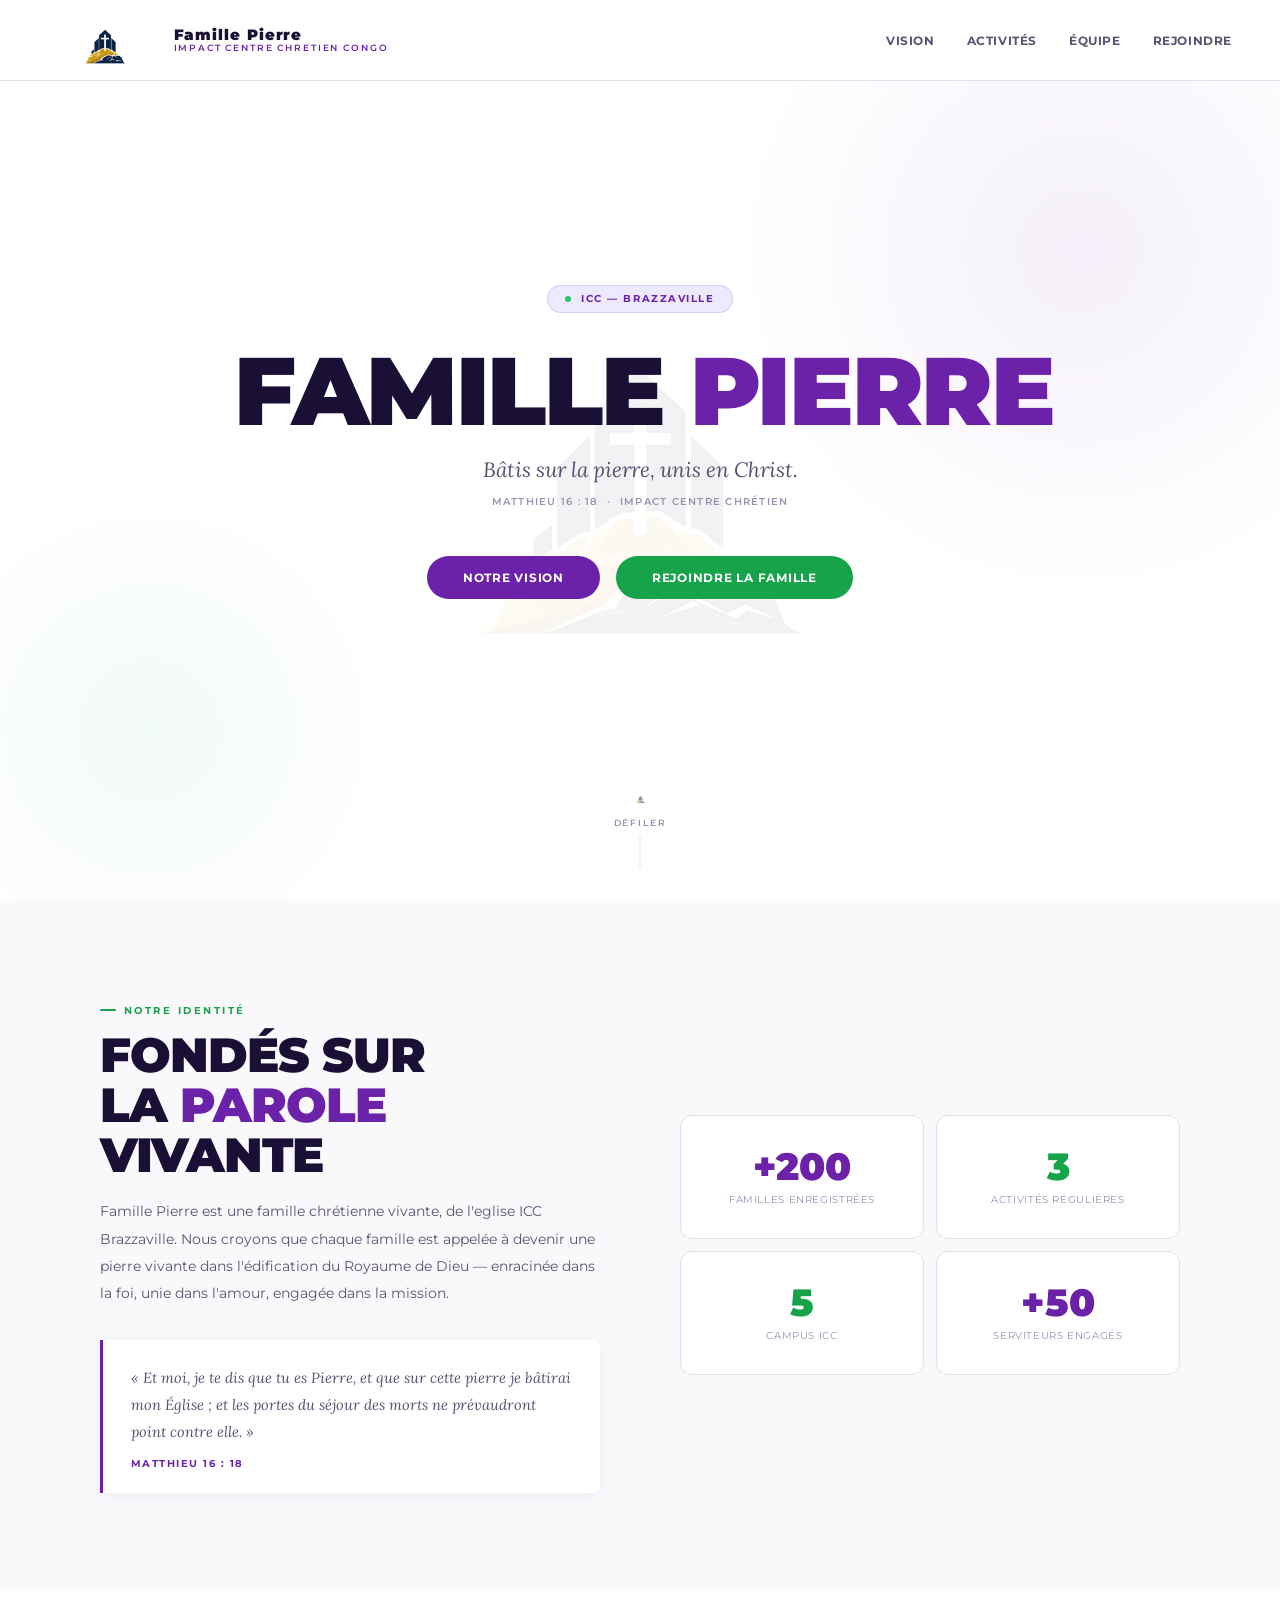
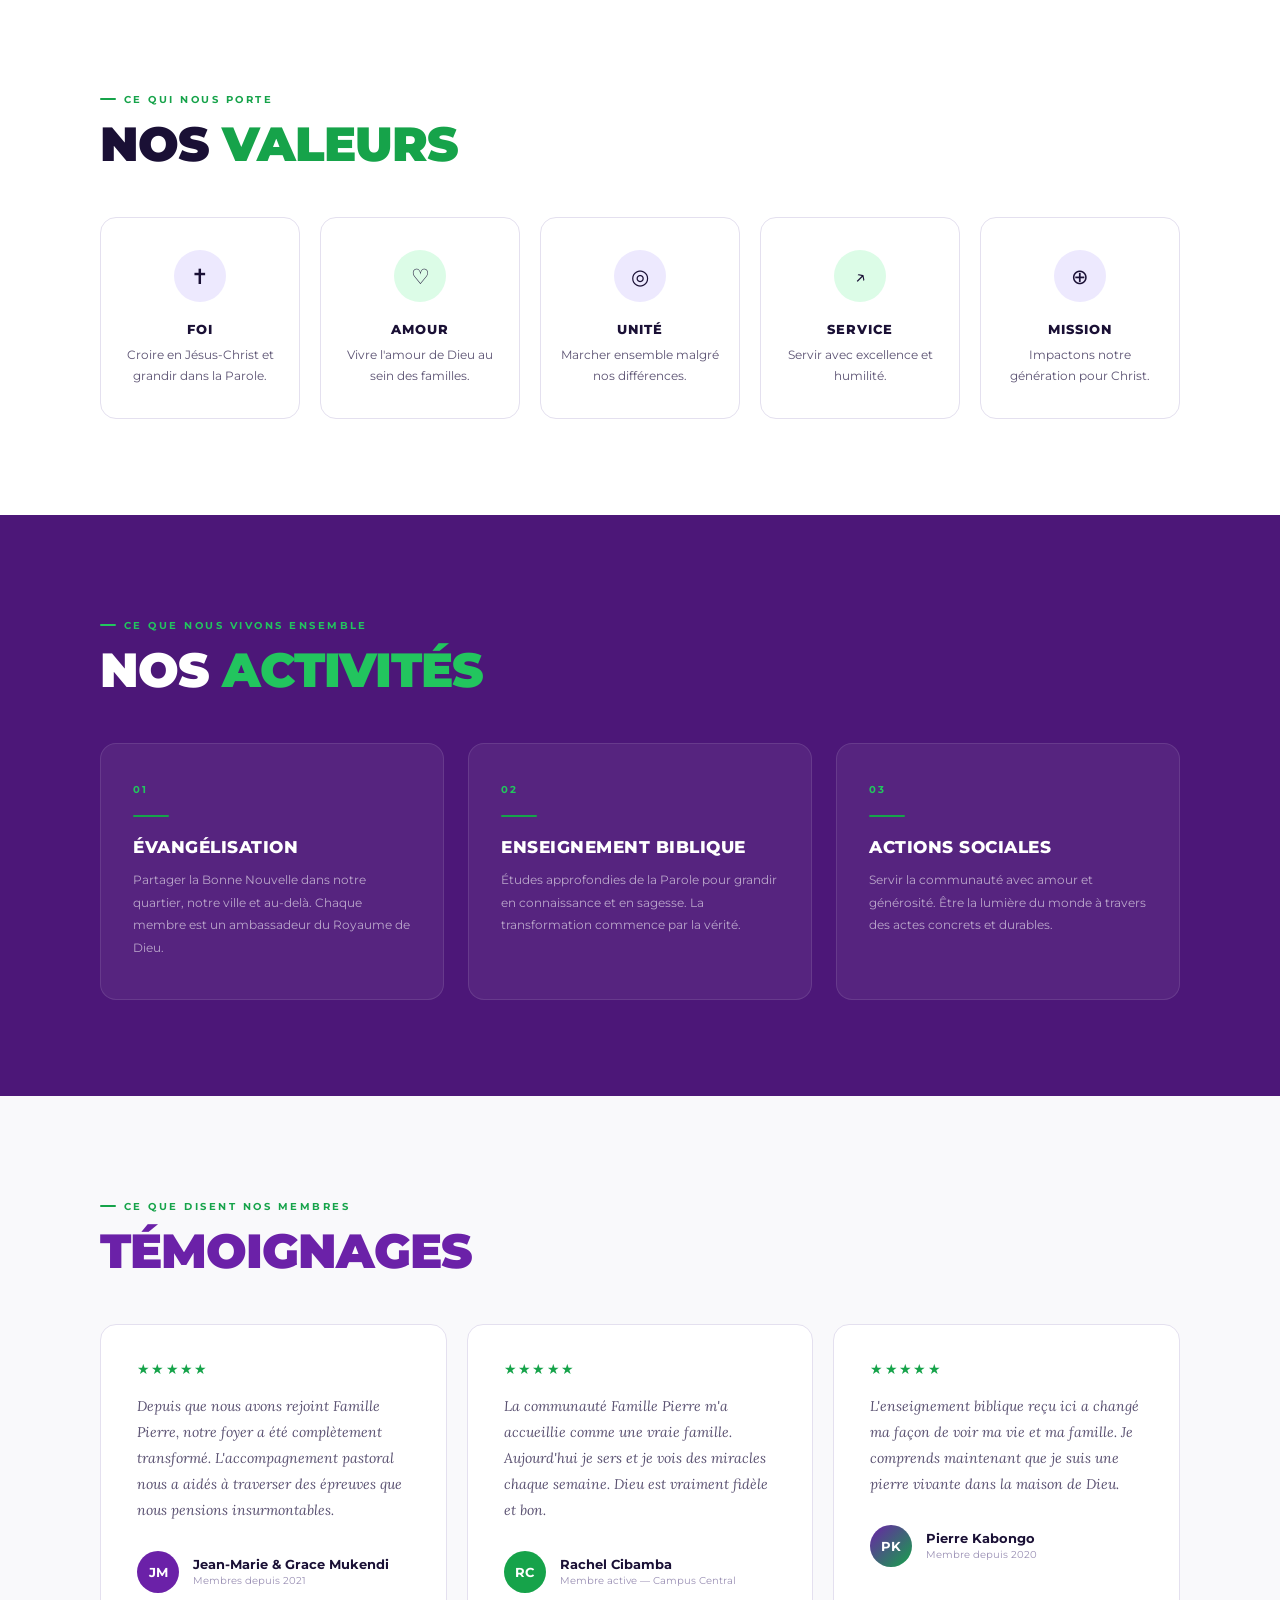
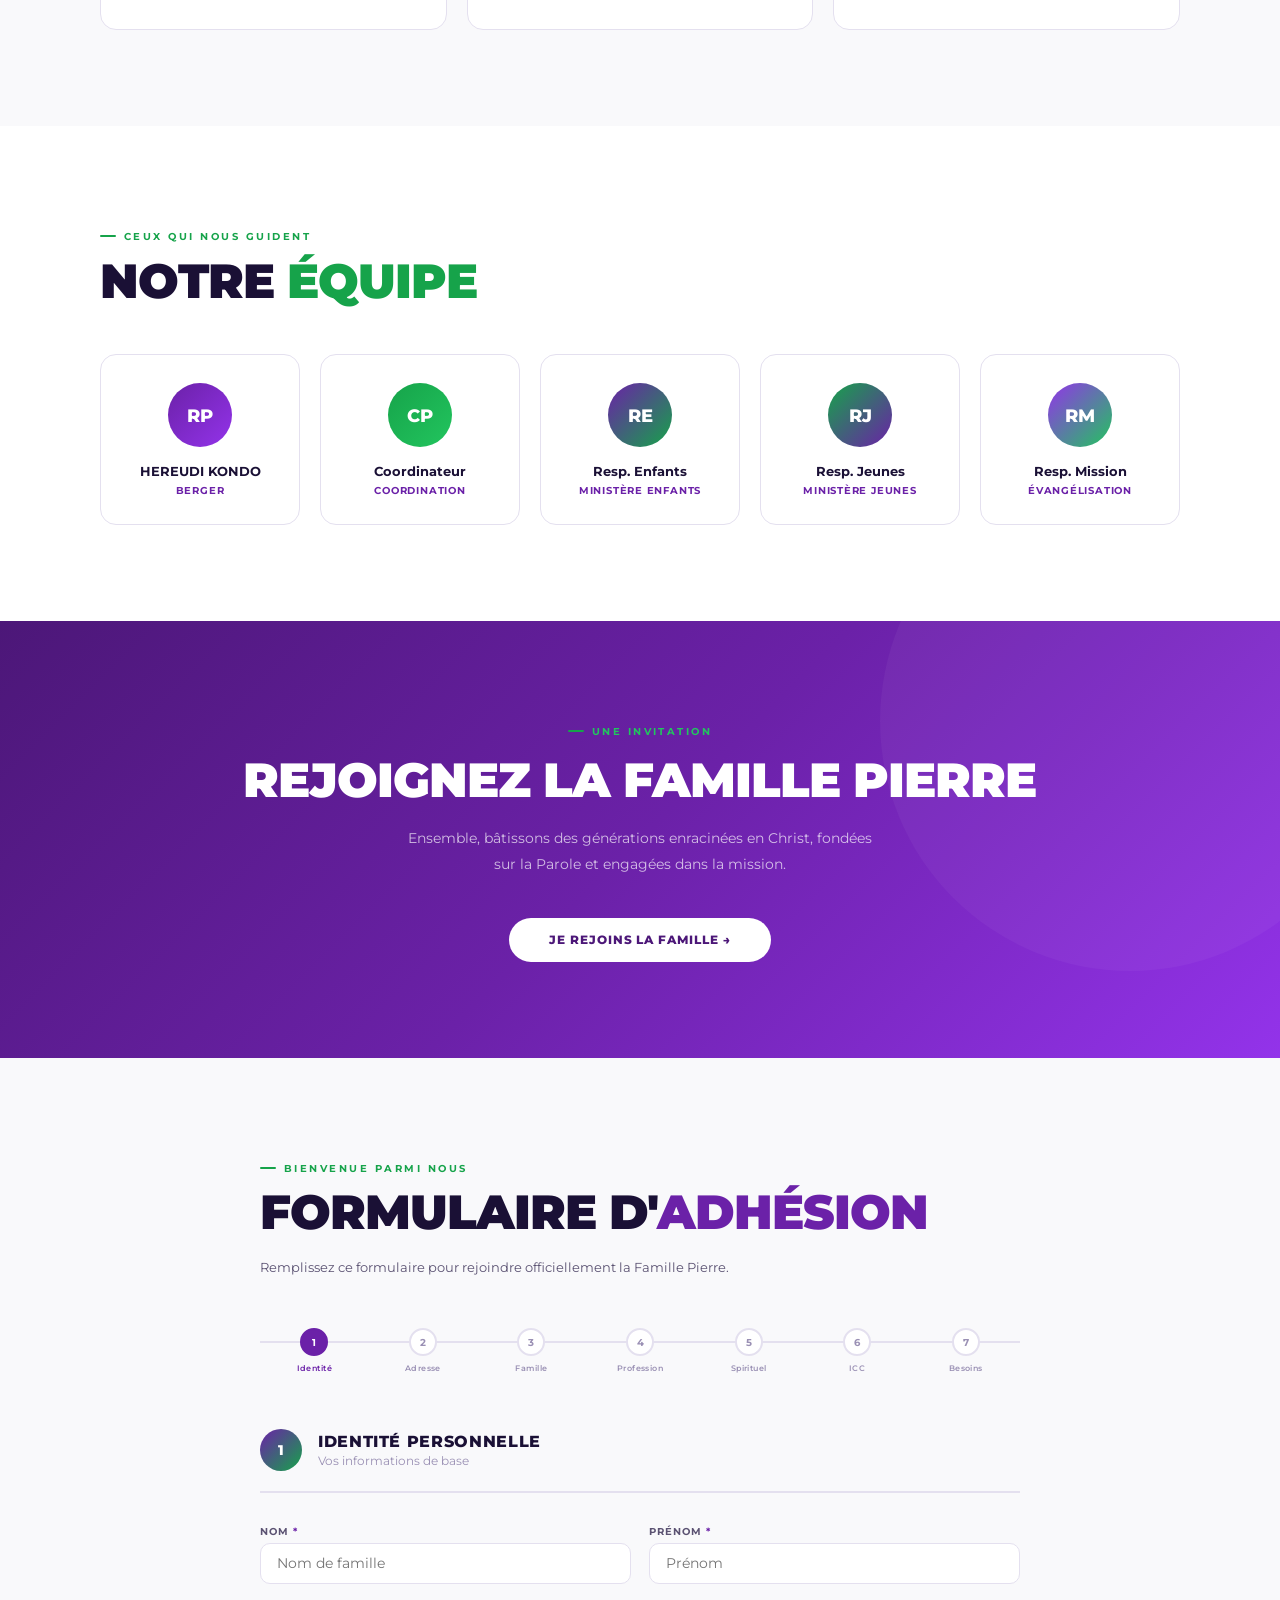
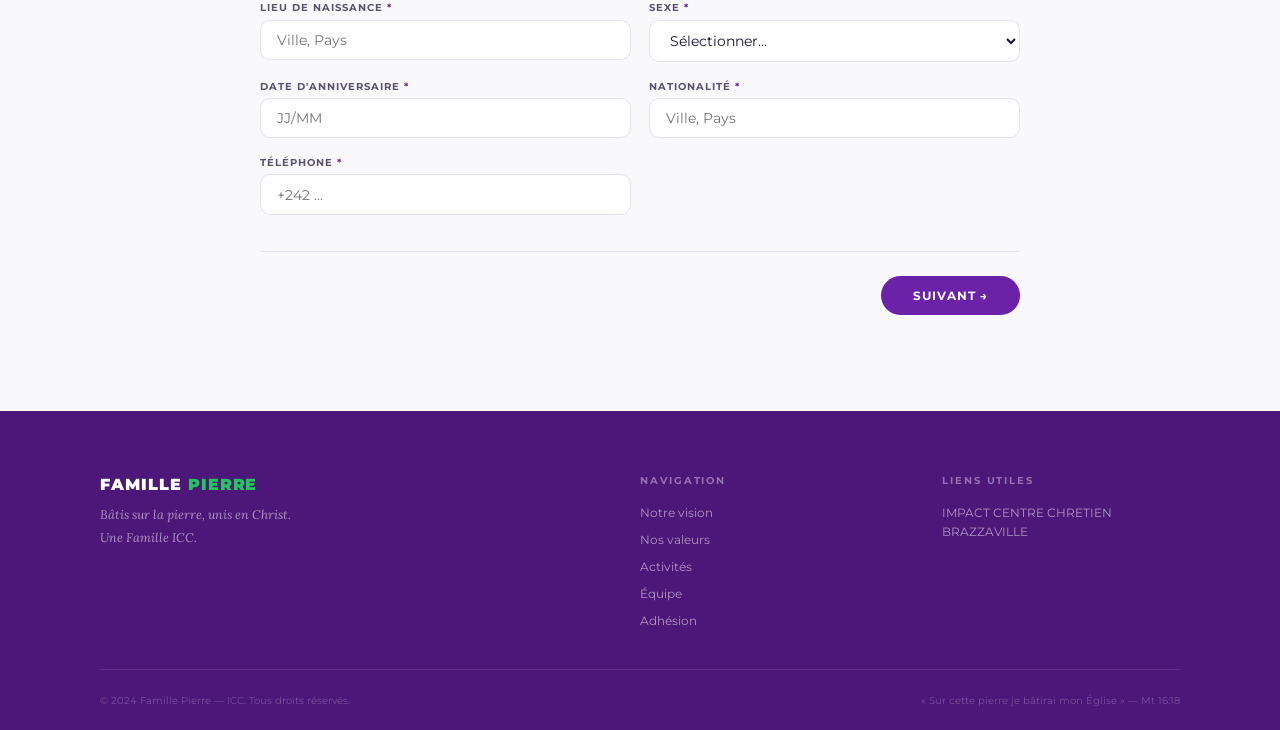
==== index.html @ 60e27fb5 "Description de la modification 1" ====
<!DOCTYPE html>
<html lang="fr">
<head>
<meta charset="UTF-8">
<meta name="viewport" content="width=device-width, initial-scale=1.0">
<title>Famille Pierre – Bâtis sur la pierre, unis en Christ</title>
<link href="https://fonts.googleapis.com/css2?family=Montserrat:wght@400;500;600;700;800;900&family=Lora:ital,wght@0,400;1,400&display=swap" rel="stylesheet">
<link rel="stylesheet" href="style.css">
</head>
<body>

<!-- ── NAV ── -->
<nav id="nav">
  <div class="nav-brand">
    <img src="images/logo.png" alt="Logo Famille Pierre" class="nav-logo-icon">
    <div class="nav-brand-text">
      <strong>Famille Pierre</strong>
      <span>IMPACT CENTRE CHRETIEN CONGO</span>
    </div>
  </div>
  <div class="nav-links">
    <a href="#vision">Vision</a>
    <a href="#activites">Activités</a>
    <a href="#equipe">Équipe</a>
    <a href="#adhesion">Rejoindre</a>
  </div>
</nav>

<!-- ── HERO ── -->
<section class="hero" id="accueil">
  <!-- Image de fond : église bâtie sur la pierre -->
  <div class="hero-bg-image">
    <img src="images/logo.png" alt="">
  </div>

  <div class="hero-body">
    <div class="hero-badge">ICC — Brazzaville </div>
    <h1 class="hero-title">
      FAMILLE <span class="vio">PIERRE</span>
    </h1>
    <p class="hero-sub">Bâtis sur la pierre, unis en Christ.</p>
    <p class="hero-verse">Matthieu 16 : 18 &nbsp;·&nbsp; Impact Centre Chrétien</p>
    <div class="hero-btns">
      <a href="#vision" class="btn-vio">Notre vision</a>
      <a href="#adhesion" class="btn-vert">Rejoindre la famille</a>
    </div>
  </div>

  <div class="hero-scroll">
    <img src="images/logo.png" alt="" class="hero-scroll-icon">
    <span>Défiler</span>
  </div>
</section>
<!-- ── VISION ── -->
<section class="vision" id="vision">
  <div class="inner vision-grid">
    <div>
      <div class="s-tag">Notre identité</div>
      <h2 class="ttl">Fondés sur<br>la <span class="vio">Parole</span> vivante</h2>
      <p class="lead">Famille Pierre est une famille chrétienne vivante, de l'eglise ICC Brazzaville. Nous croyons que chaque famille est appelée à devenir une pierre vivante dans l'édification du Royaume de Dieu — enracinée dans la foi, unie dans l'amour, engagée dans la mission.</p>
      <div class="vision-quote">
        <p>« Et moi, je te dis que tu es Pierre, et que sur cette pierre je bâtirai mon Église ; et les portes du séjour des morts ne prévaudront point contre elle. »</p>
        <cite>Matthieu 16 : 18</cite>
      </div>
    </div>
    <div class="vision-nums">
      <div class="vnum"><strong>+200</strong><span>Familles enregistrées</span></div>
      <div class="vnum g"><strong>3</strong><span>Activités régulières</span></div>
      <div class="vnum g"><strong>5</strong><span>Campus ICC</span></div>
      <div class="vnum"><strong>+50</strong><span>Serviteurs engagés</span></div>
    </div>
  </div>
</section>

<!-- ── VALEURS ── -->
<section class="valeurs" id="valeurs">
  <div class="inner">
    <div class="s-tag">Ce qui nous porte</div>
    <h2 class="ttl">Nos <span class="vrt">valeurs</span></h2>
    <div class="val-grid">
      <div class="val-card">
        <div class="val-icon vi-vio">✝</div>
        <h3>Foi</h3>
        <p>Croire en Jésus-Christ et grandir dans la Parole.</p>
      </div>
      <div class="val-card">
        <div class="val-icon vi-vrt">♡</div>
        <h3>Amour</h3>
        <p>Vivre l'amour de Dieu au sein des familles.</p>
      </div>
      <div class="val-card">
        <div class="val-icon vi-vio">◎</div>
        <h3>Unité</h3>
        <p>Marcher ensemble malgré nos différences.</p>
      </div>
      <div class="val-card">
        <div class="val-icon vi-vrt">↗</div>
        <h3>Service</h3>
        <p>Servir avec excellence et humilité.</p>
      </div>
      <div class="val-card">
        <div class="val-icon vi-vio">⊕</div>
        <h3>Mission</h3>
        <p>Impactons notre génération pour Christ.</p>
      </div>
    </div>
  </div>
</section>

<!-- ── ACTIVITÉS ── -->
<section class="activites" id="activites">
  <div class="inner">
    <div class="s-tag">Ce que nous vivons ensemble</div>
    <h2 class="ttl" style="color:var(--blanc);">Nos <span style="color:var(--vert-l);">activités</span></h2>
    <div class="act-grid">
      <div class="act-card">
        <div class="act-num">01</div>
        <div class="act-line"></div>
        <h3>Évangélisation</h3>
        <p>Partager la Bonne Nouvelle dans notre quartier, notre ville et au-delà. Chaque membre est un ambassadeur du Royaume de Dieu.</p>
      </div>
      <div class="act-card">
        <div class="act-num">02</div>
        <div class="act-line"></div>
        <h3>Enseignement biblique</h3>
        <p>Études approfondies de la Parole pour grandir en connaissance et en sagesse. La transformation commence par la vérité.</p>
      </div>
      <div class="act-card">
        <div class="act-num">03</div>
        <div class="act-line"></div>
        <h3>Actions sociales</h3>
        <p>Servir la communauté avec amour et générosité. Être la lumière du monde à travers des actes concrets et durables.</p>
      </div>
    </div>
  </div>
</section>

<!-- ── TÉMOIGNAGES ── -->
<section class="temoignages" id="temoignages">
  <div class="inner">
    <div class="s-tag">Ce que disent nos membres</div>
    <h2 class="ttl"><span class="vio">Témoignages</span></h2>
    <div class="temo-grid">
      <div class="temo-card">
        <div class="temo-stars">★★★★★</div>
        <p class="temo-txt">Depuis que nous avons rejoint Famille Pierre, notre foyer a été complètement transformé. L'accompagnement pastoral nous a aidés à traverser des épreuves que nous pensions insurmontables.</p>
        <div class="temo-author">
          <div class="temo-av av-vio">JM</div>
          <div><div class="temo-name">Jean-Marie & Grace Mukendi</div><div class="temo-role">Membres depuis 2021</div></div>
        </div>
      </div>
      <div class="temo-card">
        <div class="temo-stars">★★★★★</div>
        <p class="temo-txt">La communauté Famille Pierre m'a accueillie comme une vraie famille. Aujourd'hui je sers et je vois des miracles chaque semaine. Dieu est vraiment fidèle et bon.</p>
        <div class="temo-author">
          <div class="temo-av av-vrt">RC</div>
          <div><div class="temo-name">Rachel Cibamba</div><div class="temo-role">Membre active — Campus Central</div></div>
        </div>
      </div>
      <div class="temo-card">
        <div class="temo-stars">★★★★★</div>
        <p class="temo-txt">L'enseignement biblique reçu ici a changé ma façon de voir ma vie et ma famille. Je comprends maintenant que je suis une pierre vivante dans la maison de Dieu.</p>
        <div class="temo-author">
          <div class="temo-av av-mix">PK</div>
          <div><div class="temo-name">Pierre Kabongo</div><div class="temo-role">Membre depuis 2020</div></div>
        </div>
      </div>
    </div>
  </div>
</section>

<!-- ── ÉQUIPE ── -->
<section class="equipe" id="equipe">
  <div class="inner">
    <div class="s-tag">Ceux qui nous guident</div>
    <h2 class="ttl">Notre <span class="vrt">équipe</span></h2>
    <div class="eq-grid">
      <div class="eq-card"><div class="eq-av" style="background:linear-gradient(135deg,var(--violet),var(--violet-l));">RP</div><div class="eq-name">HEREUDI KONDO</div><div class="eq-role">BERGER</div></div>
      <div class="eq-card"><div class="eq-av" style="background:linear-gradient(135deg,var(--vert),var(--vert-l));">CP</div><div class="eq-name">Coordinateur</div><div class="eq-role">Coordination</div></div>
      <div class="eq-card"><div class="eq-av" style="background:linear-gradient(135deg,var(--violet),var(--vert));">RE</div><div class="eq-name">Resp. Enfants</div><div class="eq-role">Ministère Enfants</div></div>
      <div class="eq-card"><div class="eq-av" style="background:linear-gradient(135deg,var(--vert),var(--violet));">RJ</div><div class="eq-name">Resp. Jeunes</div><div class="eq-role">Ministère Jeunes</div></div>
      <div class="eq-card"><div class="eq-av" style="background:linear-gradient(135deg,var(--violet-l),var(--vert-l));">RM</div><div class="eq-name">Resp. Mission</div><div class="eq-role">Évangélisation</div></div>
    </div>
  </div>
</section>

<!-- ── CTA ── -->
<section class="cta-section">
  <div class="inner" style="position:relative;z-index:2;">
    <div class="s-tag" style="color:var(--vert-l);justify-content:center;">Une invitation</div>
    <h2>Rejoignez la Famille Pierre</h2>
    <p>Ensemble, bâtissons des générations enracinées en Christ, fondées sur la Parole et engagées dans la mission.</p>
    <a href="#adhesion" class="btn-blanc">Je rejoins la famille →</a>
  </div>
</section>

<!-- ══════════════════════════════════
     FORMULAIRE D'ADHÉSION
══════════════════════════════════ -->
<section class="adhesion" id="adhesion">
  <div class="form-wrap">
    <div style="margin-bottom:3rem;">
      <div class="s-tag">Bienvenue parmi nous</div>
      <h2 class="ttl">Formulaire d'<span class="vio">adhésion</span></h2>
      <p style="color:var(--texte-m);font-size:.82rem;line-height:1.85;margin-top:.75rem;max-width:500px;">
        Remplissez ce formulaire pour rejoindre officiellement la Famille Pierre.
      </p>
    </div>

    <div class="prog-bar" id="progBar">
      <div class="prog-track" id="progTrack" style="width:0%;"></div>
      <div class="prog-step active" onclick="gotoStep(1)"><div class="prog-dot">1</div><div class="prog-lbl">Identité</div></div>
      <div class="prog-step" onclick="gotoStep(2)"><div class="prog-dot">2</div><div class="prog-lbl">Adresse</div></div>
      <div class="prog-step" onclick="gotoStep(3)"><div class="prog-dot">3</div><div class="prog-lbl">Famille</div></div>
      <div class="prog-step" onclick="gotoStep(4)"><div class="prog-dot">4</div><div class="prog-lbl">Profession</div></div>
      <div class="prog-step" onclick="gotoStep(5)"><div class="prog-dot">5</div><div class="prog-lbl">Spirituel</div></div>
      <div class="prog-step" onclick="gotoStep(6)"><div class="prog-dot">6</div><div class="prog-lbl">ICC</div></div>
      <div class="prog-step" onclick="gotoStep(7)"><div class="prog-dot">7</div><div class="prog-lbl">Besoins</div></div>
    </div>

    <!-- ÉTAPE 1 -->
    <div class="f-step active" id="fs-1">
      <div class="step-hd"><div class="step-badge">1</div><div><h3>Identité personnelle</h3><p>Vos informations de base</p></div></div>
      <div class="fgap-row"><div class="fg"><label>Nom <span class="req">*</span></label><input type="text" id="f_nom" placeholder="Nom de famille">
      </div>
      <div class="fg"><label>Prénom <span class="req">*</span></label><input type="text" id="f_postnom" placeholder="Prénom"></div></div>
      <div class="fgap-row">
        <div class="fg"><label>Lieu de naissance <span class="req">*</span></label><input type="text" id="f_prenom" placeholder="Ville, Pays">
        </div>
        <div class="fg"><label>Sexe <span class="req">*</span></label><select id="f_sexe"><option value="">Sélectionner...</option><option>Masculin</option><option>Féminin</option></select></div>
      </div>
      <div class="fgap-row">
        <div class="fg">
    <label>Date d'anniversaire <span class="req">*</span></label>
    <input
        type="text"
        id="f_dob"
        name="anniversaire"
        placeholder="JJ/MM"
        pattern="^(0[1-9]|[12][0-9]|3[01])\/(0[1-9]|1[0-2])$">
</div>
      
      <div class="fg"><label>Nationalité <span class="req">*</span></label><input type="text" id="f_lieu_nais" placeholder="Ville, Pays"></div>
    </div>
      <div class="fgap-row">
<div class="fg"><label>Téléphone <span class="req">*</span></label><input type="tel" id="f_tel" placeholder="+242 ..."></div></div>
      <div class="form-nav"><span></span><button class="btn-form-next" onclick="nextStep(1)">Suivant →</button></div>
    </div>

    <!-- ÉTAPE 2 -->
    <div class="f-step" id="fs-2">
      <div class="step-hd"><div class="step-badge">2</div><div><h3>Adresse</h3><p>Votre lieu de résidence</p></div></div>
      <div class="fgap-row"><div class="fg"><label>Pays <span class="req">*</span></label><select id="f_pays"><option value="">Sélectionner...</option><option>Congo Brazzaville</option><option>RDC</option><option>Angola</option><option>Autre</option></select></div>
      <div class="fg"><label>Ville <span class="req">*</span></label><input type="text" id="f_ville" placeholder="Ex : Brazzaville"></div></div>
      <div class="fgap-row"><div class="fg"><label>Commune</label><input type="text" id="f_commune" placeholder="Ex : Bacongo"></div>
      <div class="fg"><label>Quartier</label><input type="text" id="f_quartier" placeholder="Ex : Moukoundzi-Ngouaka"></div></div>
      <div class="fg" style="margin-bottom:1.1rem;"><label>Adresse complète</label><input type="text" id="f_adresse" placeholder="Numéro, avenue, références..."></div>
      <div class="form-nav"><button class="btn-form-prev" onclick="prevStep(2)">← Retour</button><button class="btn-form-next" onclick="nextStep(2)">Suivant →</button></div>
    </div>

    <!-- ÉTAPE 3 -->
    <div class="f-step" id="fs-3">
      <div class="step-hd"><div class="step-badge">3</div><div><h3>Situation familiale</h3><p>Votre foyer</p></div></div>
      <div class="fg" style="margin-bottom:1.1rem;">
        <label>Situation matrimoniale <span class="req">*</span></label>
        <div class="cb-group">
          <label class="cb-item"><input type="radio" name="matr" value="Célibataire"><span>Célibataire</span></label>
          <label class="cb-item"><input type="radio" name="matr" value="Fiancé(e)"><span>Fiancé(e)</span></label>
          <label class="cb-item"><input type="radio" name="matr" value="Marié(e)"><span>Marié(e)</span></label>
          <label class="cb-item"><input type="radio" name="matr" value="Veuf(ve)"><span>Veuf(ve)</span></label>
          <label class="cb-item"><input type="radio" name="matr" value="Divorcé(e)"><span>Divorcé(e)</span></label>
        </div>
      </div>
      <div class="form-nav"><button class="btn-form-prev" onclick="prevStep(3)">← Retour</button><button class="btn-form-next" onclick="nextStep(3)">Suivant →</button></div>
    </div>

    <!-- ÉTAPE 4 -->
    <div class="f-step" id="fs-4">
      <div class="step-hd"><div class="step-badge">4</div><div><h3>Situation professionnelle</h3><p>Votre vie professionnelle</p></div></div>
      <div class="fgap-row"><div class="fg"><label>Profession</label><input type="text" id="f_prof" placeholder="Ex : Médecin, Enseignant..."></div>
      </div>
      <div class="fg" style="margin-bottom:1.1rem;"><label>Statut professionnel</label>
        <div class="cb-group">
          <label class="cb-item"><input type="radio" name="statut_pro" value="Employé(e)"><span>Employé(e)</span></label>
          <label class="cb-item"><input type="radio" name="statut_pro" value="Entrepreneur"><span>Entrepreneur</span></label>
          <label class="cb-item"><input type="radio" name="statut_pro" value="Étudiant(e)"><span>Étudiant(e)</span></label>
          <label class="cb-item"><input type="radio" name="statut_pro" value="Sans emploi"><span>Sans emploi</span></label>
          <label class="cb-item"><input type="radio" name="statut_pro" value="Retraité(e)"><span>Retraité(e)</span></label>
        </div>
      </div>
      <div class="form-nav"><button class="btn-form-prev" onclick="prevStep(4)">← Retour</button><button class="btn-form-next" onclick="nextStep(4)">Suivant →</button></div>
    </div>

    <!-- ÉTAPE 5 -->
    <div class="f-step" id="fs-5">
      <div class="step-hd"><div class="step-badge">5</div><div><h3>Parcours spirituel</h3><p>Votre cheminement avec Dieu</p></div></div>
      <div class="fgap-row">
        <div class="fg"><label>Êtes-vous né(e) de nouveau ?</label><div class="cb-group"><label class="cb-item"><input type="radio" name="nv" value="Oui"><span>Oui</span></label><label class="cb-item"><input type="radio" name="nv" value="Non"><span>Non</span></label></div></div>
        <div class="fg"><label>Date de conversion</label><input type="date" id="f_conv"></div>
      </div>
      <div class="fgap-row" style="margin-top:1.1rem;">
        <div class="fg"><label>Êtes-vous baptisé(e) ?</label><div class="cb-group"><label class="cb-item"><input type="radio" name="bap" value="Oui"><span>Oui</span></label><label class="cb-item"><input type="radio" name="bap" value="Non"><span>Non</span></label></div></div>
        <div class="fg"><label>Date du baptême</label><input type="date" id="f_bap_date"></div>
      </div>
      <div class="fg" style="margin-top:1.1rem;margin-bottom:1.1rem;"><label>Avez-vous reçu le Baptême du Saint-Esprit ?</label>
        <div class="cb-group"><label class="cb-item"><input type="radio" name="esprit" value="Oui"><span>Oui</span></label><label class="cb-item"><input type="radio" name="esprit" value="Non"><span>Non</span></label><label class="cb-item"><input type="radio" name="esprit" value="Je ne sais pas"><span>Je ne sais pas</span></label></div>
      </div>
      <div class="form-nav"><button class="btn-form-prev" onclick="prevStep(5)">← Retour</button><button class="btn-form-next" onclick="nextStep(5)">Suivant →</button></div>
    </div>

    <!-- ÉTAPE 6 -->
    <div class="f-step" id="fs-6">
      <div class="step-hd"><div class="step-badge">6</div>
      <div><h3>Parcours ICC</h3><p>Votre intégration au ministère</p></div></div>
      <div class="fgap-row"><div class="fg"><label>Date d'arrivée à ICC</label><input type="date" id="f_icc_date"></div><div class="fg"><label>Campus</label><select id="f_campus"><option value="">Choisir...</option><option>La Base </option><option>Talangaï</option><option>Mafouta</option><option>kinsoundi</option><option>Kombo</option><option>Matour</option></select></div></div>
      <div class="fgap-row"><div class="fg"><label>Ministere fréquenté</label><select id="f_dept"><option value="">Choisir...</option><option>MAIPJ</option><option>MEBF</option><option>MEM</option><option>MIM</option><option>MOS</option><option>MCOM</option><option>Ministère de la Louange</option><option>Ministère de la Prière</option><option>MSOSH</option>
        <option>MTP</option><option>MCEP</option><option>MCDM</option>
        <option>MFI</option><option>MSI</option><option>MHI</option>
        <option>MJI</option><option>Ministère des Soins Pastoraux</option>
        <option>Ministère des Soins Pastoraux</option>
        <option>MNM</option>
         <option>MSTAR</option>
           <option>MSA</option>
             <option>MIJ</option>
               <option>SG</option>
      </select></div><div class="fg"><label>Departement</label><input type="text" id="f_cellule" placeholder="Nom de votre cellule"></div></div>
      <div class="form-nav"><button class="btn-form-prev" onclick="prevStep(6)">← Retour</button><button class="btn-form-next" onclick="nextStep(6)">Suivant →</button></div>
    </div>

    <!-- ÉTAPE 7 -->
    <div class="f-step" id="fs-7">
      <div class="step-hd"><div class="step-badge">7</div><div><h3>Besoins & Prière</h3><p>Comment pouvons-nous vous accompagner ?</p></div></div>
      <div class="fg" style="margin-bottom:1.1rem;"><label>Sujets de prière</label><textarea id="f_priere" placeholder="Partagez vos sujets de prière (confidentiel — lu uniquement par votre responsable)..."></textarea></div>
      <div class="fg" style="margin-bottom:1.1rem;"><label>Désirez vous un enetretien avec le berger ?</label>
        <div class="cb-group">
          <label class="cb-item"><input type="radio" name="berger" value="Oui"><span>Oui</span></label>
          <label class="cb-item"><input type="radio" name="berger" value="Non"><span>Non</span></label>
        </div>
      </div>
      <div class="fg" style="margin-bottom:1.1rem;"><label>Commentaires libres</label><textarea id="f_comment" placeholder="Tout ce que vous souhaitez partager à votre communauté..."></textarea></div>

      <div id="sendingMsg">⏳ Envoi en cours, veuillez patienter...</div>
      <div id="errorMsg"></div>

      <div class="form-nav">
        <button class="btn-form-prev" onclick="prevStep(7)">← Retour</button>
        <button class="btn-form-next" id="submitBtn" style="background:linear-gradient(135deg,var(--violet),var(--vert));" onclick="submitForm()">✓ Rejoindre la famille</button>
      </div>
    </div>

    <!-- SUCCÈS -->
    <div class="success-box" id="successBox">
      <div class="suc-icon">✝</div>
      <h3>Bienvenue dans la Famille Pierre !</h3>
      <p>Votre inscription a bien été enregistrée dans notre base de données.<br>Un responsable vous contactera très prochainement pour vous accueillir.<br><br><em>« Ensemble, bâtissons des générations enracinées en Christ. »</em></p>
    </div>
  </div>
</section>

<!-- ── FOOTER ── -->
<footer>
  <div class="ft-inner">
    <div class="ft-grid">
      <div>
        <div class="ft-name">FAMILLE <span>PIERRE</span></div>
        <p class="ft-tag">Bâtis sur la pierre, unis en Christ.<br>Une Famille  ICC.</p>
      </div>
      <div class="ft-col">
        <h4>Navigation</h4>
        <ul>
          <li><a href="#vision">Notre vision</a></li>
          <li><a href="#valeurs">Nos valeurs</a></li>
          <li><a href="#activites">Activités</a></li>
          <li><a href="#equipe">Équipe</a></li>
          <li><a href="#adhesion">Adhésion</a></li>
        </ul>
      </div>
      <div class="ft-col">
        <h4>Liens utiles</h4>
        <ul>
          <li><a href="https://impactcentrechretien.com" target="_blank">IMPACT CENTRE CHRETIEN BRAZZAVILLE</a></li>
        </ul>
      </div>
    </div>
    <div class="ft-bottom">
      <span>© 2024 Famille Pierre — ICC. Tous droits réservés.</span>
      <span>« Sur cette pierre je bâtirai mon Église » — Mt 16:18</span>
    </div>
  </div>
</footer>

<script src="script.js"></script>
</body>
</html>
---- style.css ----
:root{
  --violet:    #6B21A8;
  --violet-d:  #4C1778;
  --violet-l:  #9333EA;
  --violet-xl: #EDE9FE;
  --vert:      #16A34A;
  --vert-l:    #22C55E;
  --vert-xl:   #DCFCE7;
  --blanc:     #FFFFFF;
  --gris-f:    #F9F9FB;
  --gris-b:    #F0EEF6;
  --gris-d:    #E4E0EF;
  --texte:     #1A1035;
  --texte-m:   #5B5272;
  --texte-l:   #9A90B4;
}
*{margin:0;padding:0;box-sizing:border-box;}
html{scroll-behavior:smooth;}
body{font-family:'Montserrat',sans-serif;background:var(--blanc);color:var(--texte);overflow-x:hidden;}

/* ── NAV ── */
nav{
  position:fixed;top:0;left:0;right:0;z-index:1000;
  display:flex;align-items:center;justify-content:space-between;
  padding:1rem 3rem;
  background:rgba(255,255,255,0.96);
  backdrop-filter:blur(14px);
  border-bottom:1px solid var(--gris-d);
  transition:padding .3s,box-shadow .3s;
}
nav.scrolled{box-shadow:0 2px 20px rgba(107,33,168,.08);}
.nav-brand{display:flex;align-items:center;gap:.75rem;}
.nav-logo-icon{
  height:48px;width:auto;
  object-fit:contain;
}
.nav-brand-text{display:flex;flex-direction:column;line-height:1.1;}
.nav-brand-text strong{font-size:.95rem;font-weight:900;letter-spacing:.06em;color:var(--texte);}
.nav-brand-text span{font-size:.58rem;font-weight:600;letter-spacing:.2em;text-transform:uppercase;color:var(--violet);}
.nav-links{display:flex;align-items:center;gap:2rem;}
.nav-links a{color:var(--texte-m);text-decoration:none;font-size:.75rem;font-weight:700;letter-spacing:.05em;text-transform:uppercase;transition:color .2s;}
.nav-links a:hover{color:var(--violet);}
.nav-cta{
  background:var(--violet);color:var(--blanc);padding:.55rem 1.4rem;
  border-radius:100px;font-size:.72rem;font-weight:800;letter-spacing:.06em;
  text-transform:uppercase;text-decoration:none;transition:background .2s;
}
.nav-cta:hover{background:var(--violet-d);}

/* ── HERO ── */
.hero{
  min-height:100vh;display:flex;align-items:center;justify-content:center;
  position:relative;overflow:hidden;background:var(--blanc);padding-top:5rem;
}
.hero::before{
  content:'';position:absolute;
  width:700px;height:700px;border-radius:50%;
  background:radial-gradient(circle, rgba(107,33,168,.07) 0%, transparent 70%);
  top:-100px;right:-150px;pointer-events:none;
}

.hero-bg-image{
  position:absolute;top:50%;left:50%;
  transform:translate(-50%,-50%);
  width:min(70vw,900px);
  opacity:.06;
  pointer-events:none;
  z-index:1;
}
.hero-bg-image img{width:100%;height:auto;display:block;}

.hero::after{
  content:'';position:absolute;
  width:500px;height:500px;border-radius:50%;
  background:radial-gradient(circle, rgba(22,163,74,.06) 0%, transparent 70%);
  bottom:-80px;left:-100px;pointer-events:none;
}
.hero-body{text-align:center;position:relative;z-index:2;padding:2rem 1.5rem;max-width:860px;}
.hero-badge{
  display:inline-flex;align-items:center;gap:.6rem;
  background:var(--violet-xl);color:var(--violet);
  padding:.4rem 1.1rem;border-radius:100px;
  font-size:.65rem;font-weight:700;letter-spacing:.15em;text-transform:uppercase;
  margin-bottom:2rem;border:1px solid rgba(107,33,168,.15);
}
.hero-badge::before{content:'';width:6px;height:6px;border-radius:50%;background:var(--vert-l);}
.hero-title{
  font-size:clamp(1.8rem,9vw,6rem);font-weight:900;line-height:.95;
  letter-spacing:-.025em;text-transform:uppercase;margin-bottom:1.25rem;color:var(--texte);
  white-space:nowrap;
}
.hero-title .vio{color:var(--violet);}
.hero-title .vrt{color:var(--vert);}
.hero-sub{
  font-family:'Lora',serif;font-style:italic;
  font-size:clamp(1rem,2.2vw,1.3rem);color:var(--texte-m);
  margin-bottom:.75rem;font-weight:400;
}
.hero-verse{
  font-size:.65rem;font-weight:600;letter-spacing:.12em;text-transform:uppercase;
  color:var(--texte-l);margin-bottom:3rem;
}
.hero-btns{display:flex;gap:1rem;justify-content:center;flex-wrap:wrap;}
.btn-vio{
  background:var(--violet);color:var(--blanc);padding:.875rem 2.25rem;
  border:none;border-radius:100px;font-family:'Montserrat',sans-serif;
  font-weight:700;font-size:.78rem;letter-spacing:.06em;text-transform:uppercase;
  cursor:pointer;text-decoration:none;transition:all .25s;
}
.btn-vio:hover{background:var(--violet-d);transform:translateY(-2px);}
.btn-vert{
  background:var(--vert);color:var(--blanc);padding:.875rem 2.25rem;
  border:none;border-radius:100px;font-family:'Montserrat',sans-serif;
  font-weight:700;font-size:.78rem;letter-spacing:.06em;text-transform:uppercase;
  cursor:pointer;text-decoration:none;transition:all .25s;
}
.btn-vert:hover{background:#15803d;transform:translateY(-2px);}
.btn-outline-vio{
  background:transparent;color:var(--violet);padding:.875rem 2.25rem;
  border:2px solid var(--violet);border-radius:100px;font-family:'Montserrat',sans-serif;
  font-weight:700;font-size:.78rem;letter-spacing:.06em;text-transform:uppercase;
  cursor:pointer;text-decoration:none;transition:all .25s;
}
.btn-outline-vio:hover{background:var(--violet);color:var(--blanc);}

.hero-deco{position:absolute;pointer-events:none;}
.deco-cercle{
  border-radius:50%;border:1px solid rgba(107,33,168,.1);
  animation:tourner 20s linear infinite;
}
@keyframes tourner{to{transform:rotate(360deg);}}

.hero-scroll{
  position:absolute;bottom:2rem;left:50%;transform:translateX(-50%);
  display:flex;flex-direction:column;align-items:center;gap:.5rem;
  animation:bob 2.5s ease-in-out infinite;
  z-index:2;
}
.hero-scroll-icon{width:22px;height:22px;object-fit:contain;opacity:.6;}
.hero-scroll span{font-size:.58rem;font-weight:600;color:var(--texte-l);letter-spacing:.2em;text-transform:uppercase;}
.hero-scroll::after{content:'';width:1px;height:32px;background:var(--gris-d);}
@keyframes bob{0%,100%{transform:translateX(-50%) translateY(0);}50%{transform:translateX(-50%) translateY(-5px);}}
/* ── COMMUNS ── */
section{padding:6rem 2rem;}
.inner{max-width:1080px;margin:0 auto;}
.s-tag{
  display:inline-flex;align-items:center;gap:.5rem;
  color:var(--vert);font-size:.62rem;font-weight:700;letter-spacing:.25em;text-transform:uppercase;
  margin-bottom:.85rem;
}
.s-tag::before{content:'';width:16px;height:2px;background:var(--vert);border-radius:2px;}
h2.ttl{
  font-size:clamp(2rem,4.5vw,3rem);font-weight:900;text-transform:uppercase;
  letter-spacing:-.02em;line-height:1.05;margin-bottom:1.1rem;color:var(--texte);
}
.vio{color:var(--violet);}
.vrt{color:var(--vert);}
p.lead{color:var(--texte-m);font-size:.9rem;line-height:1.9;max-width:540px;}

/* ── VISION ── */
.vision{background:var(--gris-f);}
.vision-grid{display:grid;grid-template-columns:1fr 1fr;gap:5rem;align-items:center;}
.vision-quote{
  border-left:3px solid var(--violet);padding:1.5rem 1.75rem;
  background:var(--blanc);margin-top:2rem;border-radius:0 8px 8px 0;
  box-shadow:0 2px 16px rgba(107,33,168,.06);
}
.vision-quote p{font-family:'Lora',serif;font-style:italic;color:var(--texte-m);line-height:1.85;font-size:.92rem;}
.vision-quote cite{display:block;margin-top:.75rem;color:var(--violet);font-size:.62rem;font-weight:700;letter-spacing:.15em;text-transform:uppercase;font-style:normal;}
.vision-nums{display:grid;grid-template-columns:1fr 1fr;gap:12px;}
.vnum{
  background:var(--blanc);border:1px solid var(--gris-d);border-radius:12px;
  padding:2rem 1.5rem;text-align:center;
  transition:box-shadow .2s;
}
.vnum:hover{box-shadow:0 4px 20px rgba(107,33,168,.1);}
.vnum strong{display:block;font-size:2.4rem;font-weight:900;line-height:1;color:var(--violet);}
.vnum.g strong{color:var(--vert);}
.vnum span{font-size:.65rem;color:var(--texte-l);letter-spacing:.06em;text-transform:uppercase;margin-top:.4rem;display:block;}

/* ── VALEURS ── */
.valeurs{background:var(--blanc);}
.val-grid{display:grid;grid-template-columns:repeat(5,1fr);gap:1.25rem;margin-top:3rem;}
.val-card{
  border:1px solid var(--gris-d);border-radius:16px;padding:2rem 1.25rem;
  text-align:center;transition:all .3s;cursor:default;background:var(--blanc);
}
.val-card:hover{border-color:var(--violet-l);box-shadow:0 6px 24px rgba(107,33,168,.1);transform:translateY(-3px);}
.val-icon{
  width:52px;height:52px;border-radius:50%;
  display:flex;align-items:center;justify-content:center;
  margin:0 auto 1.25rem;font-size:1.3rem;
}
.vi-vio{background:var(--violet-xl);}
.vi-vrt{background:var(--vert-xl);}
.val-card h3{font-size:.8rem;font-weight:800;text-transform:uppercase;letter-spacing:.08em;margin-bottom:.5rem;color:var(--texte);}
.val-card p{font-size:.75rem;color:var(--texte-m);line-height:1.7;}

/* ── ACTIVITÉS ── */
.activites{background:var(--violet-d);}
.activites .s-tag{color:var(--vert-l);}
.activites .s-tag::before{background:var(--vert-l);}
.activites h2.ttl{color:var(--blanc);}
.act-grid{display:grid;grid-template-columns:repeat(3,1fr);gap:1.5rem;margin-top:3rem;}
.act-card{
  background:rgba(255,255,255,.06);border:1px solid rgba(255,255,255,.1);
  border-radius:16px;padding:2.5rem 2rem;transition:all .3s;
}
.act-card:hover{background:rgba(255,255,255,.1);border-color:rgba(255,255,255,.2);transform:translateY(-3px);}
.act-num{font-size:.6rem;font-weight:700;color:var(--vert-l);letter-spacing:.2em;margin-bottom:1.25rem;}
.act-line{width:36px;height:2px;background:var(--vert);border-radius:2px;margin-bottom:1.25rem;}
.act-card h3{font-size:1.05rem;font-weight:800;text-transform:uppercase;letter-spacing:.03em;color:var(--blanc);margin-bottom:.75rem;}
.act-card p{font-size:.78rem;color:rgba(255,255,255,.6);line-height:1.8;}

/* ── TÉMOIGNAGES ── */
.temoignages{background:var(--gris-f);}
.temo-grid{display:grid;grid-template-columns:repeat(3,1fr);gap:1.25rem;margin-top:3rem;}
.temo-card{
  background:var(--blanc);border:1px solid var(--gris-d);border-radius:16px;
  padding:2.25rem;transition:box-shadow .25s;
}
.temo-card:hover{box-shadow:0 6px 28px rgba(107,33,168,.08);}
.temo-stars{color:var(--vert);font-size:.85rem;margin-bottom:1rem;letter-spacing:.1em;}
.temo-txt{
  font-family:'Lora',serif;font-style:italic;color:var(--texte-m);
  font-size:.88rem;line-height:1.85;margin-bottom:1.75rem;
}
.temo-author{display:flex;align-items:center;gap:.875rem;}
.temo-av{
  width:42px;height:42px;border-radius:50%;
  display:flex;align-items:center;justify-content:center;
  font-size:.8rem;font-weight:700;color:var(--blanc);flex-shrink:0;
}
.av-vio{background:var(--violet);}
.av-vrt{background:var(--vert);}
.av-mix{background:linear-gradient(135deg,var(--violet),var(--vert));}
.temo-name{font-size:.8rem;font-weight:700;color:var(--texte);}
.temo-role{font-size:.65rem;color:var(--texte-l);margin-top:.1rem;}

/* ── ÉQUIPE ── */
.equipe{background:var(--blanc);}
.eq-grid{display:grid;grid-template-columns:repeat(5,1fr);gap:1.25rem;margin-top:3rem;}
.eq-card{text-align:center;padding:1.75rem 1rem;border:1px solid var(--gris-d);border-radius:16px;transition:all .25s;}
.eq-card:hover{border-color:var(--violet-l);box-shadow:0 4px 20px rgba(107,33,168,.08);}
.eq-av{
  width:64px;height:64px;border-radius:50%;
  margin:0 auto 1rem;display:flex;align-items:center;justify-content:center;
  font-size:1.1rem;font-weight:800;color:var(--blanc);
}
.eq-name{font-size:.82rem;font-weight:700;color:var(--texte);margin-bottom:.3rem;}
.eq-role{font-size:.62rem;font-weight:700;color:var(--violet);letter-spacing:.08em;text-transform:uppercase;}

/* ── CTA ── */
.cta-section{
  background:linear-gradient(135deg,var(--violet-d) 0%,var(--violet) 50%,var(--violet-l) 100%);
  padding:6rem 2rem;text-align:center;position:relative;overflow:hidden;
}
.cta-section::before{
  content:'';position:absolute;
  width:500px;height:500px;border-radius:50%;
  background:rgba(255,255,255,.04);
  top:-150px;right:-100px;
}
.cta-section h2{font-size:clamp(2rem,4vw,3rem);font-weight:900;text-transform:uppercase;color:var(--blanc);letter-spacing:-.02em;margin-bottom:1rem;}
.cta-section p{color:rgba(255,255,255,.7);max-width:480px;margin:0 auto 2.5rem;font-size:.88rem;line-height:1.9;}
.btn-blanc{
  background:var(--blanc);color:var(--violet-d);padding:.9rem 2.5rem;
  border:none;border-radius:100px;font-family:'Montserrat',sans-serif;
  font-weight:800;font-size:.78rem;letter-spacing:.08em;text-transform:uppercase;
  cursor:pointer;text-decoration:none;transition:all .25s;display:inline-block;
}
.btn-blanc:hover{background:var(--violet-xl);transform:translateY(-2px);}

/* ══════════════════════════════════
   FORMULAIRE D'ADHÉSION
══════════════════════════════════ */
.adhesion{background:var(--gris-f);padding:6rem 2rem;}
.form-wrap{max-width:760px;margin:0 auto;}

.prog-bar{display:flex;align-items:center;position:relative;margin-bottom:3.5rem;}
.prog-bar::before{
  content:'';position:absolute;top:13px;left:0;right:0;height:2px;
  background:var(--gris-d);z-index:0;
}
.prog-track{
  position:absolute;top:13px;left:0;height:2px;
  background:linear-gradient(to right,var(--violet),var(--vert));
  z-index:1;transition:width .4s ease;
}
.prog-step{
  flex:1;display:flex;flex-direction:column;align-items:center;gap:.45rem;
  position:relative;z-index:2;cursor:pointer;
}
.prog-dot{
  width:28px;height:28px;border-radius:50%;
  border:2px solid var(--gris-d);background:var(--blanc);
  display:flex;align-items:center;justify-content:center;
  font-size:.62rem;font-weight:700;color:var(--texte-l);
  transition:all .25s;
}
.prog-step.active .prog-dot{border-color:var(--violet);background:var(--violet);color:var(--blanc);}
.prog-step.done .prog-dot{border-color:var(--vert);background:var(--vert);color:var(--blanc);}
.prog-lbl{font-size:.52rem;font-weight:600;color:var(--texte-l);letter-spacing:.05em;text-align:center;}
.prog-step.active .prog-lbl{color:var(--violet);}
.prog-step.done .prog-lbl{color:var(--vert);}

.f-step{display:none;animation:fadeSlide .35s ease;}
.f-step.active{display:block;}
@keyframes fadeSlide{from{opacity:0;transform:translateX(18px);}to{opacity:1;transform:translateX(0);}}

.step-hd{
  display:flex;align-items:center;gap:1rem;margin-bottom:2rem;
  padding-bottom:1.25rem;border-bottom:2px solid var(--gris-d);
}
.step-badge{
  width:42px;height:42px;border-radius:50%;
  background:linear-gradient(135deg,var(--violet),var(--vert));
  display:flex;align-items:center;justify-content:center;
  font-weight:800;font-size:.85rem;color:var(--blanc);flex-shrink:0;
}
.step-hd h3{font-size:1rem;font-weight:800;text-transform:uppercase;letter-spacing:.04em;color:var(--texte);}
.step-hd p{font-size:.72rem;color:var(--texte-l);margin-top:.15rem;}

.fg{display:flex;flex-direction:column;gap:.4rem;}
.fg label{font-size:.62rem;font-weight:700;letter-spacing:.1em;text-transform:uppercase;color:var(--texte-m);}
.fg label .req{color:var(--violet);}
.fg input,.fg select,.fg textarea{
  background:var(--blanc);border:1.5px solid var(--gris-d);border-radius:10px;
  padding:.7rem 1rem;font-size:.85rem;font-family:'Montserrat',sans-serif;
  color:var(--texte);outline:none;transition:border-color .2s,box-shadow .2s;width:100%;
}
.fg input:focus,.fg select:focus,.fg textarea:focus{
  border-color:var(--violet);box-shadow:0 0 0 3px rgba(107,33,168,.08);
}
.fg textarea{resize:vertical;min-height:90px;}
.frow{display:grid;grid-template-columns:1fr 1fr;gap:1.1rem;}
.frow3{display:grid;grid-template-columns:1fr 1fr 1fr;gap:1.1rem;}
.fgap{display:flex;flex-direction:column;gap:1.1rem;margin-bottom:1.1rem;}
.fgap-row{display:grid;grid-template-columns:1fr 1fr;gap:1.1rem;margin-bottom:1.1rem;}

.cb-group{display:flex;flex-wrap:wrap;gap:.75rem;margin-top:.35rem;}
.cb-item{display:flex;align-items:center;gap:.45rem;cursor:pointer;}
.cb-item input{accent-color:var(--violet);width:15px;height:15px;flex-shrink:0;}
.cb-item span{font-size:.8rem;color:var(--texte-m);}
.sub-ttl{
  font-size:.62rem;font-weight:700;color:var(--violet);letter-spacing:.12em;text-transform:uppercase;
  margin:1.5rem 0 .9rem;padding-top:1.25rem;border-top:1.5px dashed var(--gris-d);
}

.child-block{
  background:var(--violet-xl);border:1.5px solid rgba(107,33,168,.15);
  border-radius:12px;padding:1.25rem;margin-bottom:.75rem;
}
.child-ttl{font-size:.62rem;font-weight:700;color:var(--violet);letter-spacing:.1em;text-transform:uppercase;margin-bottom:.9rem;}

.form-nav{display:flex;justify-content:space-between;align-items:center;margin-top:2.25rem;padding-top:1.5rem;border-top:1.5px solid var(--gris-d);}
.btn-form-next{
  background:var(--violet);color:var(--blanc);border:none;border-radius:100px;
  padding:.75rem 2rem;font-family:'Montserrat',sans-serif;font-weight:700;
  font-size:.75rem;letter-spacing:.08em;text-transform:uppercase;cursor:pointer;transition:all .2s;
}
.btn-form-next:hover{background:var(--violet-d);}
.btn-form-next:disabled{opacity:.5;cursor:not-allowed;}
.btn-form-prev{
  background:transparent;color:var(--texte-m);border:1.5px solid var(--gris-d);
  border-radius:100px;padding:.75rem 1.5rem;font-family:'Montserrat',sans-serif;
  font-weight:600;font-size:.75rem;letter-spacing:.06em;text-transform:uppercase;cursor:pointer;transition:all .2s;
}
.btn-form-prev:hover{border-color:var(--texte-m);color:var(--texte);}

#sendingMsg{display:none;text-align:center;padding:.75rem;color:var(--violet);font-size:.78rem;font-weight:600;margin-top:.75rem;}
#errorMsg{display:none;color:#dc2626;font-size:.72rem;margin-top:.75rem;padding:.75rem 1rem;background:#fef2f2;border-radius:8px;border:1px solid #fecaca;}
.success-box{display:none;text-align:center;padding:5rem 1rem;}
.suc-icon{
  width:80px;height:80px;border-radius:50%;
  background:linear-gradient(135deg,var(--violet),var(--vert));
  margin:0 auto 1.5rem;display:flex;align-items:center;justify-content:center;
  font-size:2rem;color:var(--blanc);
}
.success-box h3{font-size:1.5rem;font-weight:900;text-transform:uppercase;color:var(--violet);margin-bottom:.75rem;}
.success-box p{color:var(--texte-m);font-size:.88rem;line-height:1.9;max-width:400px;margin:0 auto;}

/* ══════════════════════════════════
   ADMIN
══════════════════════════════════ */
.admin{background:var(--blanc);padding:6rem 2rem;}
.admin-tabs{display:flex;border-bottom:2px solid var(--gris-d);margin-bottom:2.5rem;}
.a-tab{
  padding:.75rem 1.5rem;font-size:.7rem;font-weight:700;letter-spacing:.08em;
  text-transform:uppercase;color:var(--texte-l);border-bottom:2px solid transparent;
  margin-bottom:-2px;cursor:pointer;transition:all .2s;
}
.a-tab.active{color:var(--violet);border-color:var(--violet);}
.a-tab:hover{color:var(--texte);}
.a-panel{display:none;}
.a-panel.active{display:block;}

.kpi-grid{display:grid;grid-template-columns:repeat(auto-fit,minmax(148px,1fr));gap:1rem;margin-bottom:1.5rem;}
.kpi{background:var(--gris-f);border:1px solid var(--gris-d);border-radius:12px;padding:1.5rem 1.25rem;}
.kpi strong{display:block;font-size:2rem;font-weight:900;line-height:1;color:var(--violet);}
.kpi.g strong{color:var(--vert);}
.kpi span{font-size:.62rem;color:var(--texte-l);letter-spacing:.06em;text-transform:uppercase;margin-top:.35rem;display:block;}

.search-bar{display:flex;gap:.75rem;flex-wrap:wrap;margin-bottom:1.5rem;}
.search-bar input,.search-bar select{
  background:var(--gris-f);border:1.5px solid var(--gris-d);border-radius:8px;
  padding:.6rem 1rem;font-size:.78rem;font-family:'Montserrat',sans-serif;color:var(--texte);outline:none;
}
.search-bar input{flex:1;min-width:180px;}
.search-bar input:focus,.search-bar select:focus{border-color:var(--violet);}

.mtable{width:100%;border-collapse:collapse;font-size:.78rem;}
.mtable th{text-align:left;padding:.6rem .875rem;background:var(--gris-f);color:var(--texte-l);font-size:.6rem;font-weight:700;text-transform:uppercase;letter-spacing:.1em;border-bottom:1px solid var(--gris-d);}
.mtable td{padding:.75rem .875rem;border-bottom:1px solid var(--gris-f);vertical-align:middle;color:var(--texte-m);}
.mtable tr:hover td{background:var(--violet-xl);}
.badge{display:inline-block;padding:.2rem .7rem;border-radius:100px;font-size:.58rem;font-weight:700;letter-spacing:.06em;text-transform:uppercase;}
.b-star{background:rgba(107,33,168,.12);color:var(--violet);}
.b-act{background:rgba(22,163,74,.1);color:var(--vert);}
.b-new{background:rgba(22,163,74,.07);color:#15803d;}

.bar-chart-wrap{background:var(--gris-f);border:1px solid var(--gris-d);border-radius:12px;padding:1.5rem;margin-bottom:1.5rem;}
.bar-chart-title{font-size:.65rem;font-weight:700;text-transform:uppercase;letter-spacing:.12em;color:var(--texte-l);margin-bottom:1rem;}
.bar-chart{display:flex;align-items:flex-end;gap:6px;height:140px;margin-bottom:.5rem;}
.bar-g{flex:1;display:flex;flex-direction:column;align-items:center;gap:3px;}
.bar{width:100%;border-radius:4px 4px 0 0;background:var(--gris-d);transition:opacity .2s;cursor:pointer;min-width:14px;}
.bar:hover{opacity:.75;}
.bar.vio{background:var(--violet);}
.bar.vrt{background:var(--vert);}
.bar-lbl{font-size:.55rem;color:var(--texte-l);}

.dist-grid{display:grid;grid-template-columns:1fr 1fr;gap:1rem;}
.dist-card{background:var(--gris-f);border:1px solid var(--gris-d);border-radius:12px;padding:1.5rem;}
.dist-card h4{font-size:.62rem;font-weight:700;text-transform:uppercase;letter-spacing:.1em;color:var(--texte-l);margin-bottom:1rem;}
.dist-item{display:flex;align-items:center;gap:.75rem;margin-bottom:.6rem;}
.dist-dot{width:8px;height:8px;border-radius:50%;flex-shrink:0;}
.dist-label{flex:1;font-size:.75rem;color:var(--texte-m);}
.dist-val{font-size:.75rem;font-weight:700;color:var(--texte);}

.exp-row{display:flex;gap:.75rem;flex-wrap:wrap;margin-top:1.25rem;}
.btn-exp{
  background:transparent;border:1.5px solid var(--gris-d);border-radius:8px;
  padding:.55rem 1.1rem;font-size:.68rem;font-weight:700;letter-spacing:.06em;
  text-transform:uppercase;color:var(--texte-m);cursor:pointer;font-family:'Montserrat',sans-serif;transition:all .2s;
}
.btn-exp:hover{border-color:var(--violet);color:var(--violet);}

/* ── FOOTER ── */
footer{background:var(--violet-d);padding:4rem 2rem 1.5rem;}
.ft-inner{max-width:1080px;margin:0 auto;}
.ft-grid{display:grid;grid-template-columns:2fr 1fr 1fr;gap:4rem;margin-bottom:2.5rem;}
.ft-name{font-size:1rem;font-weight:900;text-transform:uppercase;letter-spacing:.06em;color:var(--blanc);margin-bottom:.6rem;}
.ft-name span{color:var(--vert-l);}
.ft-tag{font-size:.78rem;color:rgba(255,255,255,.55);line-height:1.8;font-family:'Lora',serif;font-style:italic;}
.ft-col h4{font-size:.6rem;font-weight:700;letter-spacing:.2em;text-transform:uppercase;color:rgba(255,255,255,.4);margin-bottom:1rem;}
.ft-col ul{list-style:none;display:flex;flex-direction:column;gap:.5rem;}
.ft-col ul a{color:rgba(255,255,255,.55);font-size:.78rem;text-decoration:none;transition:color .2s;}
.ft-col ul a:hover{color:var(--vert-l);}
.ft-bottom{border-top:1px solid rgba(255,255,255,.1);padding-top:1.5rem;display:flex;justify-content:space-between;font-size:.62rem;color:rgba(255,255,255,.25);flex-wrap:wrap;gap:.5rem;}

/* ── RESPONSIVE ── */
@media(max-width:900px){
  .val-grid{grid-template-columns:repeat(3,1fr);}
  .eq-grid{grid-template-columns:repeat(3,1fr);}
  .vision-grid{grid-template-columns:1fr;gap:2.5rem;}
  .act-grid{grid-template-columns:1fr;}
  .temo-grid{grid-template-columns:1fr;}
  .ft-grid{grid-template-columns:1fr;}
  .dist-grid{grid-template-columns:1fr;}
}
@media(max-width:640px){
  nav{padding:.85rem 1.25rem;}
  .nav-links{display:none;}
  section{padding:4rem 1rem;}
  .frow,.frow3,.fgap-row{grid-template-columns:1fr;}
  .val-grid{grid-template-columns:1fr 1fr;}
  .eq-grid{grid-template-columns:1fr 1fr;}
  .temo-grid{grid-template-columns:1fr;}
  .kpi-grid{grid-template-columns:1fr 1fr;}
}
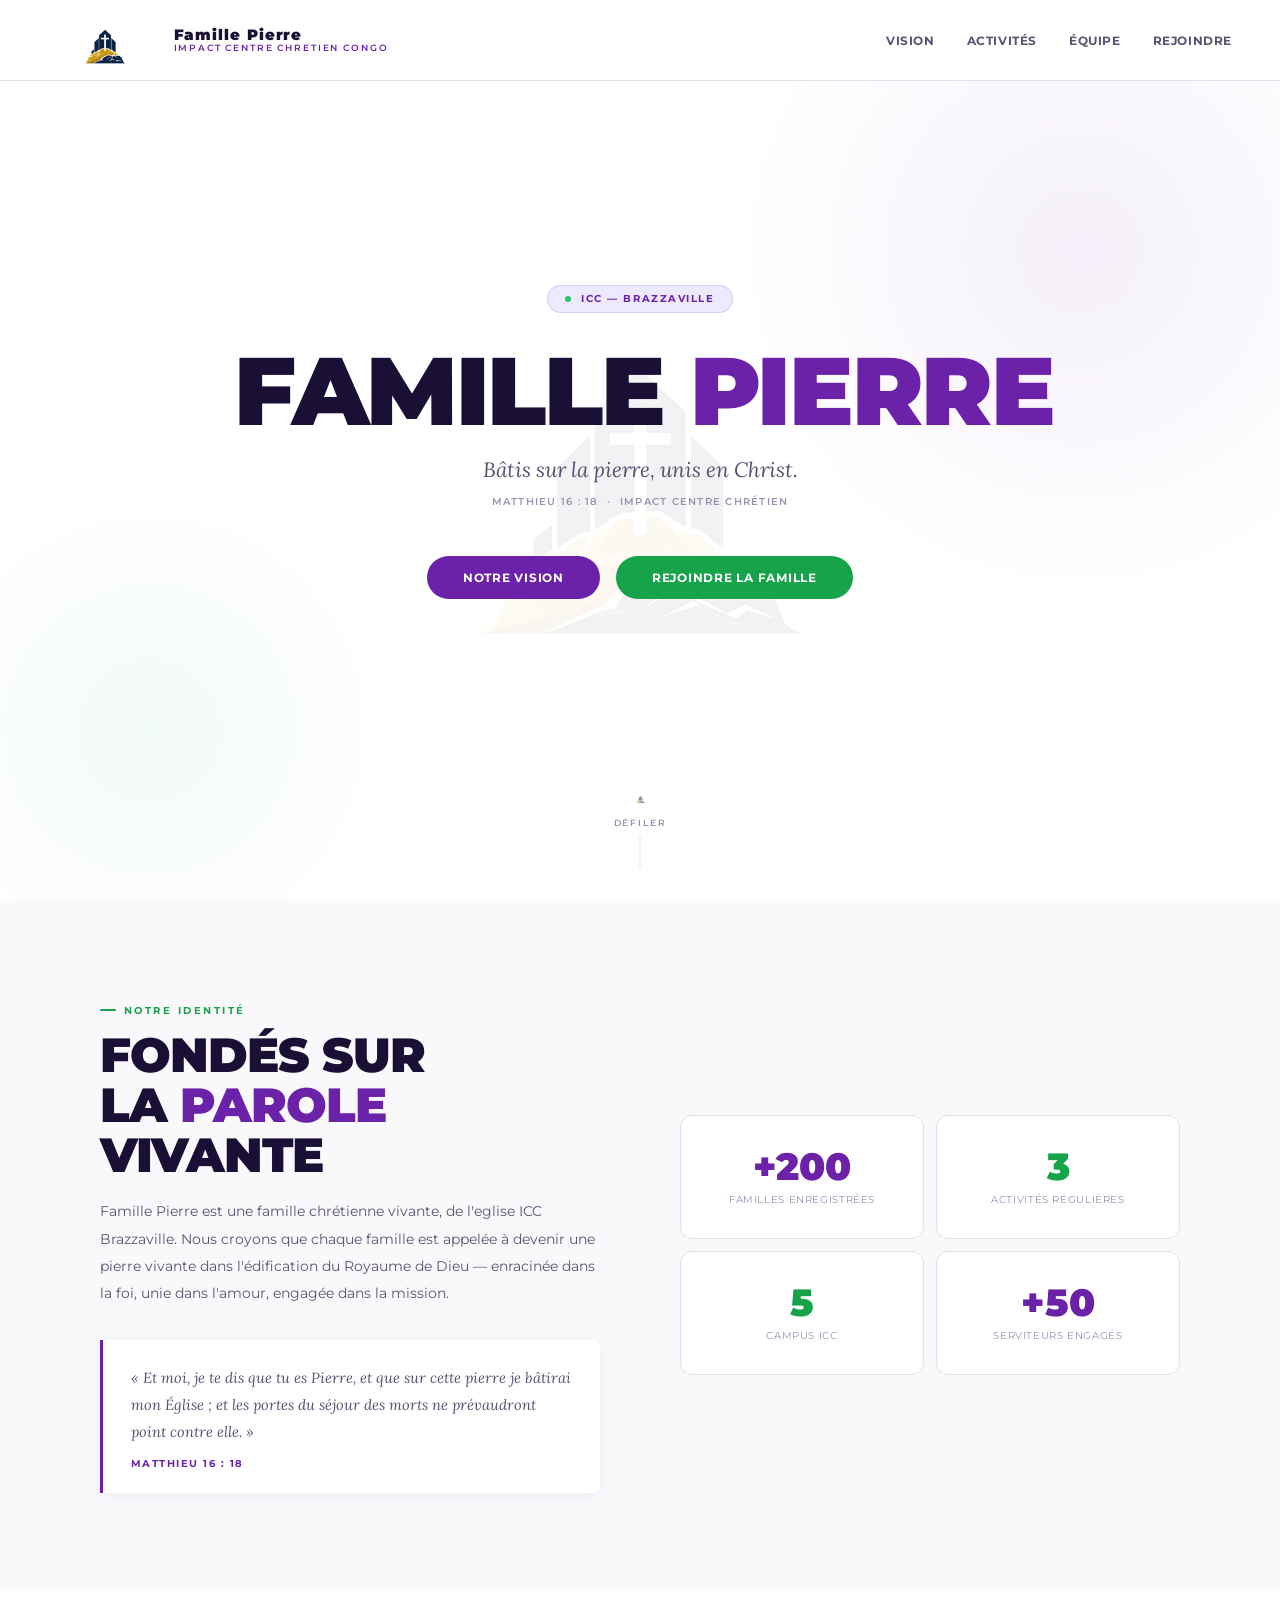
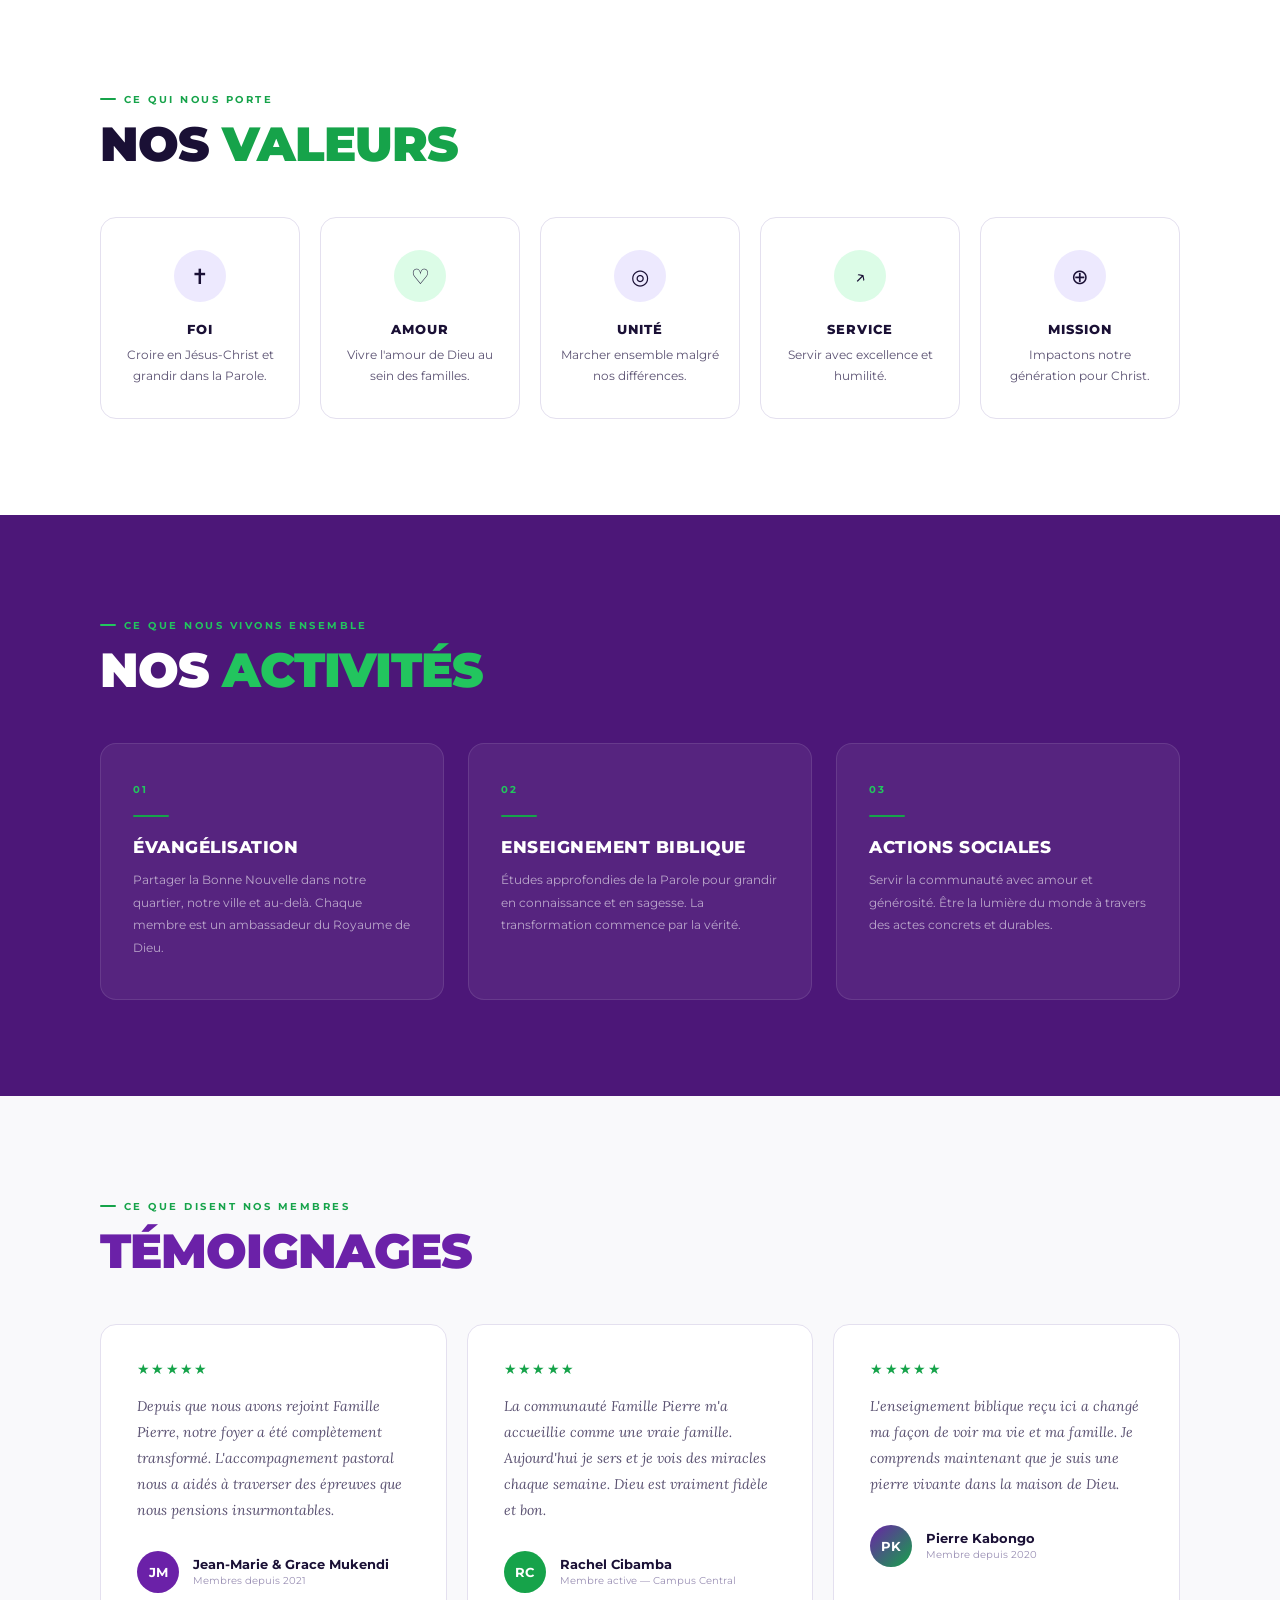
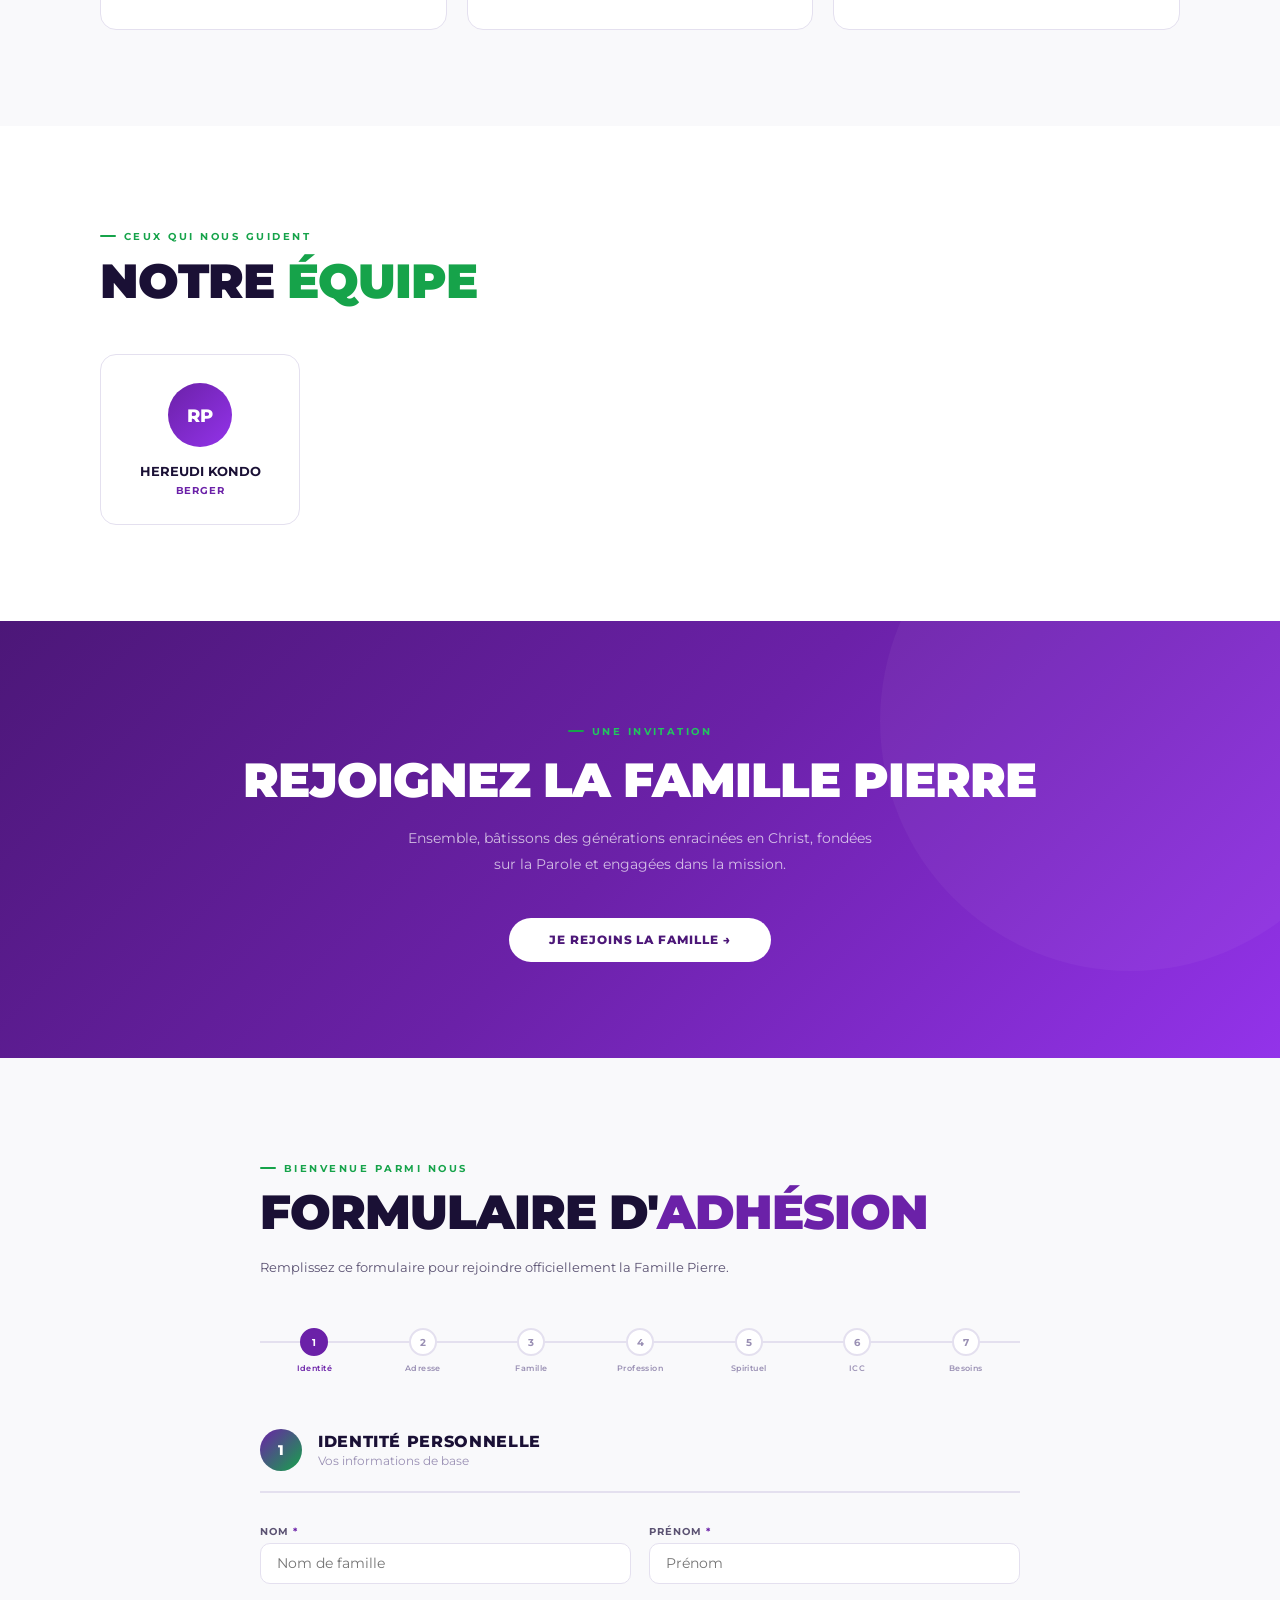
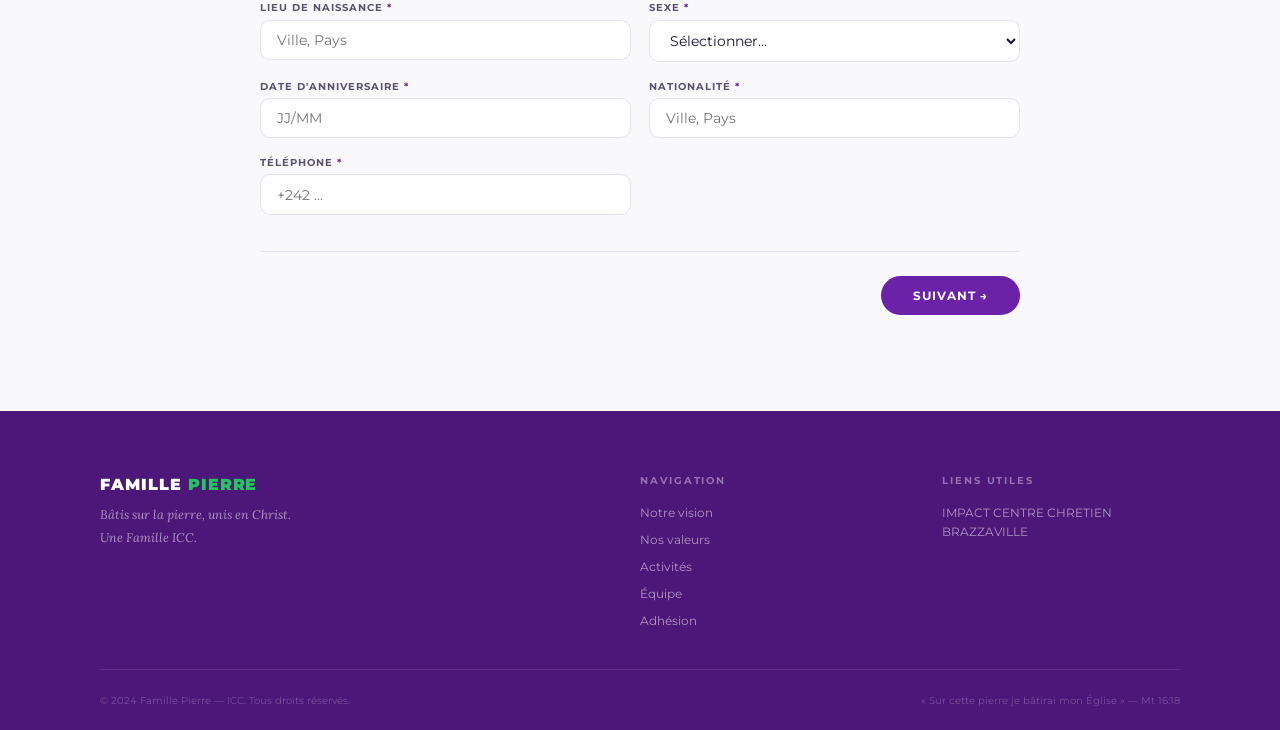
==== commit f1a319bd: "Description de la modification 2" ====
--- a/index.html
+++ b/index.html
@@ -176,10 +176,7 @@
     <h2 class="ttl">Notre <span class="vrt">équipe</span></h2>
     <div class="eq-grid">
       <div class="eq-card"><div class="eq-av" style="background:linear-gradient(135deg,var(--violet),var(--violet-l));">RP</div><div class="eq-name">HEREUDI KONDO</div><div class="eq-role">BERGER</div></div>
-      <div class="eq-card"><div class="eq-av" style="background:linear-gradient(135deg,var(--vert),var(--vert-l));">CP</div><div class="eq-name">Coordinateur</div><div class="eq-role">Coordination</div></div>
-      <div class="eq-card"><div class="eq-av" style="background:linear-gradient(135deg,var(--violet),var(--vert));">RE</div><div class="eq-name">Resp. Enfants</div><div class="eq-role">Ministère Enfants</div></div>
-      <div class="eq-card"><div class="eq-av" style="background:linear-gradient(135deg,var(--vert),var(--violet));">RJ</div><div class="eq-name">Resp. Jeunes</div><div class="eq-role">Ministère Jeunes</div></div>
-      <div class="eq-card"><div class="eq-av" style="background:linear-gradient(135deg,var(--violet-l),var(--vert-l));">RM</div><div class="eq-name">Resp. Mission</div><div class="eq-role">Évangélisation</div></div>
+     
     </div>
   </div>
 </section>
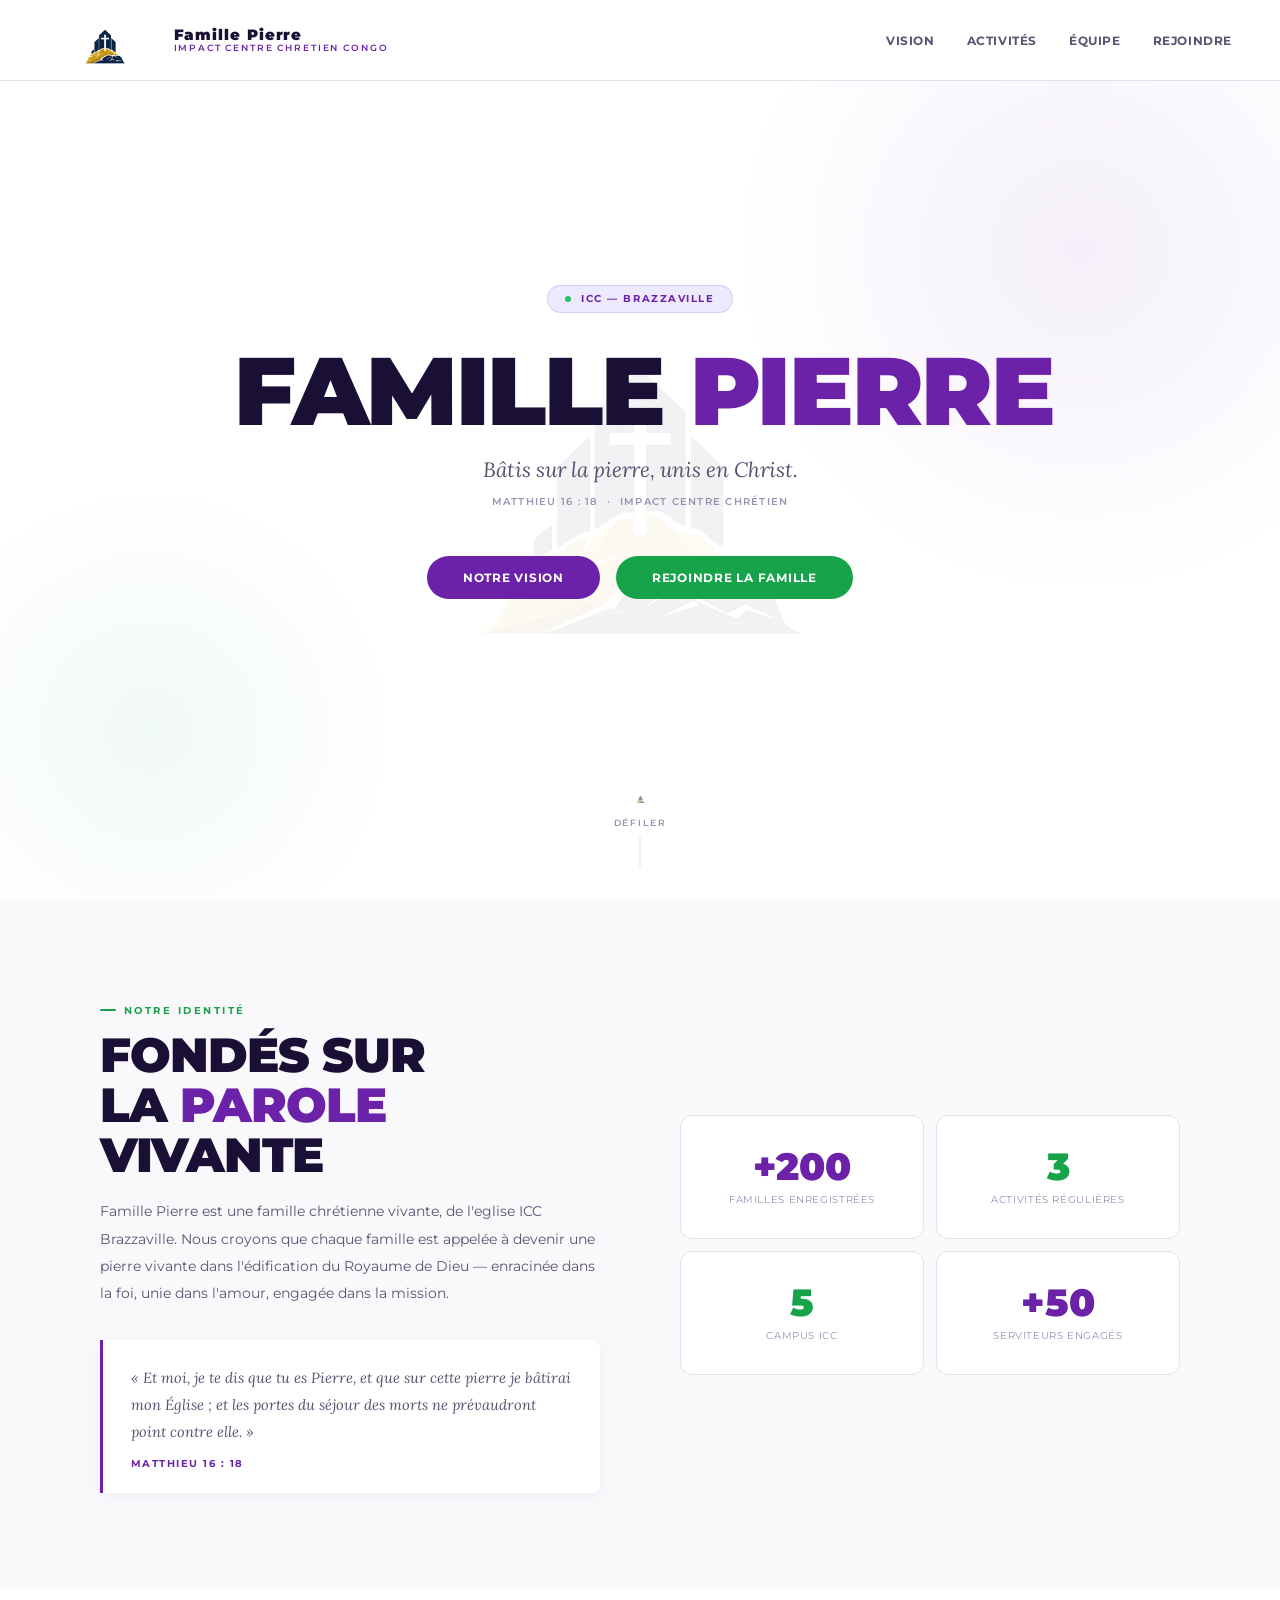
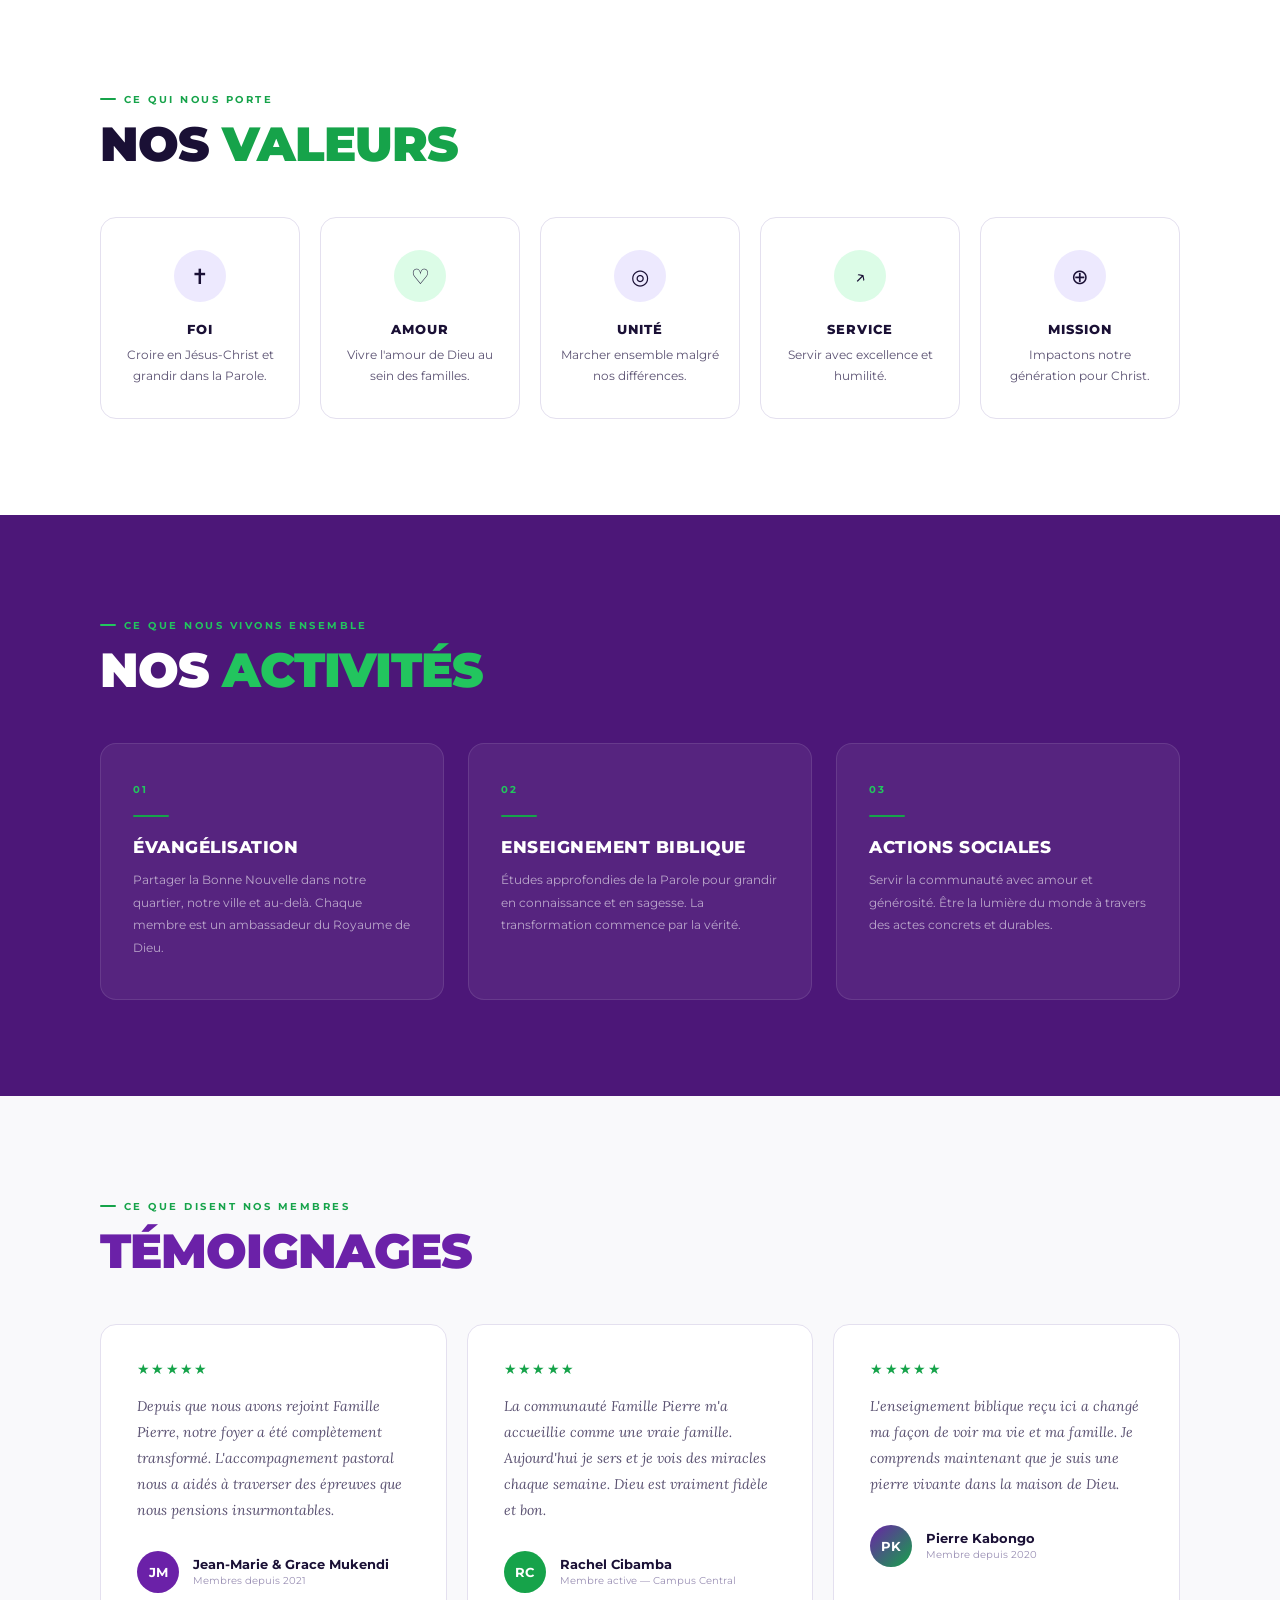
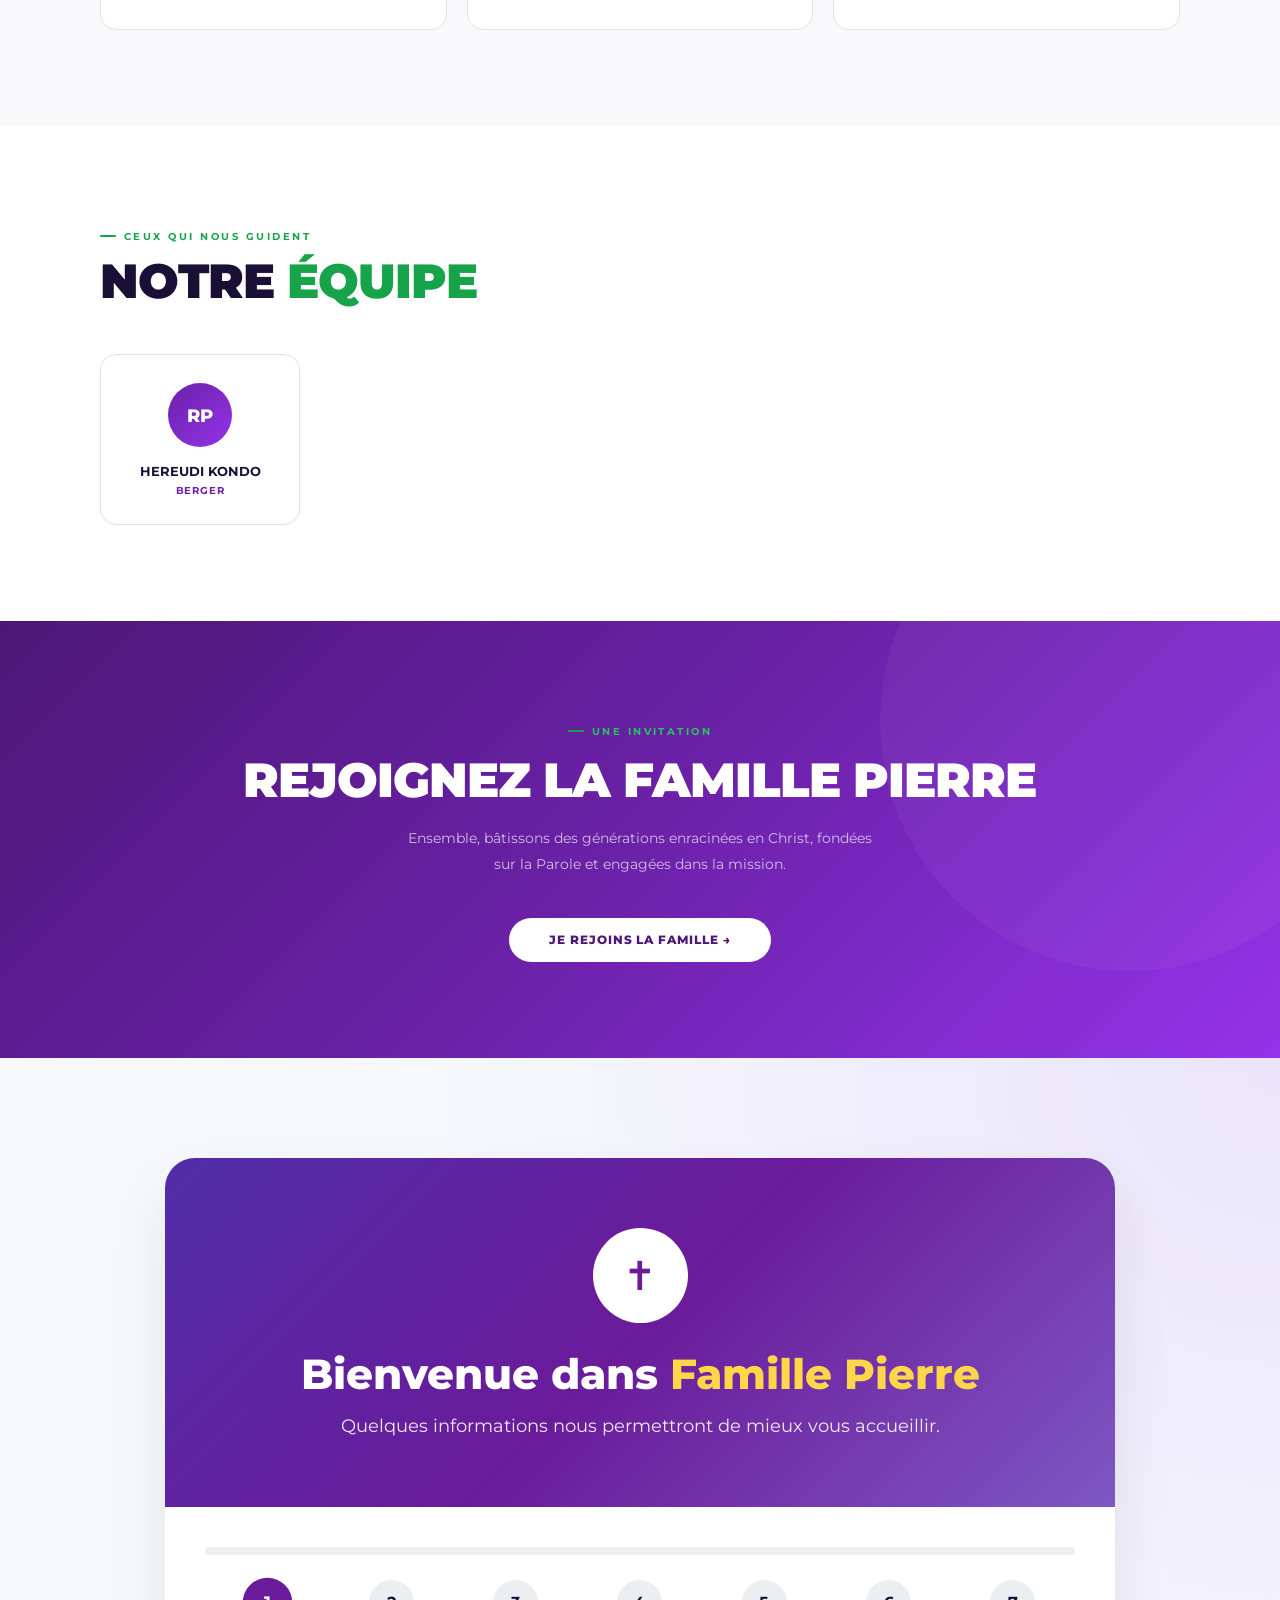
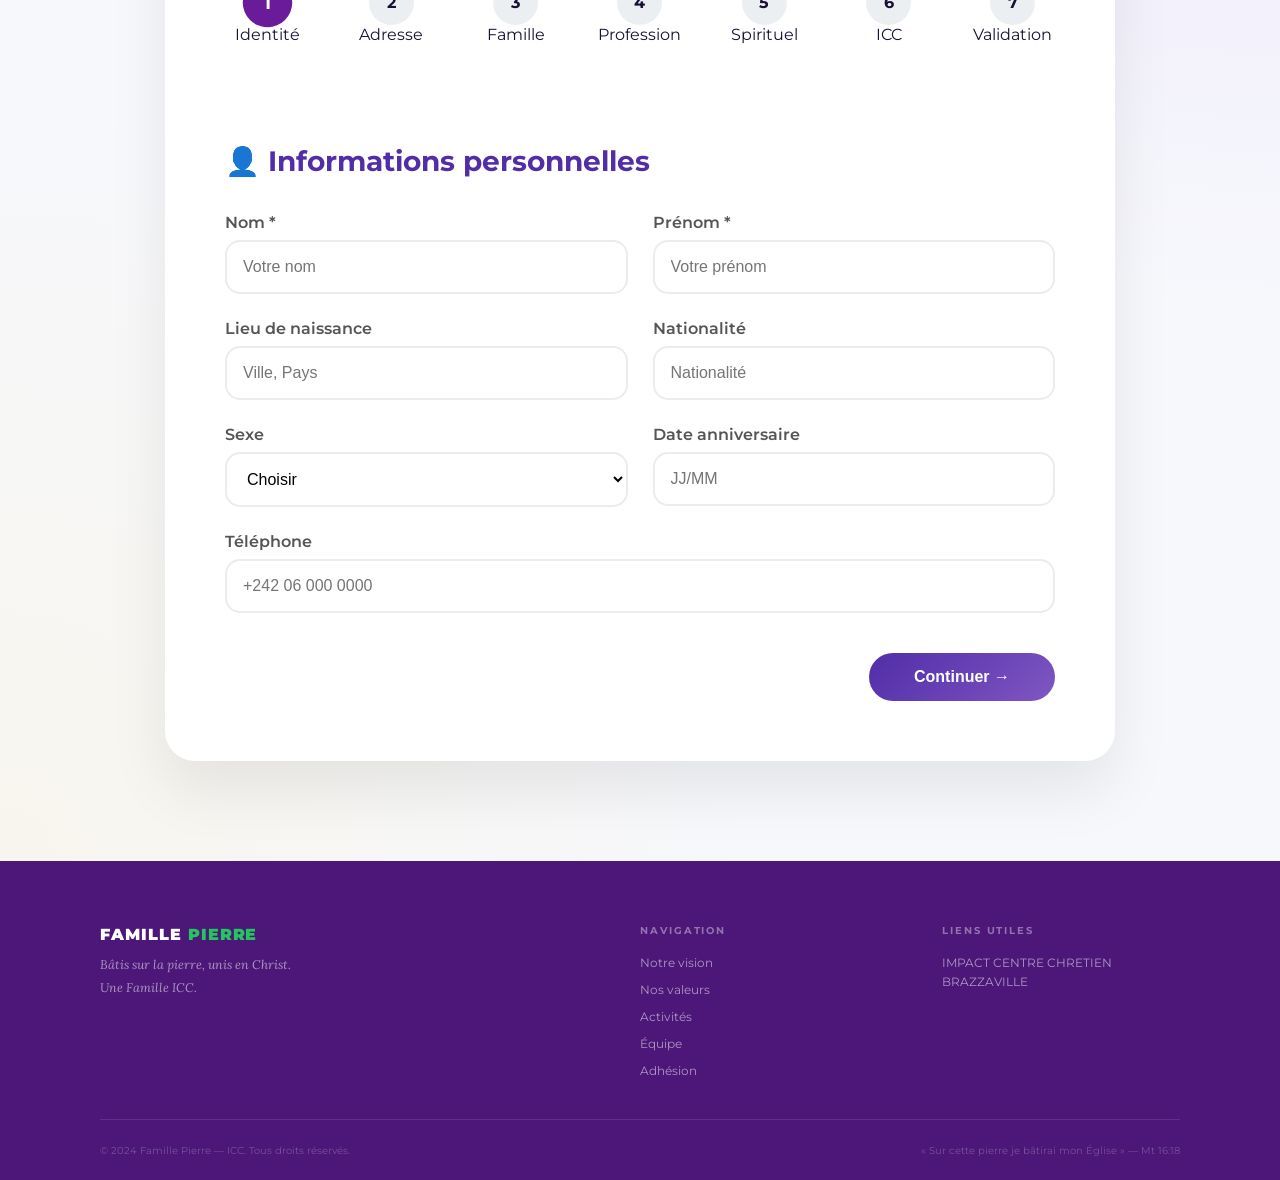
==== commit 9d895096: "Description de la modification4" ====
--- a/index.html
+++ b/index.html
@@ -195,165 +195,191 @@
      FORMULAIRE D'ADHÉSION
 ══════════════════════════════════ -->
 <section class="adhesion" id="adhesion">
-  <div class="form-wrap">
-    <div style="margin-bottom:3rem;">
-      <div class="s-tag">Bienvenue parmi nous</div>
-      <h2 class="ttl">Formulaire d'<span class="vio">adhésion</span></h2>
-      <p style="color:var(--texte-m);font-size:.82rem;line-height:1.85;margin-top:.75rem;max-width:500px;">
-        Remplissez ce formulaire pour rejoindre officiellement la Famille Pierre.
-      </p>
-    </div>
-
-    <div class="prog-bar" id="progBar">
-      <div class="prog-track" id="progTrack" style="width:0%;"></div>
-      <div class="prog-step active" onclick="gotoStep(1)"><div class="prog-dot">1</div><div class="prog-lbl">Identité</div></div>
-      <div class="prog-step" onclick="gotoStep(2)"><div class="prog-dot">2</div><div class="prog-lbl">Adresse</div></div>
-      <div class="prog-step" onclick="gotoStep(3)"><div class="prog-dot">3</div><div class="prog-lbl">Famille</div></div>
-      <div class="prog-step" onclick="gotoStep(4)"><div class="prog-dot">4</div><div class="prog-lbl">Profession</div></div>
-      <div class="prog-step" onclick="gotoStep(5)"><div class="prog-dot">5</div><div class="prog-lbl">Spirituel</div></div>
-      <div class="prog-step" onclick="gotoStep(6)"><div class="prog-dot">6</div><div class="prog-lbl">ICC</div></div>
-      <div class="prog-step" onclick="gotoStep(7)"><div class="prog-dot">7</div><div class="prog-lbl">Besoins</div></div>
-    </div>
-
-    <!-- ÉTAPE 1 -->
-    <div class="f-step active" id="fs-1">
-      <div class="step-hd"><div class="step-badge">1</div><div><h3>Identité personnelle</h3><p>Vos informations de base</p></div></div>
-      <div class="fgap-row"><div class="fg"><label>Nom <span class="req">*</span></label><input type="text" id="f_nom" placeholder="Nom de famille">
-      </div>
-      <div class="fg"><label>Prénom <span class="req">*</span></label><input type="text" id="f_postnom" placeholder="Prénom"></div></div>
-      <div class="fgap-row">
-        <div class="fg"><label>Lieu de naissance <span class="req">*</span></label><input type="text" id="f_prenom" placeholder="Ville, Pays">
-        </div>
-        <div class="fg"><label>Sexe <span class="req">*</span></label><select id="f_sexe"><option value="">Sélectionner...</option><option>Masculin</option><option>Féminin</option></select></div>
-      </div>
-      <div class="fgap-row">
-        <div class="fg">
-    <label>Date d'anniversaire <span class="req">*</span></label>
-    <input
-        type="text"
-        id="f_dob"
-        name="anniversaire"
-        placeholder="JJ/MM"
-        pattern="^(0[1-9]|[12][0-9]|3[01])\/(0[1-9]|1[0-2])$">
-</div>
-      
-      <div class="fg"><label>Nationalité <span class="req">*</span></label><input type="text" id="f_lieu_nais" placeholder="Ville, Pays"></div>
-    </div>
-      <div class="fgap-row">
-<div class="fg"><label>Téléphone <span class="req">*</span></label><input type="tel" id="f_tel" placeholder="+242 ..."></div></div>
-      <div class="form-nav"><span></span><button class="btn-form-next" onclick="nextStep(1)">Suivant →</button></div>
-    </div>
-
-    <!-- ÉTAPE 2 -->
-    <div class="f-step" id="fs-2">
-      <div class="step-hd"><div class="step-badge">2</div><div><h3>Adresse</h3><p>Votre lieu de résidence</p></div></div>
-      <div class="fgap-row"><div class="fg"><label>Pays <span class="req">*</span></label><select id="f_pays"><option value="">Sélectionner...</option><option>Congo Brazzaville</option><option>RDC</option><option>Angola</option><option>Autre</option></select></div>
-      <div class="fg"><label>Ville <span class="req">*</span></label><input type="text" id="f_ville" placeholder="Ex : Brazzaville"></div></div>
-      <div class="fgap-row"><div class="fg"><label>Commune</label><input type="text" id="f_commune" placeholder="Ex : Bacongo"></div>
-      <div class="fg"><label>Quartier</label><input type="text" id="f_quartier" placeholder="Ex : Moukoundzi-Ngouaka"></div></div>
-      <div class="fg" style="margin-bottom:1.1rem;"><label>Adresse complète</label><input type="text" id="f_adresse" placeholder="Numéro, avenue, références..."></div>
-      <div class="form-nav"><button class="btn-form-prev" onclick="prevStep(2)">← Retour</button><button class="btn-form-next" onclick="nextStep(2)">Suivant →</button></div>
-    </div>
-
-    <!-- ÉTAPE 3 -->
-    <div class="f-step" id="fs-3">
-      <div class="step-hd"><div class="step-badge">3</div><div><h3>Situation familiale</h3><p>Votre foyer</p></div></div>
-      <div class="fg" style="margin-bottom:1.1rem;">
-        <label>Situation matrimoniale <span class="req">*</span></label>
-        <div class="cb-group">
-          <label class="cb-item"><input type="radio" name="matr" value="Célibataire"><span>Célibataire</span></label>
-          <label class="cb-item"><input type="radio" name="matr" value="Fiancé(e)"><span>Fiancé(e)</span></label>
-          <label class="cb-item"><input type="radio" name="matr" value="Marié(e)"><span>Marié(e)</span></label>
-          <label class="cb-item"><input type="radio" name="matr" value="Veuf(ve)"><span>Veuf(ve)</span></label>
-          <label class="cb-item"><input type="radio" name="matr" value="Divorcé(e)"><span>Divorcé(e)</span></label>
-        </div>
-      </div>
-      <div class="form-nav"><button class="btn-form-prev" onclick="prevStep(3)">← Retour</button><button class="btn-form-next" onclick="nextStep(3)">Suivant →</button></div>
-    </div>
-
-    <!-- ÉTAPE 4 -->
-    <div class="f-step" id="fs-4">
-      <div class="step-hd"><div class="step-badge">4</div><div><h3>Situation professionnelle</h3><p>Votre vie professionnelle</p></div></div>
-      <div class="fgap-row"><div class="fg"><label>Profession</label><input type="text" id="f_prof" placeholder="Ex : Médecin, Enseignant..."></div>
-      </div>
-      <div class="fg" style="margin-bottom:1.1rem;"><label>Statut professionnel</label>
-        <div class="cb-group">
-          <label class="cb-item"><input type="radio" name="statut_pro" value="Employé(e)"><span>Employé(e)</span></label>
-          <label class="cb-item"><input type="radio" name="statut_pro" value="Entrepreneur"><span>Entrepreneur</span></label>
-          <label class="cb-item"><input type="radio" name="statut_pro" value="Étudiant(e)"><span>Étudiant(e)</span></label>
-          <label class="cb-item"><input type="radio" name="statut_pro" value="Sans emploi"><span>Sans emploi</span></label>
-          <label class="cb-item"><input type="radio" name="statut_pro" value="Retraité(e)"><span>Retraité(e)</span></label>
-        </div>
-      </div>
-      <div class="form-nav"><button class="btn-form-prev" onclick="prevStep(4)">← Retour</button><button class="btn-form-next" onclick="nextStep(4)">Suivant →</button></div>
-    </div>
-
-    <!-- ÉTAPE 5 -->
-    <div class="f-step" id="fs-5">
-      <div class="step-hd"><div class="step-badge">5</div><div><h3>Parcours spirituel</h3><p>Votre cheminement avec Dieu</p></div></div>
-      <div class="fgap-row">
-        <div class="fg"><label>Êtes-vous né(e) de nouveau ?</label><div class="cb-group"><label class="cb-item"><input type="radio" name="nv" value="Oui"><span>Oui</span></label><label class="cb-item"><input type="radio" name="nv" value="Non"><span>Non</span></label></div></div>
-        <div class="fg"><label>Date de conversion</label><input type="date" id="f_conv"></div>
-      </div>
-      <div class="fgap-row" style="margin-top:1.1rem;">
-        <div class="fg"><label>Êtes-vous baptisé(e) ?</label><div class="cb-group"><label class="cb-item"><input type="radio" name="bap" value="Oui"><span>Oui</span></label><label class="cb-item"><input type="radio" name="bap" value="Non"><span>Non</span></label></div></div>
-        <div class="fg"><label>Date du baptême</label><input type="date" id="f_bap_date"></div>
-      </div>
-      <div class="fg" style="margin-top:1.1rem;margin-bottom:1.1rem;"><label>Avez-vous reçu le Baptême du Saint-Esprit ?</label>
-        <div class="cb-group"><label class="cb-item"><input type="radio" name="esprit" value="Oui"><span>Oui</span></label><label class="cb-item"><input type="radio" name="esprit" value="Non"><span>Non</span></label><label class="cb-item"><input type="radio" name="esprit" value="Je ne sais pas"><span>Je ne sais pas</span></label></div>
-      </div>
-      <div class="form-nav"><button class="btn-form-prev" onclick="prevStep(5)">← Retour</button><button class="btn-form-next" onclick="nextStep(5)">Suivant →</button></div>
-    </div>
-
-    <!-- ÉTAPE 6 -->
-    <div class="f-step" id="fs-6">
-      <div class="step-hd"><div class="step-badge">6</div>
-      <div><h3>Parcours ICC</h3><p>Votre intégration au ministère</p></div></div>
-      <div class="fgap-row"><div class="fg"><label>Date d'arrivée à ICC</label><input type="date" id="f_icc_date"></div><div class="fg"><label>Campus</label><select id="f_campus"><option value="">Choisir...</option><option>La Base </option><option>Talangaï</option><option>Mafouta</option><option>kinsoundi</option><option>Kombo</option><option>Matour</option></select></div></div>
-      <div class="fgap-row"><div class="fg"><label>Ministere fréquenté</label><select id="f_dept"><option value="">Choisir...</option><option>MAIPJ</option><option>MEBF</option><option>MEM</option><option>MIM</option><option>MOS</option><option>MCOM</option><option>Ministère de la Louange</option><option>Ministère de la Prière</option><option>MSOSH</option>
-        <option>MTP</option><option>MCEP</option><option>MCDM</option>
-        <option>MFI</option><option>MSI</option><option>MHI</option>
-        <option>MJI</option><option>Ministère des Soins Pastoraux</option>
-        <option>Ministère des Soins Pastoraux</option>
-        <option>MNM</option>
-         <option>MSTAR</option>
-           <option>MSA</option>
-             <option>MIJ</option>
-               <option>SG</option>
-      </select></div><div class="fg"><label>Departement</label><input type="text" id="f_cellule" placeholder="Nom de votre cellule"></div></div>
-      <div class="form-nav"><button class="btn-form-prev" onclick="prevStep(6)">← Retour</button><button class="btn-form-next" onclick="nextStep(6)">Suivant →</button></div>
-    </div>
-
-    <!-- ÉTAPE 7 -->
-    <div class="f-step" id="fs-7">
-      <div class="step-hd"><div class="step-badge">7</div><div><h3>Besoins & Prière</h3><p>Comment pouvons-nous vous accompagner ?</p></div></div>
-      <div class="fg" style="margin-bottom:1.1rem;"><label>Sujets de prière</label><textarea id="f_priere" placeholder="Partagez vos sujets de prière (confidentiel — lu uniquement par votre responsable)..."></textarea></div>
-      <div class="fg" style="margin-bottom:1.1rem;"><label>Désirez vous un enetretien avec le berger ?</label>
-        <div class="cb-group">
-          <label class="cb-item"><input type="radio" name="berger" value="Oui"><span>Oui</span></label>
-          <label class="cb-item"><input type="radio" name="berger" value="Non"><span>Non</span></label>
-        </div>
-      </div>
-      <div class="fg" style="margin-bottom:1.1rem;"><label>Commentaires libres</label><textarea id="f_comment" placeholder="Tout ce que vous souhaitez partager à votre communauté..."></textarea></div>
-
-      <div id="sendingMsg">⏳ Envoi en cours, veuillez patienter...</div>
-      <div id="errorMsg"></div>
-
-      <div class="form-nav">
-        <button class="btn-form-prev" onclick="prevStep(7)">← Retour</button>
-        <button class="btn-form-next" id="submitBtn" style="background:linear-gradient(135deg,var(--violet),var(--vert));" onclick="submitForm()">✓ Rejoindre la famille</button>
-      </div>
-    </div>
-
-    <!-- SUCCÈS -->
-    <div class="success-box" id="successBox">
-      <div class="suc-icon">✝</div>
-      <h3>Bienvenue dans la Famille Pierre !</h3>
-      <p>Votre inscription a bien été enregistrée dans notre base de données.<br>Un responsable vous contactera très prochainement pour vous accueillir.<br><br><em>« Ensemble, bâtissons des générations enracinées en Christ. »</em></p>
-    </div>
-  </div>
-</section>
-
+
+<div class="form-container">
+
+<div class="form-header">
+
+<div class="logo-circle">
+✝
+</div>
+
+<h2>Bienvenue dans <span>Famille Pierre</span></h2>
+
+<p>
+Quelques informations nous permettront de mieux vous accueillir.
+</p>
+
+</div>
+
+<!-- Progress -->
+
+<div class="progress">
+
+<div class="progress-bar">
+
+<div class="progress-fill" id="progTrack"></div>
+
+</div>
+
+<div class="progress-steps">
+
+<div class="step active">
+<div class="step-number">1</div>
+<span>Identité</span>
+</div>
+
+<div class="step">
+<div class="step-number">2</div>
+<span>Adresse</span>
+</div>
+
+<div class="step">
+<div class="step-number">3</div>
+<span>Famille</span>
+</div>
+
+<div class="step">
+<div class="step-number">4</div>
+<span>Profession</span>
+</div>
+
+<div class="step">
+<div class="step-number">5</div>
+<span>Spirituel</span>
+</div>
+
+<div class="step">
+<div class="step-number">6</div>
+<span>ICC</span>
+</div>
+
+<div class="step">
+<div class="step-number">7</div>
+<span>Validation</span>
+</div>
+
+</div>
+
+</div>
+
+<!-- STEP 1 -->
+
+<div class="card-step active" id="fs-1">
+
+<h3>👤 Informations personnelles</h3>
+
+<div class="grid-2">
+
+<div class="input-group">
+
+<label>Nom *</label>
+
+<input
+type="text"
+id="f_nom"
+placeholder="Votre nom">
+
+</div>
+
+<div class="input-group">
+
+<label>Prénom *</label>
+
+<input
+type="text"
+id="f_prenom"
+placeholder="Votre prénom">
+
+</div>
+
+</div>
+
+<div class="grid-2">
+
+<div class="input-group">
+
+<label>Lieu de naissance</label>
+
+<input
+type="text"
+id="f_lieu_nais"
+placeholder="Ville, Pays">
+
+</div>
+
+<div class="input-group">
+
+<label>Nationalité</label>
+
+<input
+type="text"
+id="f_nationalite"
+placeholder="Nationalité">
+
+</div>
+
+</div>
+
+<div class="grid-2">
+
+<div class="input-group">
+
+<label>Sexe</label>
+
+<select id="f_sexe">
+
+<option value="">Choisir</option>
+
+<option>Masculin</option>
+
+<option>Féminin</option>
+
+</select>
+
+</div>
+
+<div class="input-group">
+
+<label>Date anniversaire</label>
+
+<input
+type="text"
+id="f_dob"
+placeholder="JJ/MM">
+
+</div>
+
+</div>
+
+<div class="input-group">
+
+<label>Téléphone</label>
+
+<input
+type="tel"
+id="f_tel"
+placeholder="+242 06 000 0000">
+
+</div>
+
+<div class="buttons">
+
+<button
+class="btn-next"
+onclick="nextStep(1)">
+
+Continuer →
+
+</button>
+
+</div>
+
+</div>
+
+</div>
+
+</section>
 <!-- ── FOOTER ── -->
 <footer>
   <div class="ft-inner">
@@ -385,7 +411,7 @@
     </div>
   </div>
 </footer>
-
+<script src="supabase.js"></script>
 <script src="script.js"></script>
 </body>
 </html>
--- a/style.css
+++ b/style.css
@@ -477,3 +477,432 @@
   .temo-grid{grid-template-columns:1fr;}
   .kpi-grid{grid-template-columns:1fr 1fr;}
 }
+/*==================================================
+FORMULAIRE PREMIUM FAMILLE PIERRE
+==================================================*/
+
+.adhesion{
+    padding:100px 20px;
+    background:
+    radial-gradient(circle at top right,#8B5CF620,transparent 45%),
+    radial-gradient(circle at bottom left,#FFD54A15,transparent 40%),
+    #f7f8fc;
+}
+
+.form-container{
+
+    max-width:950px;
+
+    margin:auto;
+
+    background:#fff;
+
+    border-radius:30px;
+
+    overflow:hidden;
+
+    box-shadow:
+    0 30px 60px rgba(0,0,0,.08);
+
+}
+
+.form-header{
+
+    padding:70px;
+
+    text-align:center;
+
+    background:linear-gradient(
+    135deg,
+    #512DA8,
+    #6A1B9A,
+    #7E57C2);
+
+    color:#fff;
+
+}
+
+.logo-circle{
+
+    width:95px;
+
+    height:95px;
+
+    margin:auto;
+
+    border-radius:50%;
+
+    background:#fff;
+
+    color:#6A1B9A;
+
+    display:flex;
+
+    justify-content:center;
+
+    align-items:center;
+
+    font-size:40px;
+
+    margin-bottom:25px;
+
+}
+
+.form-header h2{
+
+    font-size:42px;
+
+    font-weight:800;
+
+}
+
+.form-header span{
+
+    color:#FFD54A;
+
+}
+
+.form-header p{
+
+    margin-top:15px;
+
+    opacity:.9;
+
+    font-size:18px;
+
+}
+
+/*==============================*/
+
+.progress{
+
+padding:40px;
+
+}
+
+.progress-bar{
+
+height:8px;
+
+background:#ECEFF1;
+
+border-radius:30px;
+
+overflow:hidden;
+
+}
+
+.progress-fill{
+
+height:100%;
+
+width:0;
+
+background:linear-gradient(
+90deg,
+#6A1B9A,
+#7E57C2,
+#FFD54A);
+
+transition:.5s;
+
+}
+
+.progress-steps{
+
+display:flex;
+
+justify-content:space-between;
+
+margin-top:25px;
+
+}
+
+.step{
+
+text-align:center;
+
+flex:1;
+
+}
+
+.step-number{
+
+width:45px;
+
+height:45px;
+
+margin:auto;
+
+border-radius:50%;
+
+background:#ECEFF1;
+
+display:flex;
+
+justify-content:center;
+
+align-items:center;
+
+font-weight:bold;
+
+transition:.3s;
+
+}
+
+.step.active .step-number{
+
+background:#6A1B9A;
+
+color:#fff;
+
+transform:scale(1.1);
+
+}
+
+.step.done .step-number{
+
+background:#43A047;
+
+color:#fff;
+
+}
+
+/*==============================*/
+
+.card-step{
+
+display:none;
+
+padding:60px;
+
+animation:fade .5s;
+
+}
+
+.card-step.active{
+
+display:block;
+
+}
+
+@keyframes fade{
+
+from{
+
+opacity:0;
+
+transform:translateY(20px);
+
+}
+
+to{
+
+opacity:1;
+
+transform:translateY(0);
+
+}
+
+}
+
+.card-step h3{
+
+font-size:28px;
+
+margin-bottom:35px;
+
+color:#512DA8;
+
+}
+
+/*==============================*/
+
+.grid-2{
+
+display:grid;
+
+grid-template-columns:1fr 1fr;
+
+gap:25px;
+
+margin-bottom:25px;
+
+}
+
+.input-group{
+
+display:flex;
+
+flex-direction:column;
+
+}
+
+.input-group label{
+
+margin-bottom:8px;
+
+font-weight:600;
+
+color:#555;
+
+}
+
+.input-group input,
+
+.input-group select,
+
+textarea{
+
+padding:16px;
+
+border-radius:15px;
+
+border:2px solid #ECECEC;
+
+font-size:16px;
+
+transition:.3s;
+
+background:#fff;
+
+}
+
+.input-group input:focus,
+
+.input-group select:focus,
+
+textarea:focus{
+
+outline:none;
+
+border-color:#6A1B9A;
+
+box-shadow:0 0 0 5px rgba(106,27,154,.12);
+
+}
+
+/*==============================*/
+
+.buttons{
+
+display:flex;
+
+justify-content:flex-end;
+
+margin-top:40px;
+
+}
+
+.btn-next,
+
+.btn-prev{
+
+padding:15px 45px;
+
+border:none;
+
+border-radius:60px;
+
+cursor:pointer;
+
+font-size:16px;
+
+font-weight:700;
+
+transition:.35s;
+
+}
+
+.btn-next{
+
+background:linear-gradient(
+135deg,
+#512DA8,
+#7E57C2);
+
+color:#fff;
+
+}
+
+.btn-next:hover{
+
+transform:translateY(-3px);
+
+box-shadow:0 15px 35px rgba(81,45,168,.35);
+
+}
+
+.btn-prev{
+
+background:#ECEFF1;
+
+margin-right:15px;
+
+}
+
+.btn-prev:hover{
+
+background:#CFD8DC;
+
+}
+
+/*==============================*/
+
+.success-box{
+
+padding:80px;
+
+text-align:center;
+
+display:none;
+
+}
+
+.success-box h2{
+
+font-size:40px;
+
+color:#43A047;
+
+margin-bottom:20px;
+
+}
+
+.success-box p{
+
+font-size:18px;
+
+color:#666;
+
+}
+
+/*==============================*/
+
+@media(max-width:900px){
+
+.grid-2{
+
+grid-template-columns:1fr;
+
+}
+
+.form-header{
+
+padding:40px;
+
+}
+
+.card-step{
+
+padding:35px;
+
+}
+
+.progress-steps{
+
+display:none;
+
+}
+
+}
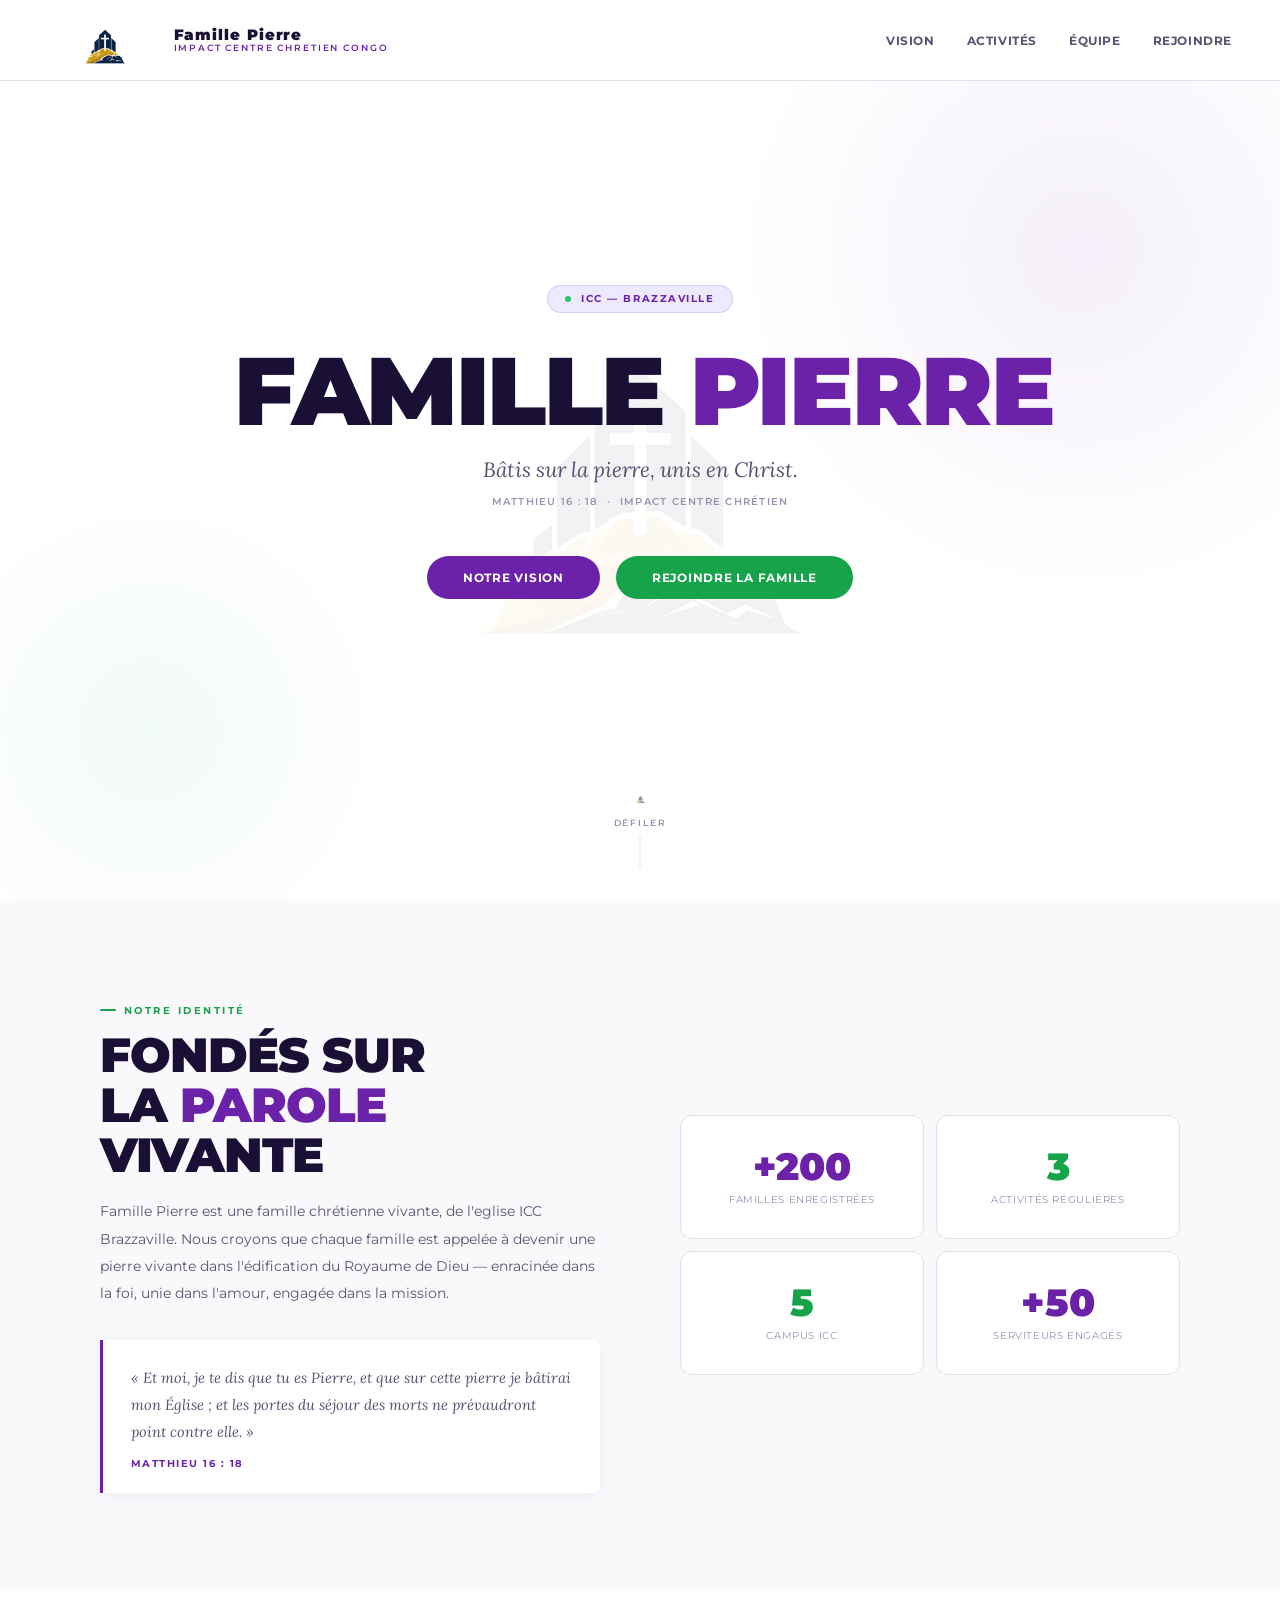
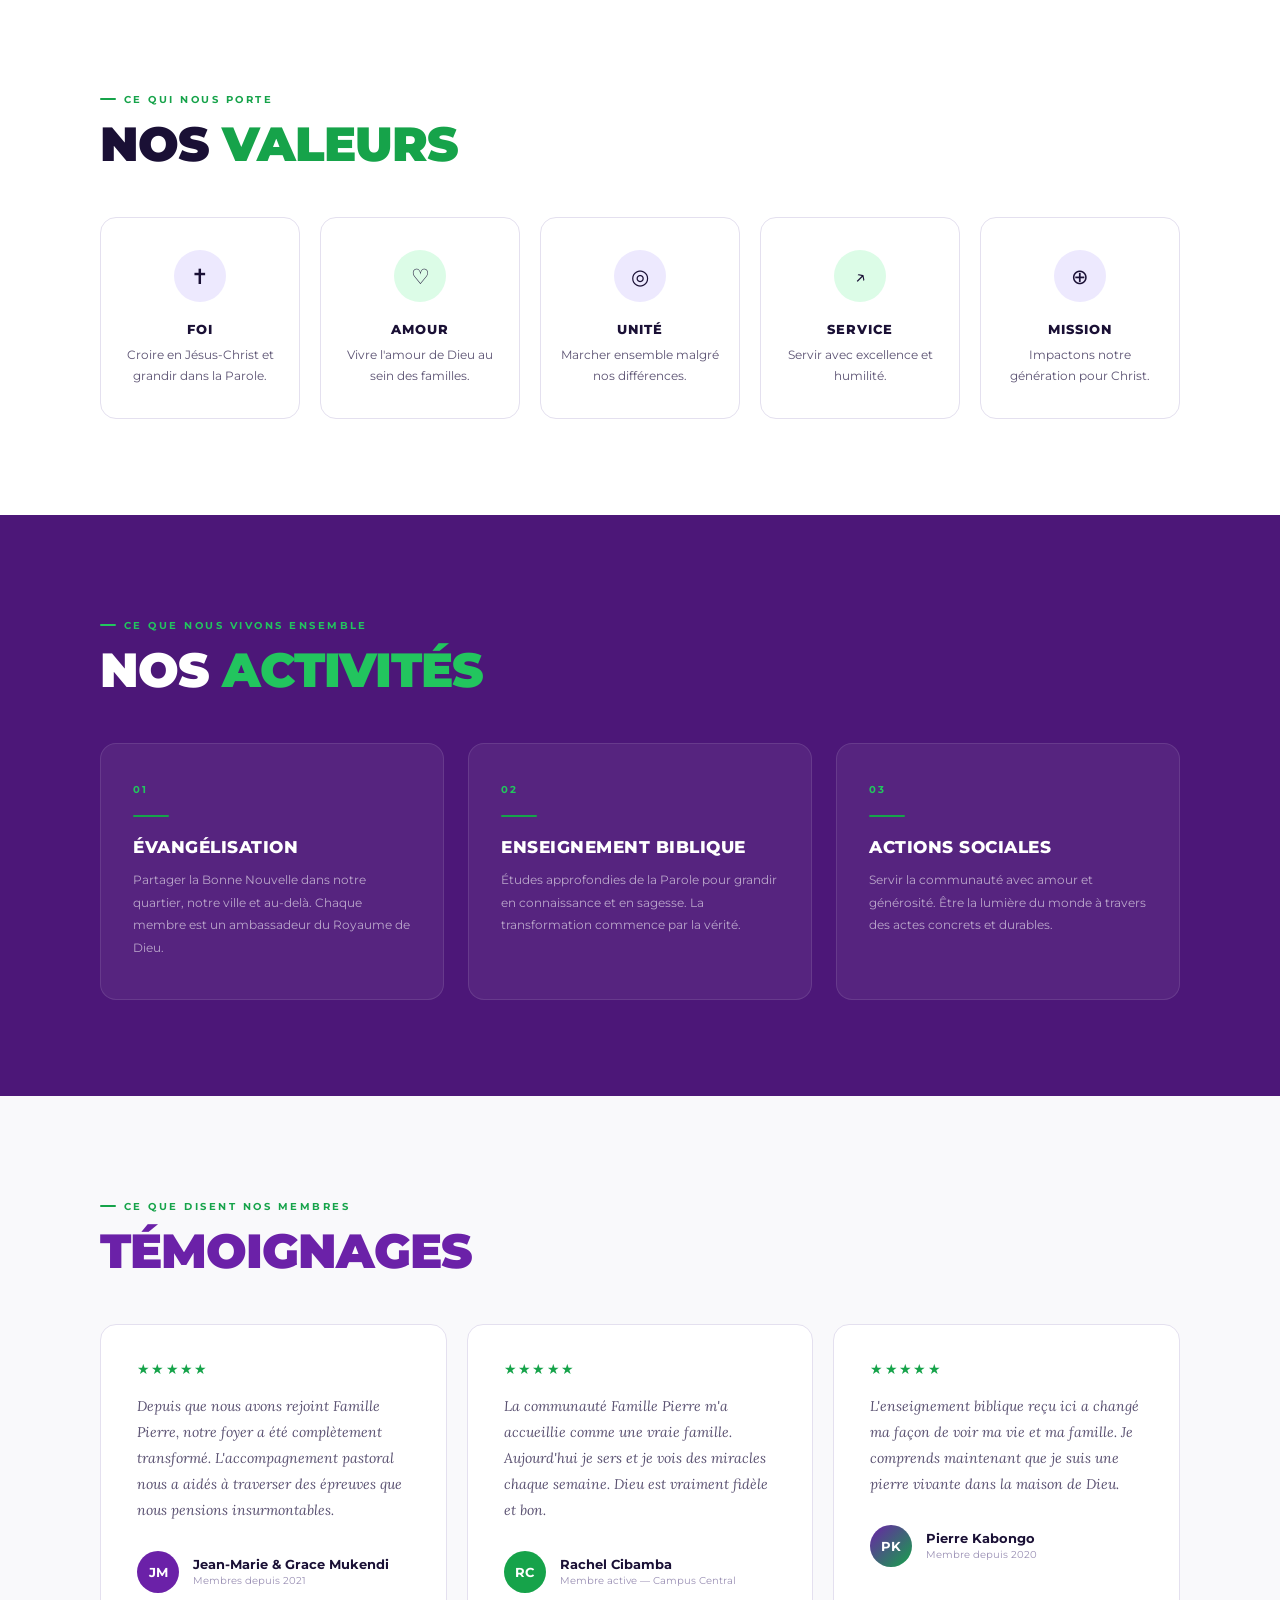
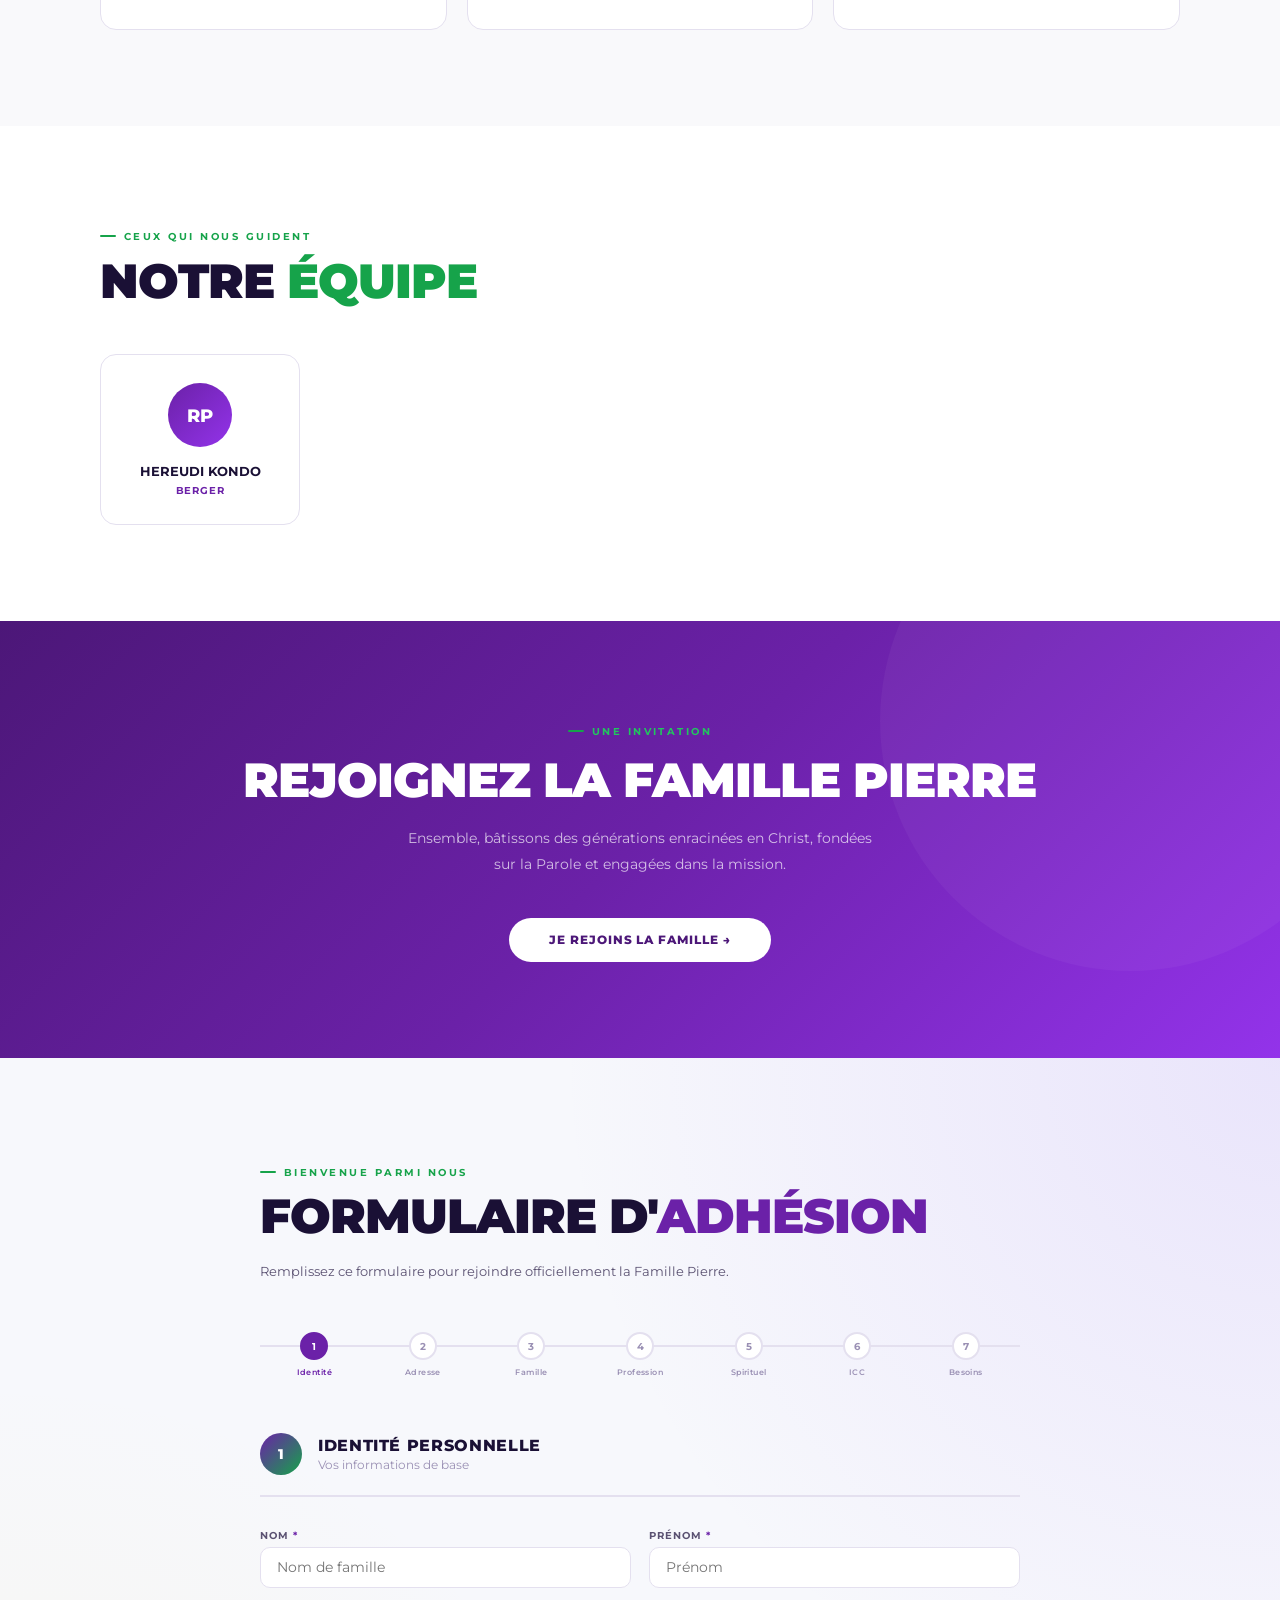
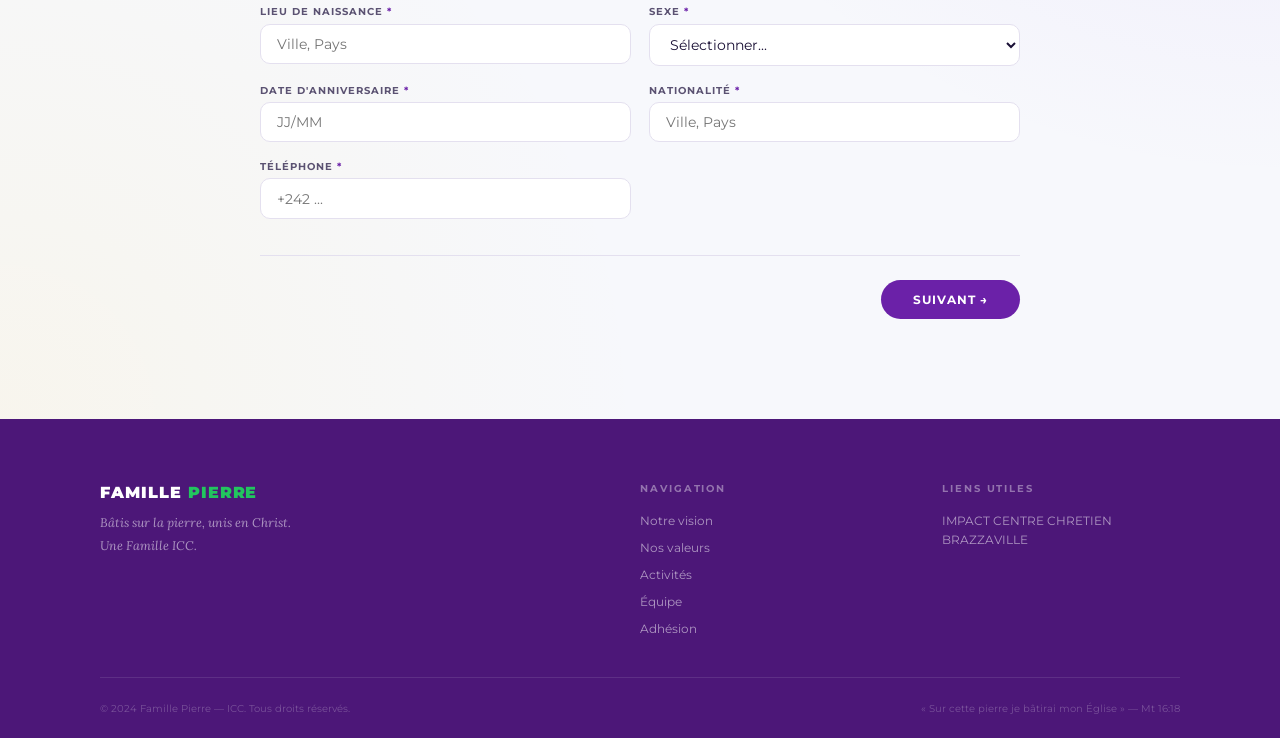
==== commit cf5415cd: "Description de la modification4" ====
--- a/index.html
+++ b/index.html
@@ -195,191 +195,165 @@
      FORMULAIRE D'ADHÉSION
 ══════════════════════════════════ -->
 <section class="adhesion" id="adhesion">
-
-<div class="form-container">
-
-<div class="form-header">
-
-<div class="logo-circle">
-✝
+  <div class="form-wrap">
+    <div style="margin-bottom:3rem;">
+      <div class="s-tag">Bienvenue parmi nous</div>
+      <h2 class="ttl">Formulaire d'<span class="vio">adhésion</span></h2>
+      <p style="color:var(--texte-m);font-size:.82rem;line-height:1.85;margin-top:.75rem;max-width:500px;">
+        Remplissez ce formulaire pour rejoindre officiellement la Famille Pierre.
+      </p>
+    </div>
+
+    <div class="prog-bar" id="progBar">
+      <div class="prog-track" id="progTrack" style="width:0%;"></div>
+      <div class="prog-step active" onclick="gotoStep(1)"><div class="prog-dot">1</div><div class="prog-lbl">Identité</div></div>
+      <div class="prog-step" onclick="gotoStep(2)"><div class="prog-dot">2</div><div class="prog-lbl">Adresse</div></div>
+      <div class="prog-step" onclick="gotoStep(3)"><div class="prog-dot">3</div><div class="prog-lbl">Famille</div></div>
+      <div class="prog-step" onclick="gotoStep(4)"><div class="prog-dot">4</div><div class="prog-lbl">Profession</div></div>
+      <div class="prog-step" onclick="gotoStep(5)"><div class="prog-dot">5</div><div class="prog-lbl">Spirituel</div></div>
+      <div class="prog-step" onclick="gotoStep(6)"><div class="prog-dot">6</div><div class="prog-lbl">ICC</div></div>
+      <div class="prog-step" onclick="gotoStep(7)"><div class="prog-dot">7</div><div class="prog-lbl">Besoins</div></div>
+    </div>
+
+    <!-- ÉTAPE 1 -->
+    <div class="f-step active" id="fs-1">
+      <div class="step-hd"><div class="step-badge">1</div><div><h3>Identité personnelle</h3><p>Vos informations de base</p></div></div>
+      <div class="fgap-row"><div class="fg"><label>Nom <span class="req">*</span></label><input type="text" id="f_nom" placeholder="Nom de famille">
+      </div>
+      <div class="fg"><label>Prénom <span class="req">*</span></label><input type="text" id="f_prenom" placeholder="Prénom"></div></div>
+      <div class="fgap-row">
+        <div class="fg"><label>Lieu de naissance <span class="req">*</span></label><input type="text" id="f_lieu_nais" placeholder="Ville, Pays">
+        </div>
+        <div class="fg"><label>Sexe <span class="req">*</span></label><select id="f_sexe"><option value="">Sélectionner...</option><option>Masculin</option><option>Féminin</option></select></div>
+      </div>
+      <div class="fgap-row">
+        <div class="fg">
+    <label>Date d'anniversaire <span class="req">*</span></label>
+    <input
+        type="text"
+        id="f_dob"
+        name="anniversaire"
+        placeholder="JJ/MM"
+        pattern="^(0[1-9]|[12][0-9]|3[01])\/(0[1-9]|1[0-2])$">
 </div>
-
-<h2>Bienvenue dans <span>Famille Pierre</span></h2>
-
-<p>
-Quelques informations nous permettront de mieux vous accueillir.
-</p>
-
-</div>
-
-<!-- Progress -->
-
-<div class="progress">
-
-<div class="progress-bar">
-
-<div class="progress-fill" id="progTrack"></div>
-
-</div>
-
-<div class="progress-steps">
-
-<div class="step active">
-<div class="step-number">1</div>
-<span>Identité</span>
-</div>
-
-<div class="step">
-<div class="step-number">2</div>
-<span>Adresse</span>
-</div>
-
-<div class="step">
-<div class="step-number">3</div>
-<span>Famille</span>
-</div>
-
-<div class="step">
-<div class="step-number">4</div>
-<span>Profession</span>
-</div>
-
-<div class="step">
-<div class="step-number">5</div>
-<span>Spirituel</span>
-</div>
-
-<div class="step">
-<div class="step-number">6</div>
-<span>ICC</span>
-</div>
-
-<div class="step">
-<div class="step-number">7</div>
-<span>Validation</span>
-</div>
-
-</div>
-
-</div>
-
-<!-- STEP 1 -->
-
-<div class="card-step active" id="fs-1">
-
-<h3>👤 Informations personnelles</h3>
-
-<div class="grid-2">
-
-<div class="input-group">
-
-<label>Nom *</label>
-
-<input
-type="text"
-id="f_nom"
-placeholder="Votre nom">
-
-</div>
-
-<div class="input-group">
-
-<label>Prénom *</label>
-
-<input
-type="text"
-id="f_prenom"
-placeholder="Votre prénom">
-
-</div>
-
-</div>
-
-<div class="grid-2">
-
-<div class="input-group">
-
-<label>Lieu de naissance</label>
-
-<input
-type="text"
-id="f_lieu_nais"
-placeholder="Ville, Pays">
-
-</div>
-
-<div class="input-group">
-
-<label>Nationalité</label>
-
-<input
-type="text"
-id="f_nationalite"
-placeholder="Nationalité">
-
-</div>
-
-</div>
-
-<div class="grid-2">
-
-<div class="input-group">
-
-<label>Sexe</label>
-
-<select id="f_sexe">
-
-<option value="">Choisir</option>
-
-<option>Masculin</option>
-
-<option>Féminin</option>
-
-</select>
-
-</div>
-
-<div class="input-group">
-
-<label>Date anniversaire</label>
-
-<input
-type="text"
-id="f_dob"
-placeholder="JJ/MM">
-
-</div>
-
-</div>
-
-<div class="input-group">
-
-<label>Téléphone</label>
-
-<input
-type="tel"
-id="f_tel"
-placeholder="+242 06 000 0000">
-
-</div>
-
-<div class="buttons">
-
-<button
-class="btn-next"
-onclick="nextStep(1)">
-
-Continuer →
-
-</button>
-
-</div>
-
-</div>
-
-</div>
-
-</section>
+      
+      <div class="fg"><label>Nationalité <span class="req">*</span></label><input type="text" id="f_nationalite" placeholder="Ville, Pays"></div>
+    </div>
+      <div class="fgap-row">
+<div class="fg"><label>Téléphone <span class="req">*</span></label><input type="tel" id="f_tel" placeholder="+242 ..."></div></div>
+      <div class="form-nav"><span></span><button class="btn-form-next" onclick="nextStep(1)">Suivant →</button></div>
+    </div>
+
+    <!-- ÉTAPE 2 -->
+    <div class="f-step" id="fs-2">
+      <div class="step-hd"><div class="step-badge">2</div><div><h3>Adresse</h3><p>Votre lieu de résidence</p></div></div>
+      <div class="fgap-row"><div class="fg"><label>Pays <span class="req">*</span></label><select id="f_pays"><option value="">Sélectionner...</option><option>Congo Brazzaville</option><option>RDC</option><option>Angola</option><option>Autre</option></select></div>
+      <div class="fg"><label>Ville <span class="req">*</span></label><input type="text" id="f_ville" placeholder="Ex : Brazzaville"></div></div>
+      <div class="fgap-row"><div class="fg"><label>Commune</label><input type="text" id="f_commune" placeholder="Ex : Bacongo"></div>
+      <div class="fg"><label>Quartier</label><input type="text" id="f_quartier" placeholder="Ex : Moukoundzi-Ngouaka"></div></div>
+      <div class="fg" style="margin-bottom:1.1rem;"><label>Adresse complète</label><input type="text" id="f_adresse" placeholder="Numéro, avenue, références..."></div>
+      <div class="form-nav"><button class="btn-form-prev" onclick="prevStep(2)">← Retour</button><button class="btn-form-next" onclick="nextStep(2)">Suivant →</button></div>
+    </div>
+
+    <!-- ÉTAPE 3 -->
+    <div class="f-step" id="fs-3">
+      <div class="step-hd"><div class="step-badge">3</div><div><h3>Situation familiale</h3><p>Votre foyer</p></div></div>
+      <div class="fg" style="margin-bottom:1.1rem;">
+        <label>Situation matrimoniale <span class="req">*</span></label>
+        <div class="cb-group">
+          <label class="cb-item"><input type="radio" name="matr" value="Célibataire"><span>Célibataire</span></label>
+          <label class="cb-item"><input type="radio" name="matr" value="Fiancé(e)"><span>Fiancé(e)</span></label>
+          <label class="cb-item"><input type="radio" name="matr" value="Marié(e)"><span>Marié(e)</span></label>
+          <label class="cb-item"><input type="radio" name="matr" value="Veuf(ve)"><span>Veuf(ve)</span></label>
+          <label class="cb-item"><input type="radio" name="matr" value="Divorcé(e)"><span>Divorcé(e)</span></label>
+        </div>
+      </div>
+      <div class="form-nav"><button class="btn-form-prev" onclick="prevStep(3)">← Retour</button><button class="btn-form-next" onclick="nextStep(3)">Suivant →</button></div>
+    </div>
+
+    <!-- ÉTAPE 4 -->
+    <div class="f-step" id="fs-4">
+      <div class="step-hd"><div class="step-badge">4</div><div><h3>Situation professionnelle</h3><p>Votre vie professionnelle</p></div></div>
+      <div class="fgap-row"><div class="fg"><label>Profession</label><input type="text" id="f_prof" placeholder="Ex : Médecin, Enseignant..."></div>
+      </div>
+      <div class="fg" style="margin-bottom:1.1rem;"><label>Statut professionnel</label>
+        <div class="cb-group">
+          <label class="cb-item"><input type="radio" name="statut_pro" value="Employé(e)"><span>Employé(e)</span></label>
+          <label class="cb-item"><input type="radio" name="statut_pro" value="Entrepreneur"><span>Entrepreneur</span></label>
+          <label class="cb-item"><input type="radio" name="statut_pro" value="Étudiant(e)"><span>Étudiant(e)</span></label>
+          <label class="cb-item"><input type="radio" name="statut_pro" value="Sans emploi"><span>Sans emploi</span></label>
+          <label class="cb-item"><input type="radio" name="statut_pro" value="Retraité(e)"><span>Retraité(e)</span></label>
+        </div>
+      </div>
+      <div class="form-nav"><button class="btn-form-prev" onclick="prevStep(4)">← Retour</button><button class="btn-form-next" onclick="nextStep(4)">Suivant →</button></div>
+    </div>
+
+    <!-- ÉTAPE 5 -->
+    <div class="f-step" id="fs-5">
+      <div class="step-hd"><div class="step-badge">5</div><div><h3>Parcours spirituel</h3><p>Votre cheminement avec Dieu</p></div></div>
+      <div class="fgap-row">
+        <div class="fg"><label>Êtes-vous né(e) de nouveau ?</label><div class="cb-group"><label class="cb-item"><input type="radio" name="nv" value="Oui"><span>Oui</span></label><label class="cb-item"><input type="radio" name="nv" value="Non"><span>Non</span></label></div></div>
+        <div class="fg"><label>Date de conversion</label><input type="date" id="f_conv"></div>
+      </div>
+      <div class="fgap-row" style="margin-top:1.1rem;">
+        <div class="fg"><label>Êtes-vous baptisé(e) ?</label><div class="cb-group"><label class="cb-item"><input type="radio" name="bap" value="Oui"><span>Oui</span></label><label class="cb-item"><input type="radio" name="bap" value="Non"><span>Non</span></label></div></div>
+        <div class="fg"><label>Date du baptême</label><input type="date" id="f_bap_date"></div>
+      </div>
+      <div class="fg" style="margin-top:1.1rem;margin-bottom:1.1rem;"><label>Avez-vous reçu le Baptême du Saint-Esprit ?</label>
+        <div class="cb-group"><label class="cb-item"><input type="radio" name="esprit" value="Oui"><span>Oui</span></label><label class="cb-item"><input type="radio" name="esprit" value="Non"><span>Non</span></label><label class="cb-item"><input type="radio" name="esprit" value="Je ne sais pas"><span>Je ne sais pas</span></label></div>
+      </div>
+      <div class="form-nav"><button class="btn-form-prev" onclick="prevStep(5)">← Retour</button><button class="btn-form-next" onclick="nextStep(5)">Suivant →</button></div>
+    </div>
+
+    <!-- ÉTAPE 6 -->
+    <div class="f-step" id="fs-6">
+      <div class="step-hd"><div class="step-badge">6</div>
+      <div><h3>Parcours ICC</h3><p>Votre intégration au ministère</p></div></div>
+      <div class="fgap-row"><div class="fg"><label>Date d'arrivée à ICC</label><input type="date" id="f_icc_date"></div><div class="fg"><label>Campus</label><select id="f_campus"><option value="">Choisir...</option><option>La Base </option><option>Talangaï</option><option>Mafouta</option><option>kinsoundi</option><option>Kombo</option><option>Matour</option></select></div></div>
+      <div class="fgap-row"><div class="fg"><label>Ministere fréquenté</label><select id="f_dept"><option value="">Choisir...</option><option>MAIPJ</option><option>MEBF</option><option>MEM</option><option>MIM</option><option>MOS</option><option>MCOM</option><option>Ministère de la Louange</option><option>Ministère de la Prière</option><option>MSOSH</option>
+        <option>MTP</option><option>MCEP</option><option>MCDM</option>
+        <option>MFI</option><option>MSI</option><option>MHI</option>
+        <option>MJI</option><option>Ministère des Soins Pastoraux</option>
+        <option>Ministère des Soins Pastoraux</option>
+        <option>MNM</option>
+         <option>MSTAR</option>
+           <option>MSA</option>
+             <option>MIJ</option>
+               <option>SG</option>
+      </select></div><div class="fg"><label>Departement</label><input type="text" id="f_cellule" placeholder="Nom de votre cellule"></div></div>
+      <div class="form-nav"><button class="btn-form-prev" onclick="prevStep(6)">← Retour</button><button class="btn-form-next" onclick="nextStep(6)">Suivant →</button></div>
+    </div>
+
+    <!-- ÉTAPE 7 -->
+    <div class="f-step" id="fs-7">
+      <div class="step-hd"><div class="step-badge">7</div><div><h3>Besoins & Prière</h3><p>Comment pouvons-nous vous accompagner ?</p></div></div>
+      <div class="fg" style="margin-bottom:1.1rem;"><label>Sujets de prière</label><textarea id="f_priere" placeholder="Partagez vos sujets de prière (confidentiel — lu uniquement par votre responsable)..."></textarea></div>
+      <div class="fg" style="margin-bottom:1.1rem;"><label>Désirez vous un enetretien avec le berger ?</label>
+        <div class="cb-group">
+          <label class="cb-item"><input type="radio" name="berger" value="Oui"><span>Oui</span></label>
+          <label class="cb-item"><input type="radio" name="berger" value="Non"><span>Non</span></label>
+        </div>
+      </div>
+      <div class="fg" style="margin-bottom:1.1rem;"><label>Commentaires libres</label><textarea id="f_comment" placeholder="Tout ce que vous souhaitez partager à votre communauté..."></textarea></div>
+
+      <div id="sendingMsg">⏳ Envoi en cours, veuillez patienter...</div>
+      <div id="errorMsg"></div>
+
+      <div class="form-nav">
+        <button class="btn-form-prev" onclick="prevStep(7)">← Retour</button>
+        <button class="btn-form-next" id="submitBtn" style="background:linear-gradient(135deg,var(--violet),var(--vert));" onclick="submitForm()">✓ Rejoindre la famille</button>
+      </div>
+    </div>
+
+    <!-- SUCCÈS -->
+    <div class="success-box" id="successBox">
+      <div class="suc-icon">✝</div>
+      <h3>Bienvenue dans la Famille Pierre !</h3>
+      <p>Votre inscription a bien été enregistrée dans notre base de données.<br>Un responsable vous contactera très prochainement pour vous accueillir.<br><br><em>« Ensemble, bâtissons des générations enracinées en Christ. »</em></p>
+    </div>
+  </div>
+</section>
+
 <!-- ── FOOTER ── -->
 <footer>
   <div class="ft-inner">
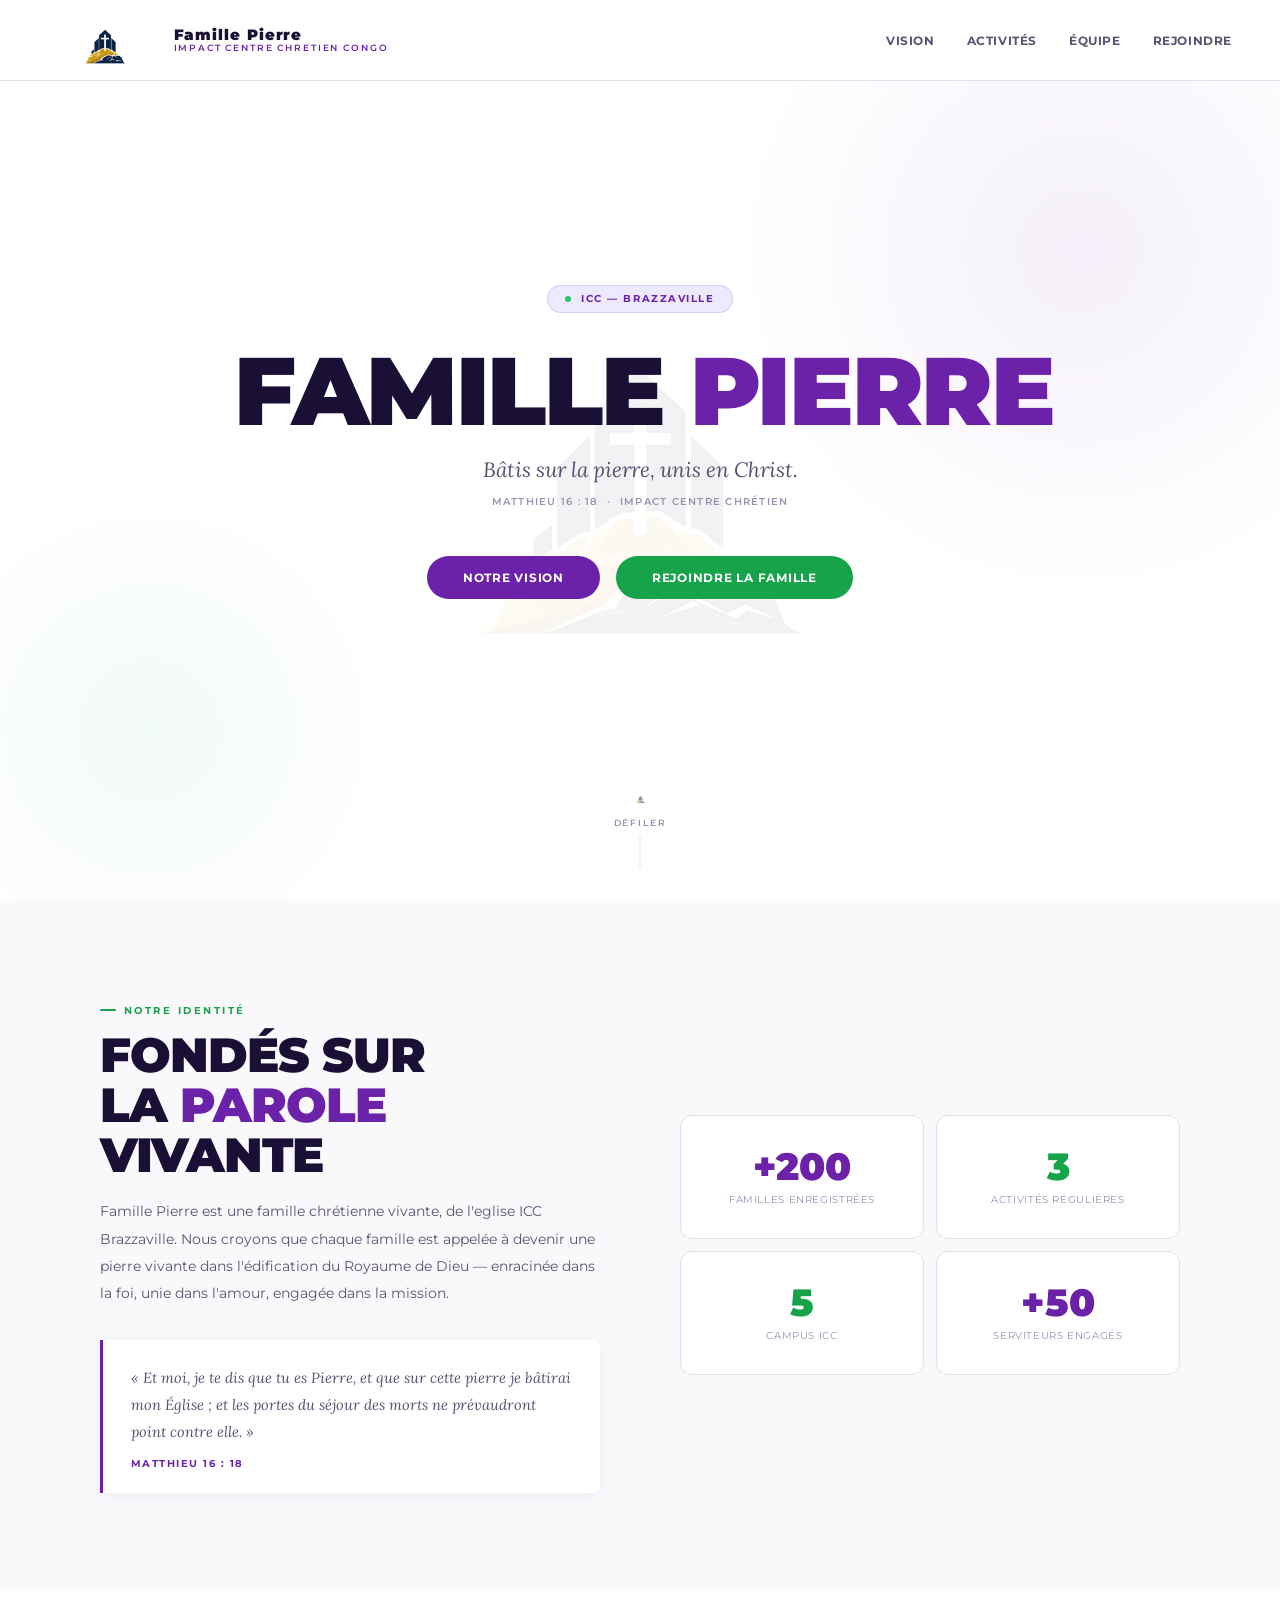
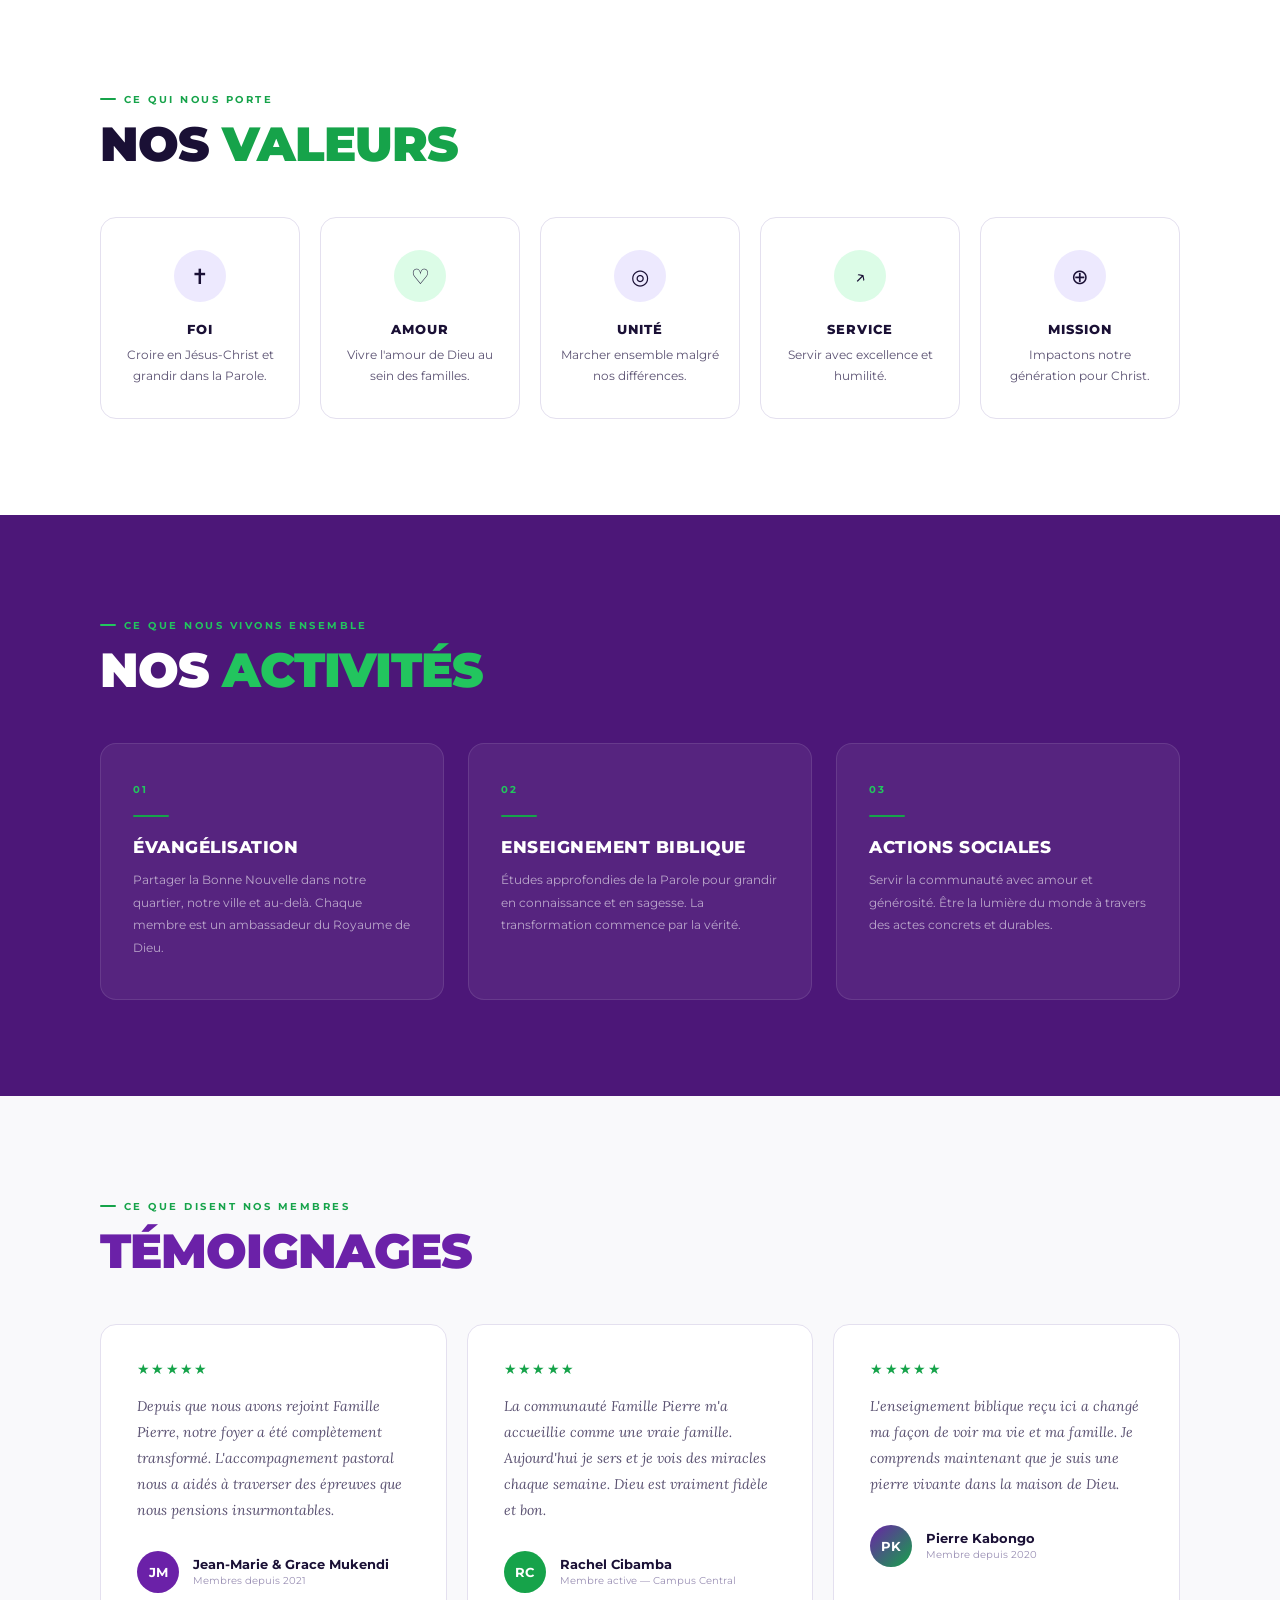
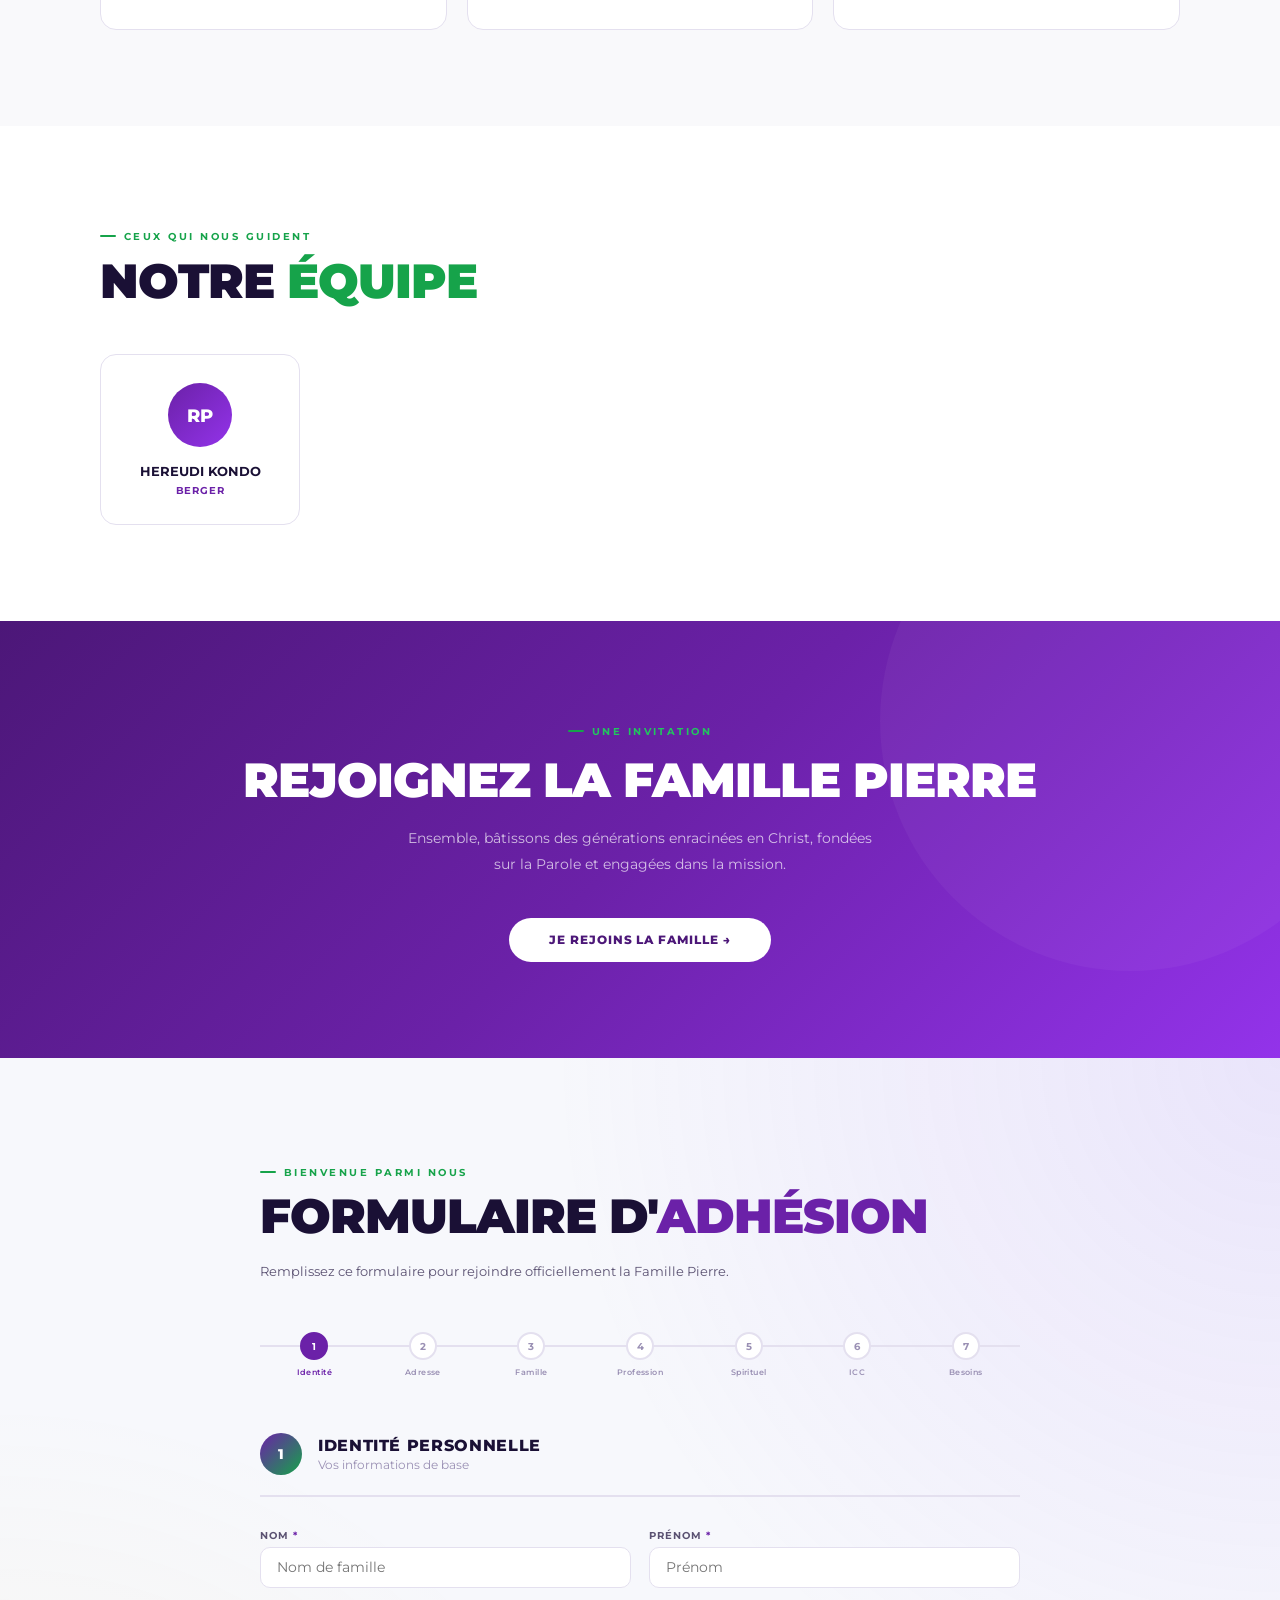
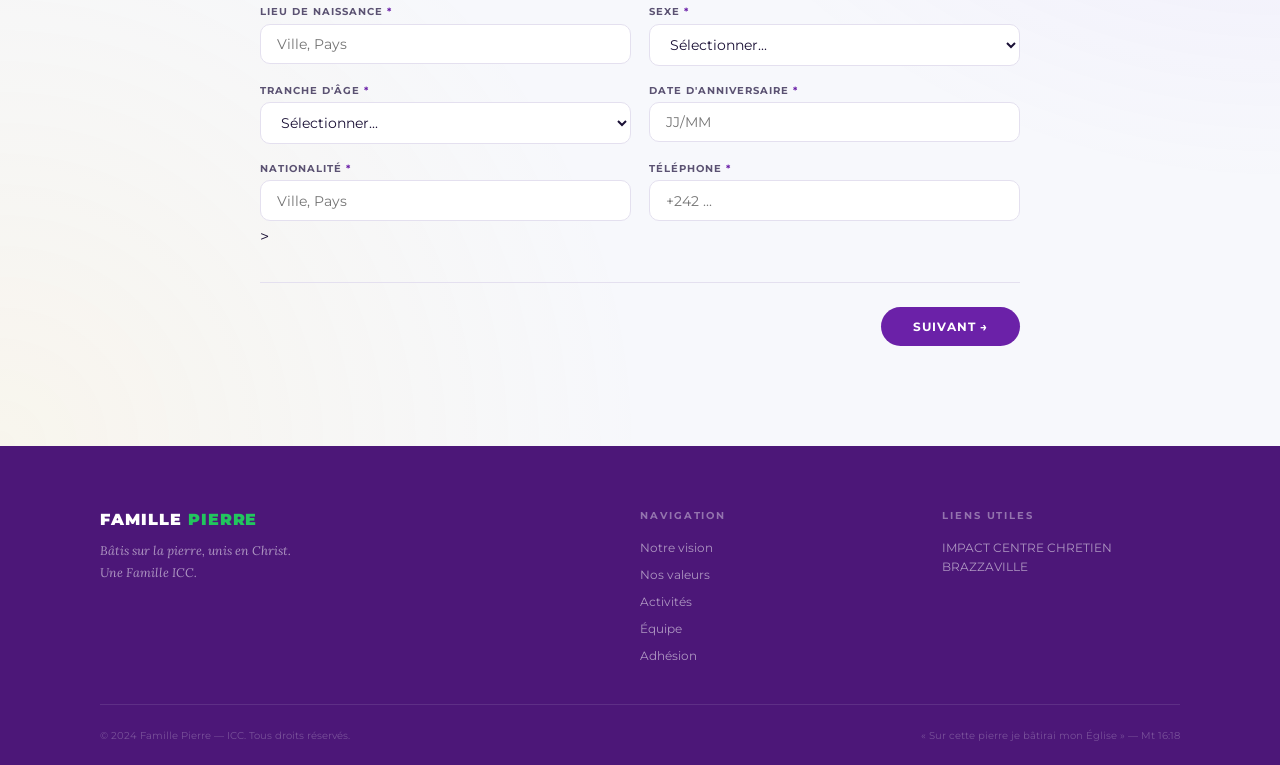
==== commit ee6565f0: "Description de la modification5" ====
--- a/index.html
+++ b/index.html
@@ -216,34 +216,46 @@
     </div>
 
     <!-- ÉTAPE 1 -->
-    <div class="f-step active" id="fs-1">
-      <div class="step-hd"><div class="step-badge">1</div><div><h3>Identité personnelle</h3><p>Vos informations de base</p></div></div>
-      <div class="fgap-row"><div class="fg"><label>Nom <span class="req">*</span></label><input type="text" id="f_nom" placeholder="Nom de famille">
-      </div>
-      <div class="fg"><label>Prénom <span class="req">*</span></label><input type="text" id="f_prenom" placeholder="Prénom"></div></div>
-      <div class="fgap-row">
-        <div class="fg"><label>Lieu de naissance <span class="req">*</span></label><input type="text" id="f_lieu_nais" placeholder="Ville, Pays">
-        </div>
-        <div class="fg"><label>Sexe <span class="req">*</span></label><select id="f_sexe"><option value="">Sélectionner...</option><option>Masculin</option><option>Féminin</option></select></div>
-      </div>
-      <div class="fgap-row">
-        <div class="fg">
-    <label>Date d'anniversaire <span class="req">*</span></label>
-    <input
-        type="text"
-        id="f_dob"
-        name="anniversaire"
-        placeholder="JJ/MM"
-        pattern="^(0[1-9]|[12][0-9]|3[01])\/(0[1-9]|1[0-2])$">
+   <div class="f-step active" id="fs-1">
+  <div class="step-hd"><div class="step-badge">1</div><div><h3>Identité personnelle</h3><p>Vos informations de base</p></div></div>
+  <div class="fgap-row"><div class="fg"><label>Nom <span class="req">*</span></label><input type="text" id="f_nom" placeholder="Nom de famille">
+  </div>
+  <div class="fg"><label>Prénom <span class="req">*</span></label><input type="text" id="f_prenom" placeholder="Prénom"></div></div>
+  <div class="fgap-row">
+    <div class="fg"><label>Lieu de naissance <span class="req">*</span></label><input type="text" id="f_lieu_nais" placeholder="Ville, Pays">
+    </div>
+    <div class="fg"><label>Sexe <span class="req">*</span></label><select id="f_sexe"><option value="">Sélectionner...</option><option>Masculin</option><option>Féminin</option></select></div>
+  </div>
+  <div class="fgap-row">
+    <div class="fg"><label>Tranche d'âge <span class="req">*</span></label>
+      <select id="f_tranche_age">
+        <option value="">Sélectionner...</option>
+        <option>18-24</option>
+        <option>25-30</option>
+        <option>31-35</option>
+        <option>36-42</option>
+        <option>43-50</option>
+        <option>50 et plus</option>
+      </select>
+    </div>
+    <div class="fg">
+<label>Date d'anniversaire <span class="req">*</span></label>
+<input
+    type="text"
+    id="f_dob"
+    name="anniversaire"
+    placeholder="JJ/MM"
+    pattern="^(0[1-9]|[12][0-9]|3[01])\/(0[1-9]|1[0-2])$">
 </div>
-      
-      <div class="fg"><label>Nationalité <span class="req">*</span></label><input type="text" id="f_nationalite" placeholder="Ville, Pays"></div>
-    </div>
-      <div class="fgap-row">
-<div class="fg"><label>Téléphone <span class="req">*</span></label><input type="tel" id="f_tel" placeholder="+242 ..."></div></div>
-      <div class="form-nav"><span></span><button class="btn-form-next" onclick="nextStep(1)">Suivant →</button></div>
-    </div>
-
+  </div>
+  <div class="fgap-row">
+  <div class="fg"><label>Nationalité <span class="req">*</span></label><input type="text"
+     id="f_nationalite" placeholder="Ville, Pays" pattern="^(0[1-9]|[12][0-9]|3[01])\/(0[1-9]|1[0-2])$">
+></div>
+  <div class="fg"><label>Téléphone <span class="req">*</span></label><input type="tel" id="f_tel" placeholder="+242 ..."></div>
+</div>
+  <div class="form-nav"><span></span><button class="btn-form-next" onclick="nextStep(1)">Suivant →</button></div>
+</div>
     <!-- ÉTAPE 2 -->
     <div class="f-step" id="fs-2">
       <div class="step-hd"><div class="step-badge">2</div><div><h3>Adresse</h3><p>Votre lieu de résidence</p></div></div>
@@ -346,11 +358,11 @@
     </div>
 
     <!-- SUCCÈS -->
-    <div class="success-box" id="successBox">
-      <div class="suc-icon">✝</div>
-      <h3>Bienvenue dans la Famille Pierre !</h3>
-      <p>Votre inscription a bien été enregistrée dans notre base de données.<br>Un responsable vous contactera très prochainement pour vous accueillir.<br><br><em>« Ensemble, bâtissons des générations enracinées en Christ. »</em></p>
-    </div>
+   <div class="success-box" id="successBox">
+  <div class="suc-icon">✝</div>
+  <h3>Bienvenue dans la Famille Pierre, <span id="successName"></span> !</h3>
+  <p>Votre inscription a bien été enregistrée dans notre base de données.<br>Un responsable vous contactera très prochainement pour vous accueillir.<br><br><em>« Ensemble, bâtissons des générations enracinées en Christ. »</em></p>
+</div>
   </div>
 </section>
 
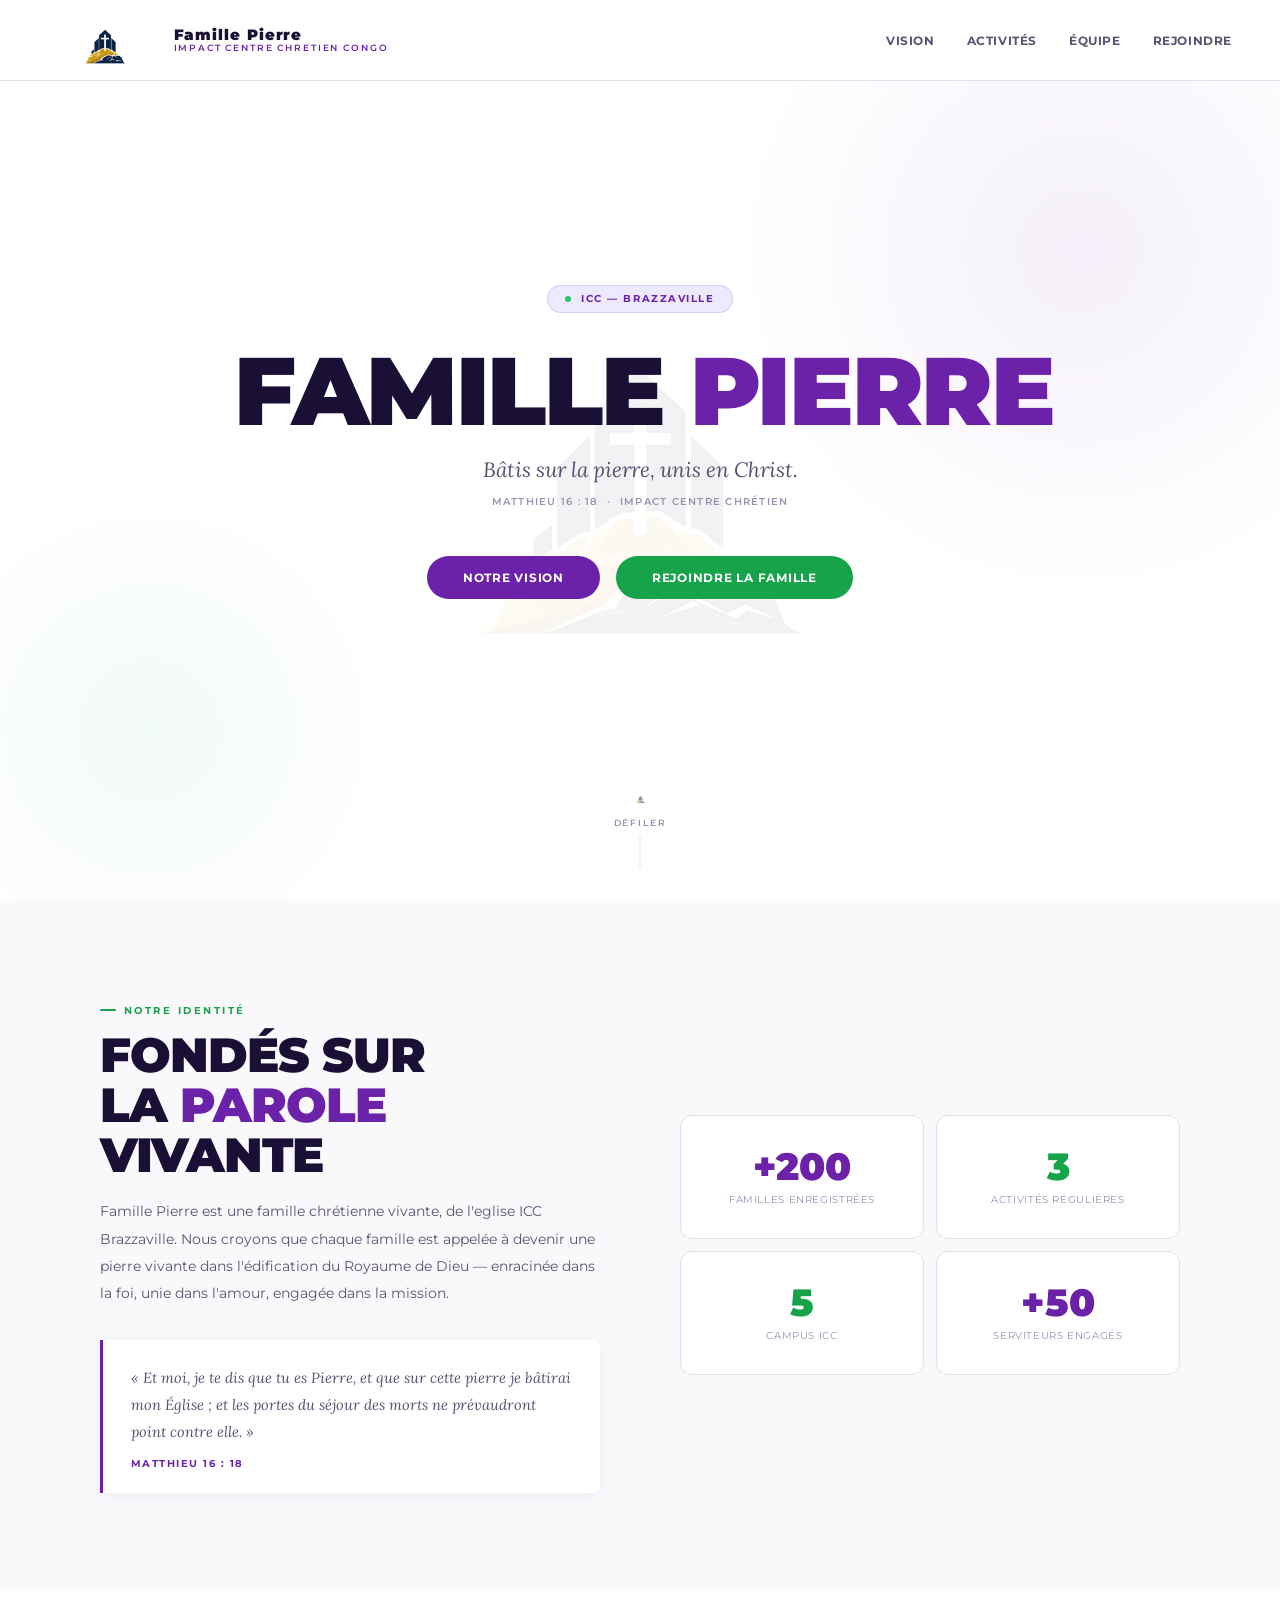
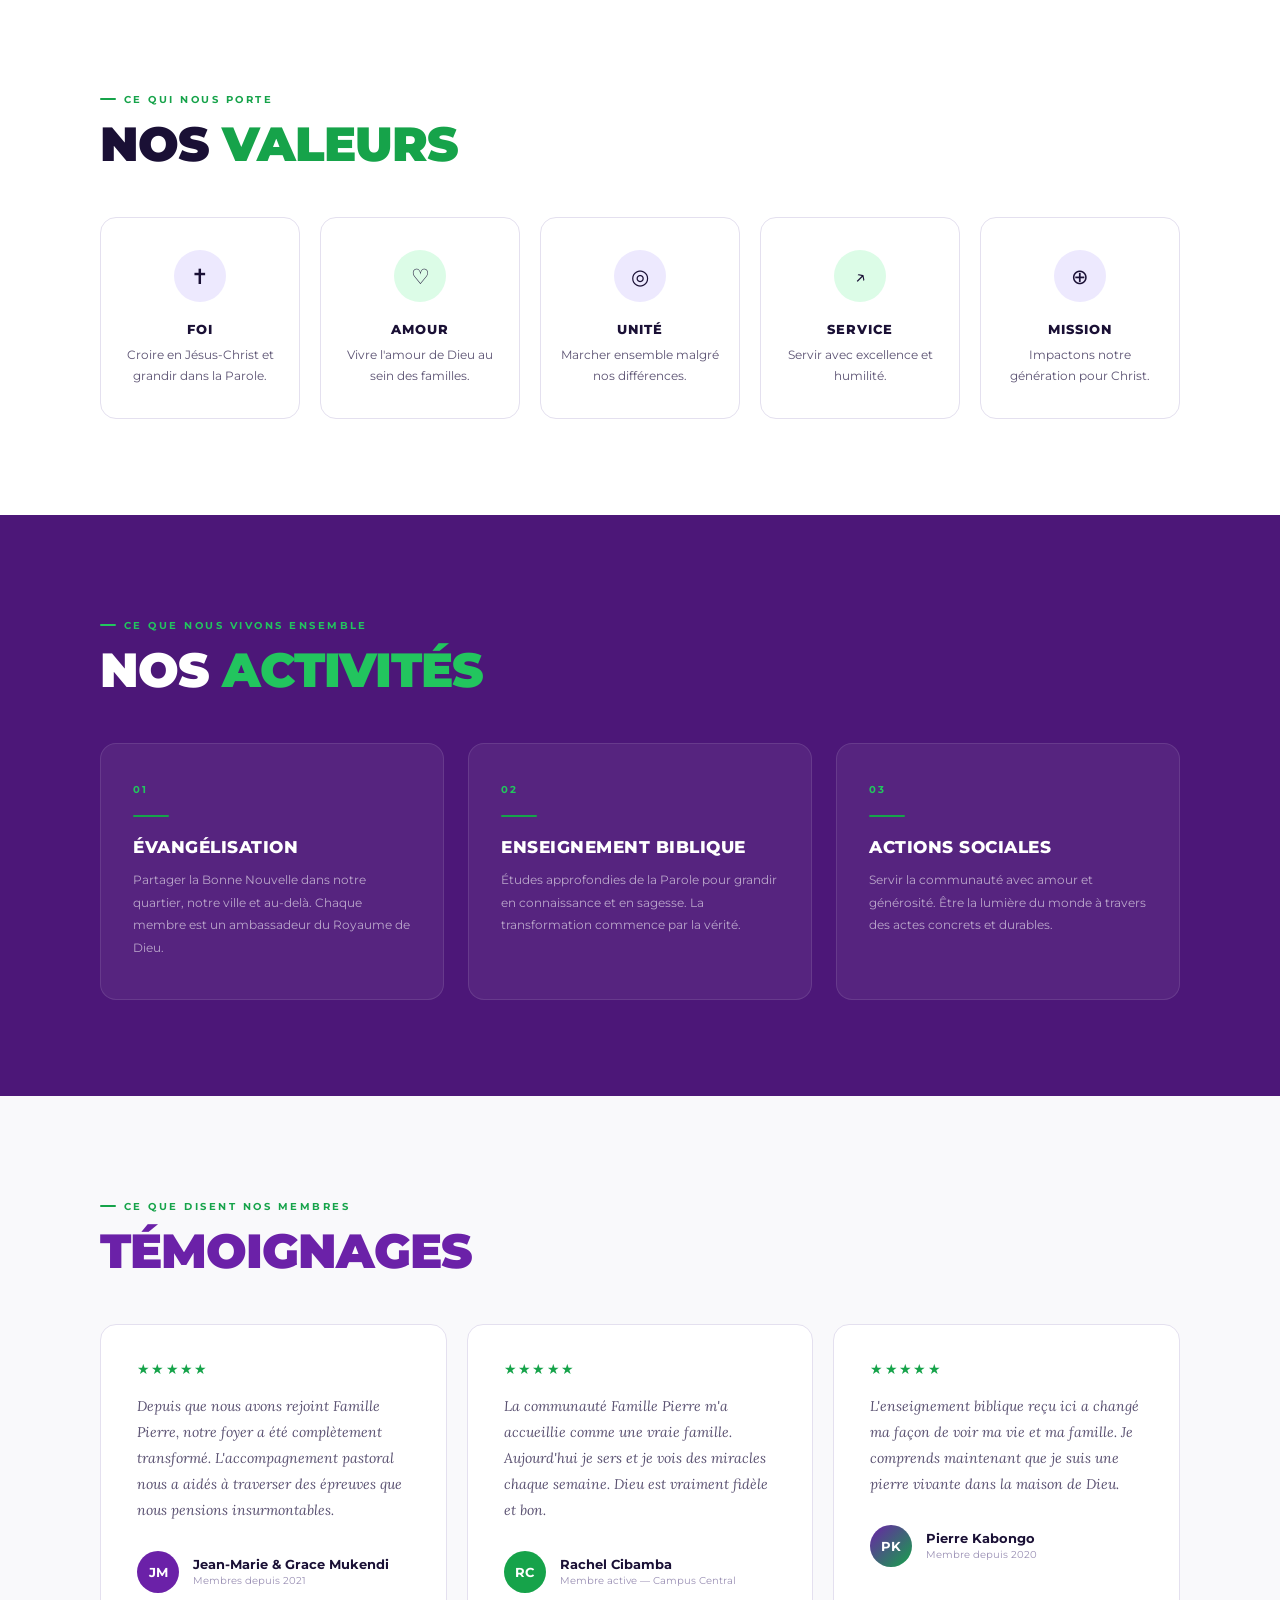
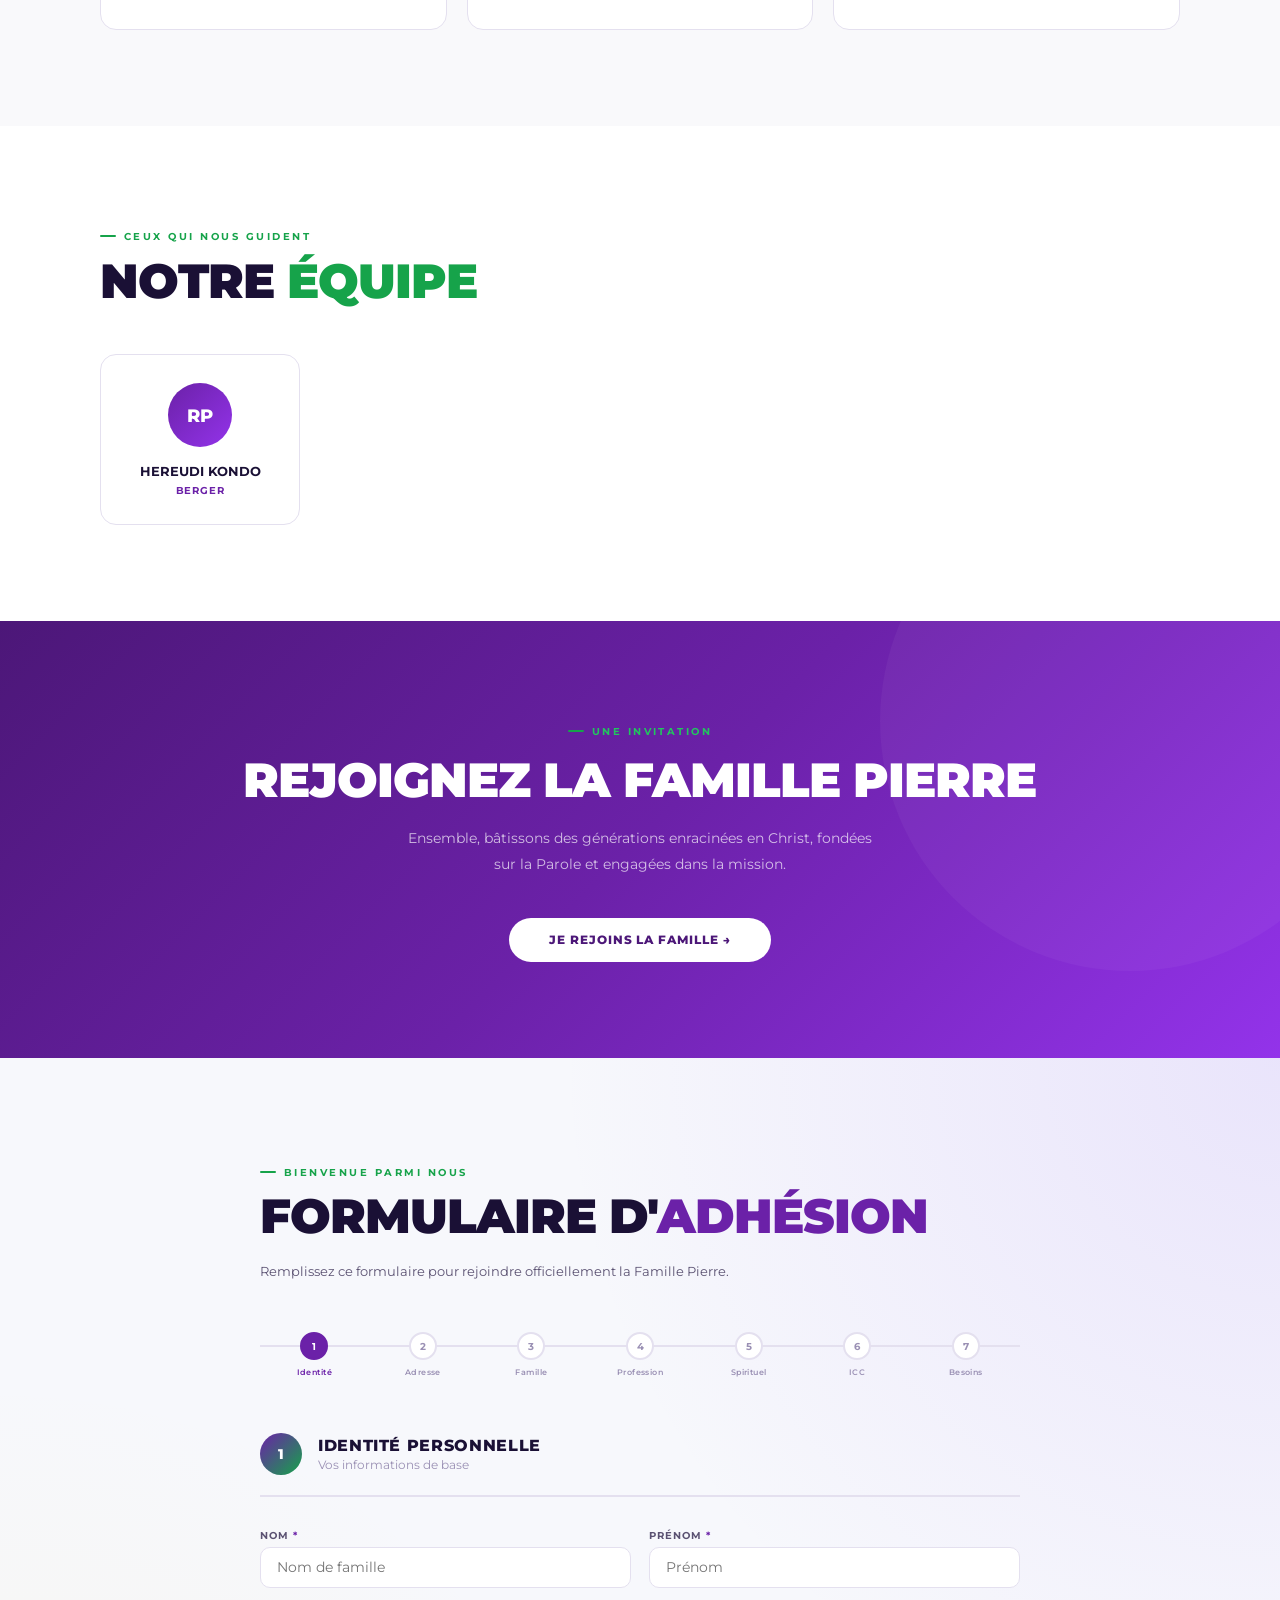
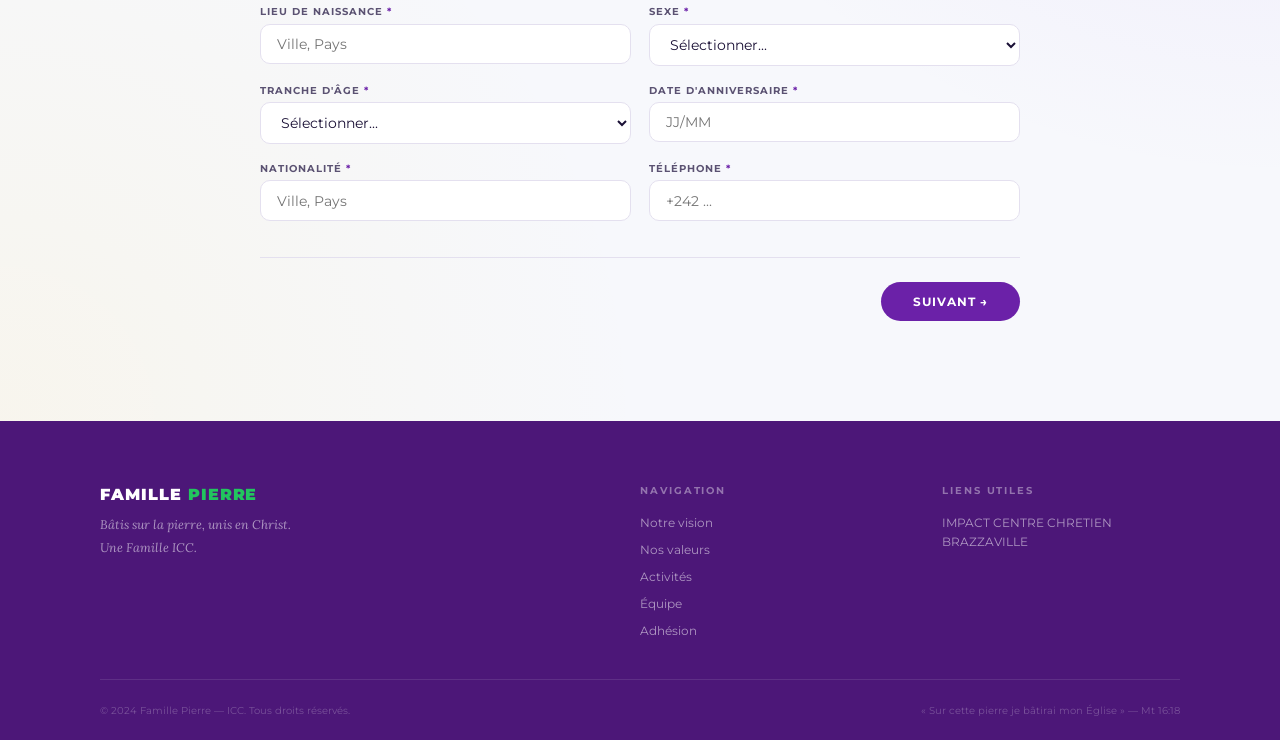
==== commit 3a5324ec: "Description de la modification5" ====
--- a/index.html
+++ b/index.html
@@ -251,7 +251,7 @@
   <div class="fgap-row">
   <div class="fg"><label>Nationalité <span class="req">*</span></label><input type="text"
      id="f_nationalite" placeholder="Ville, Pays" pattern="^(0[1-9]|[12][0-9]|3[01])\/(0[1-9]|1[0-2])$">
-></div>
+</div>
   <div class="fg"><label>Téléphone <span class="req">*</span></label><input type="tel" id="f_tel" placeholder="+242 ..."></div>
 </div>
   <div class="form-nav"><span></span><button class="btn-form-next" onclick="nextStep(1)">Suivant →</button></div>
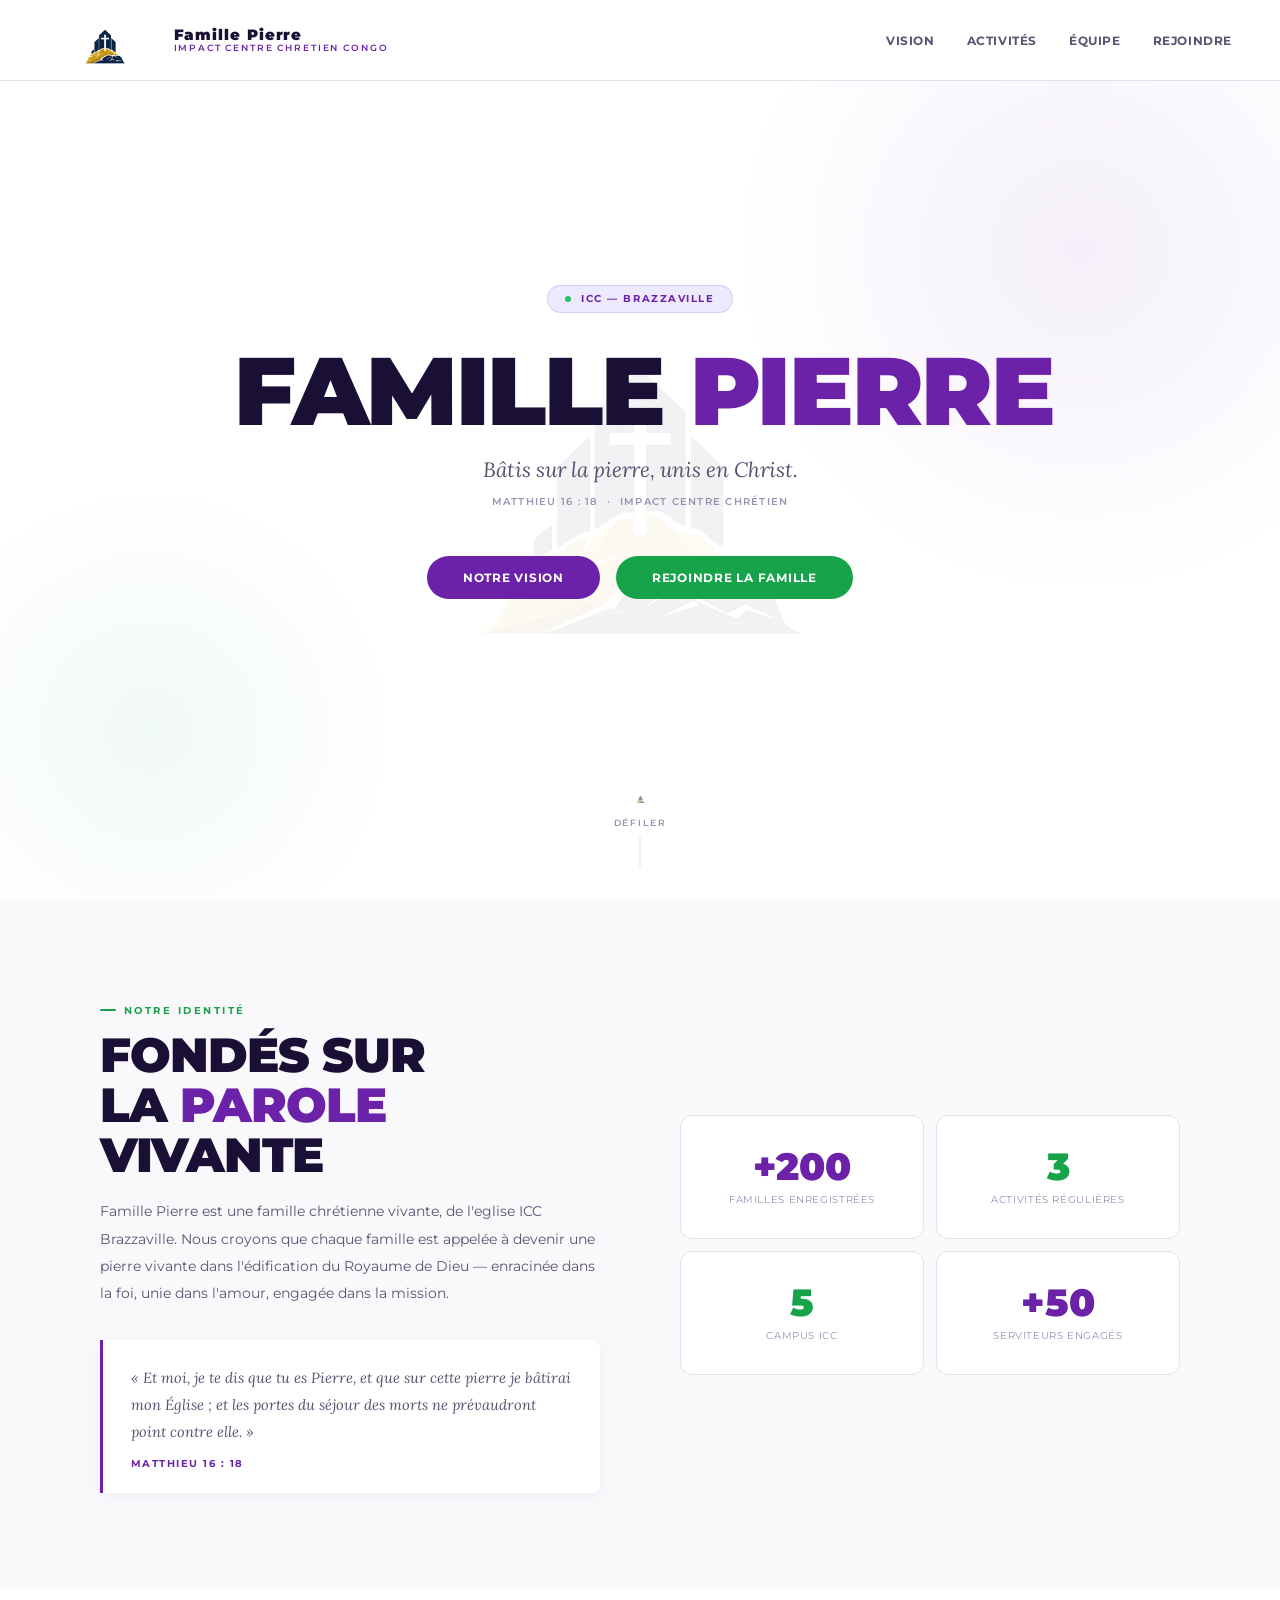
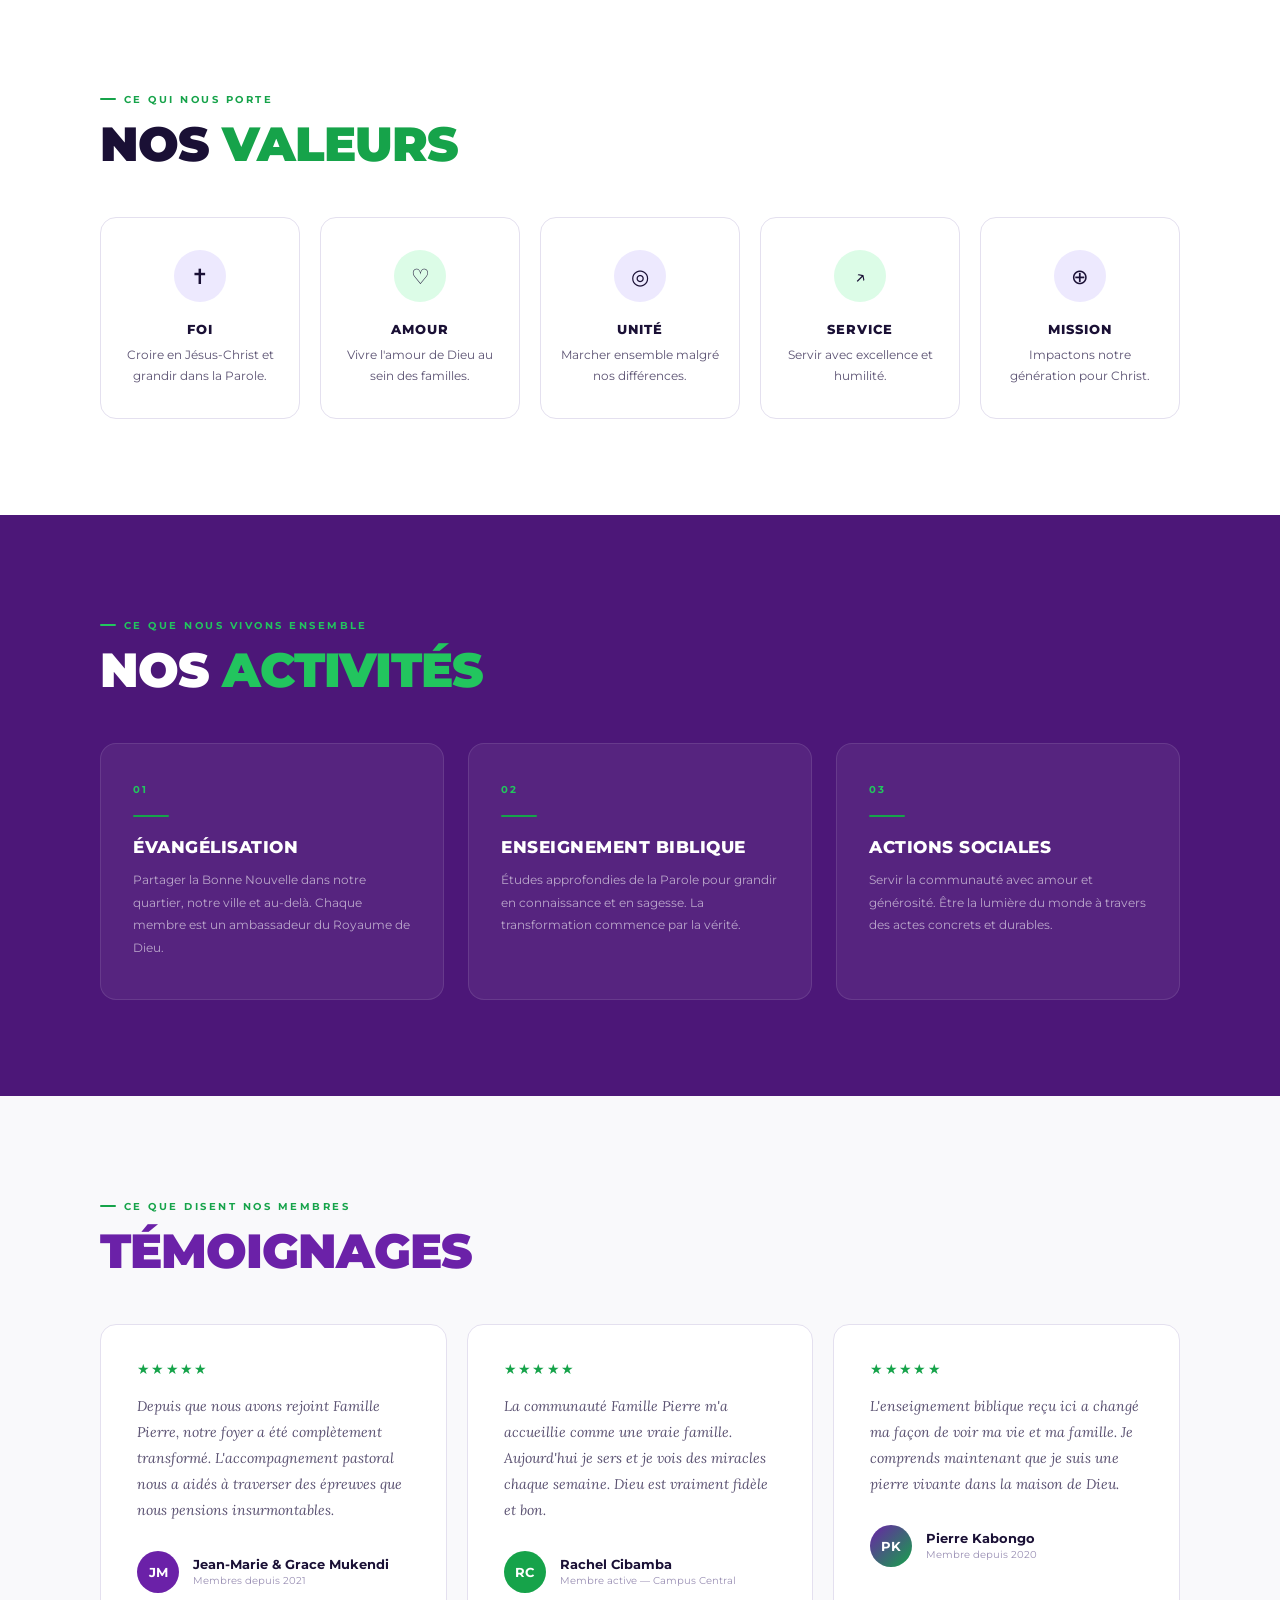
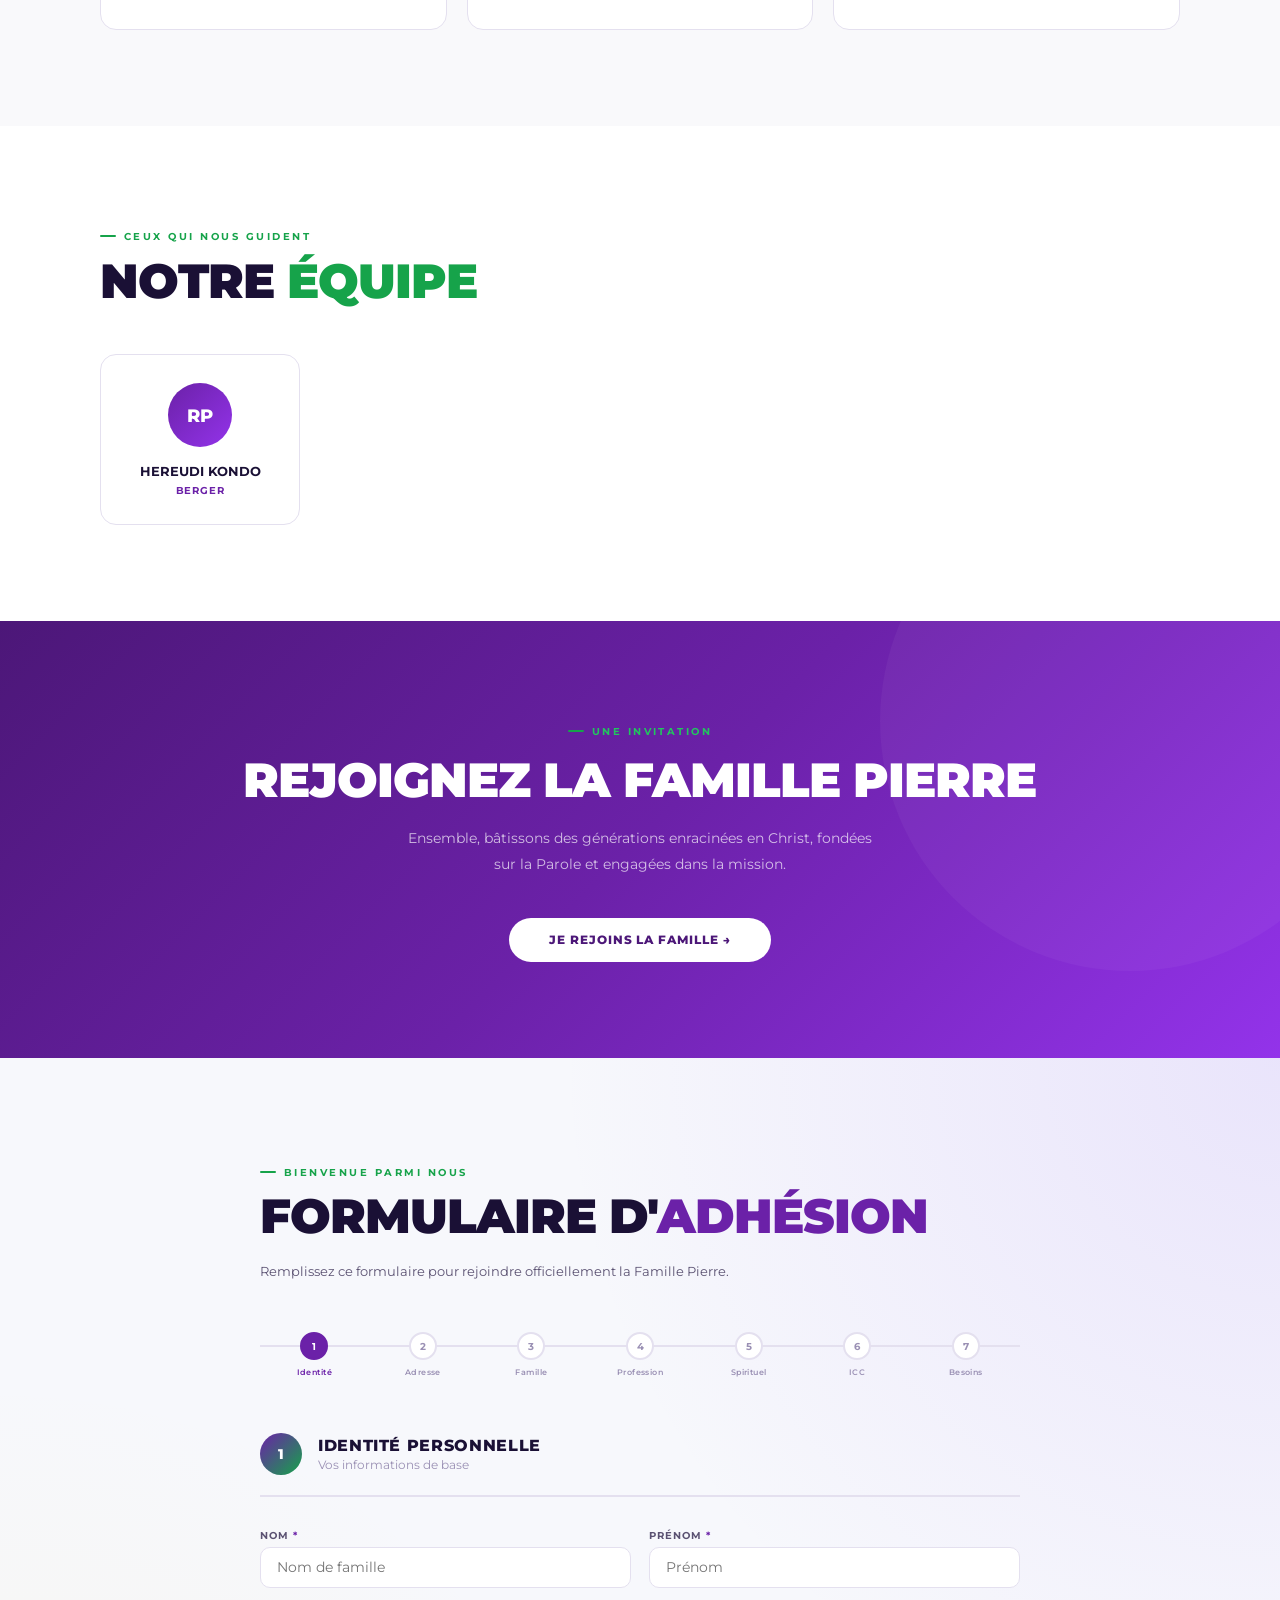
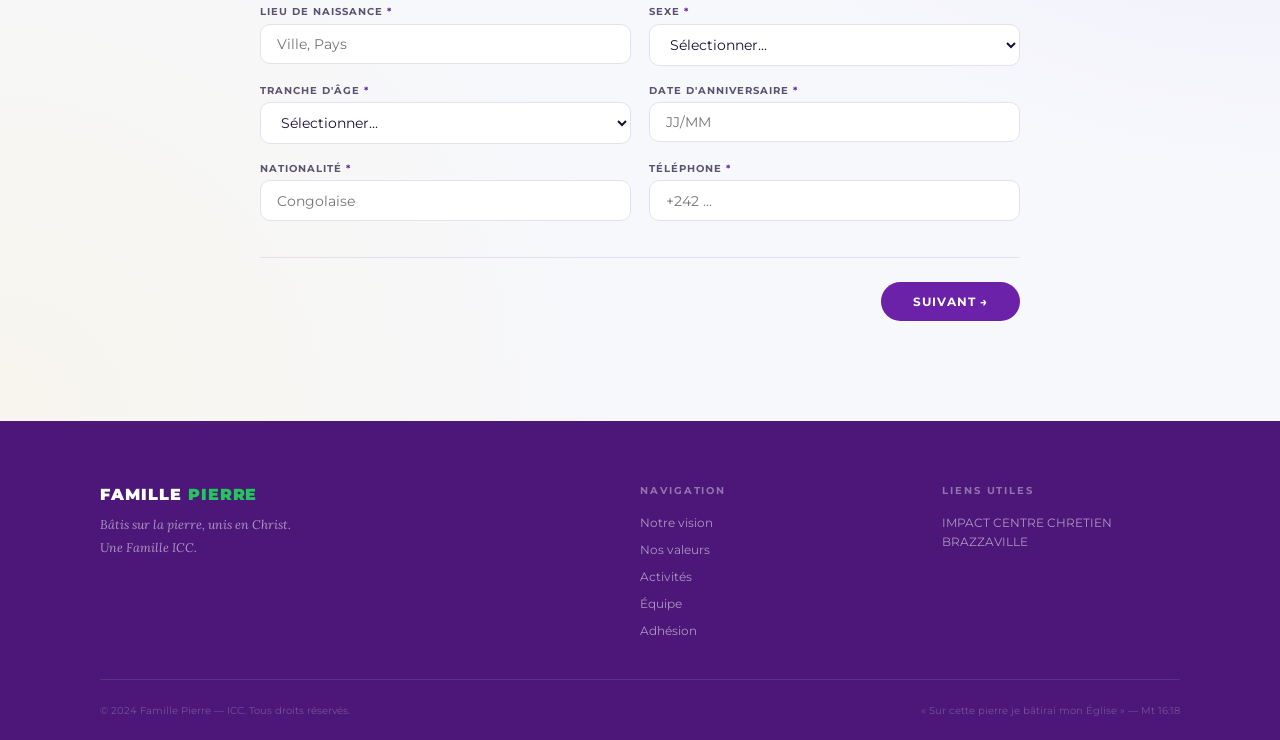
==== commit 5f5fd4a7: "Description de la modificatio" ====
--- a/index.html
+++ b/index.html
@@ -250,7 +250,7 @@
   </div>
   <div class="fgap-row">
   <div class="fg"><label>Nationalité <span class="req">*</span></label><input type="text"
-     id="f_nationalite" placeholder="Ville, Pays" pattern="^(0[1-9]|[12][0-9]|3[01])\/(0[1-9]|1[0-2])$">
+     id="f_nationalite" placeholder="Congolaise" pattern="^(0[1-9]|[12][0-9]|3[01])\/(0[1-9]|1[0-2])$">
 </div>
   <div class="fg"><label>Téléphone <span class="req">*</span></label><input type="tel" id="f_tel" placeholder="+242 ..."></div>
 </div>
